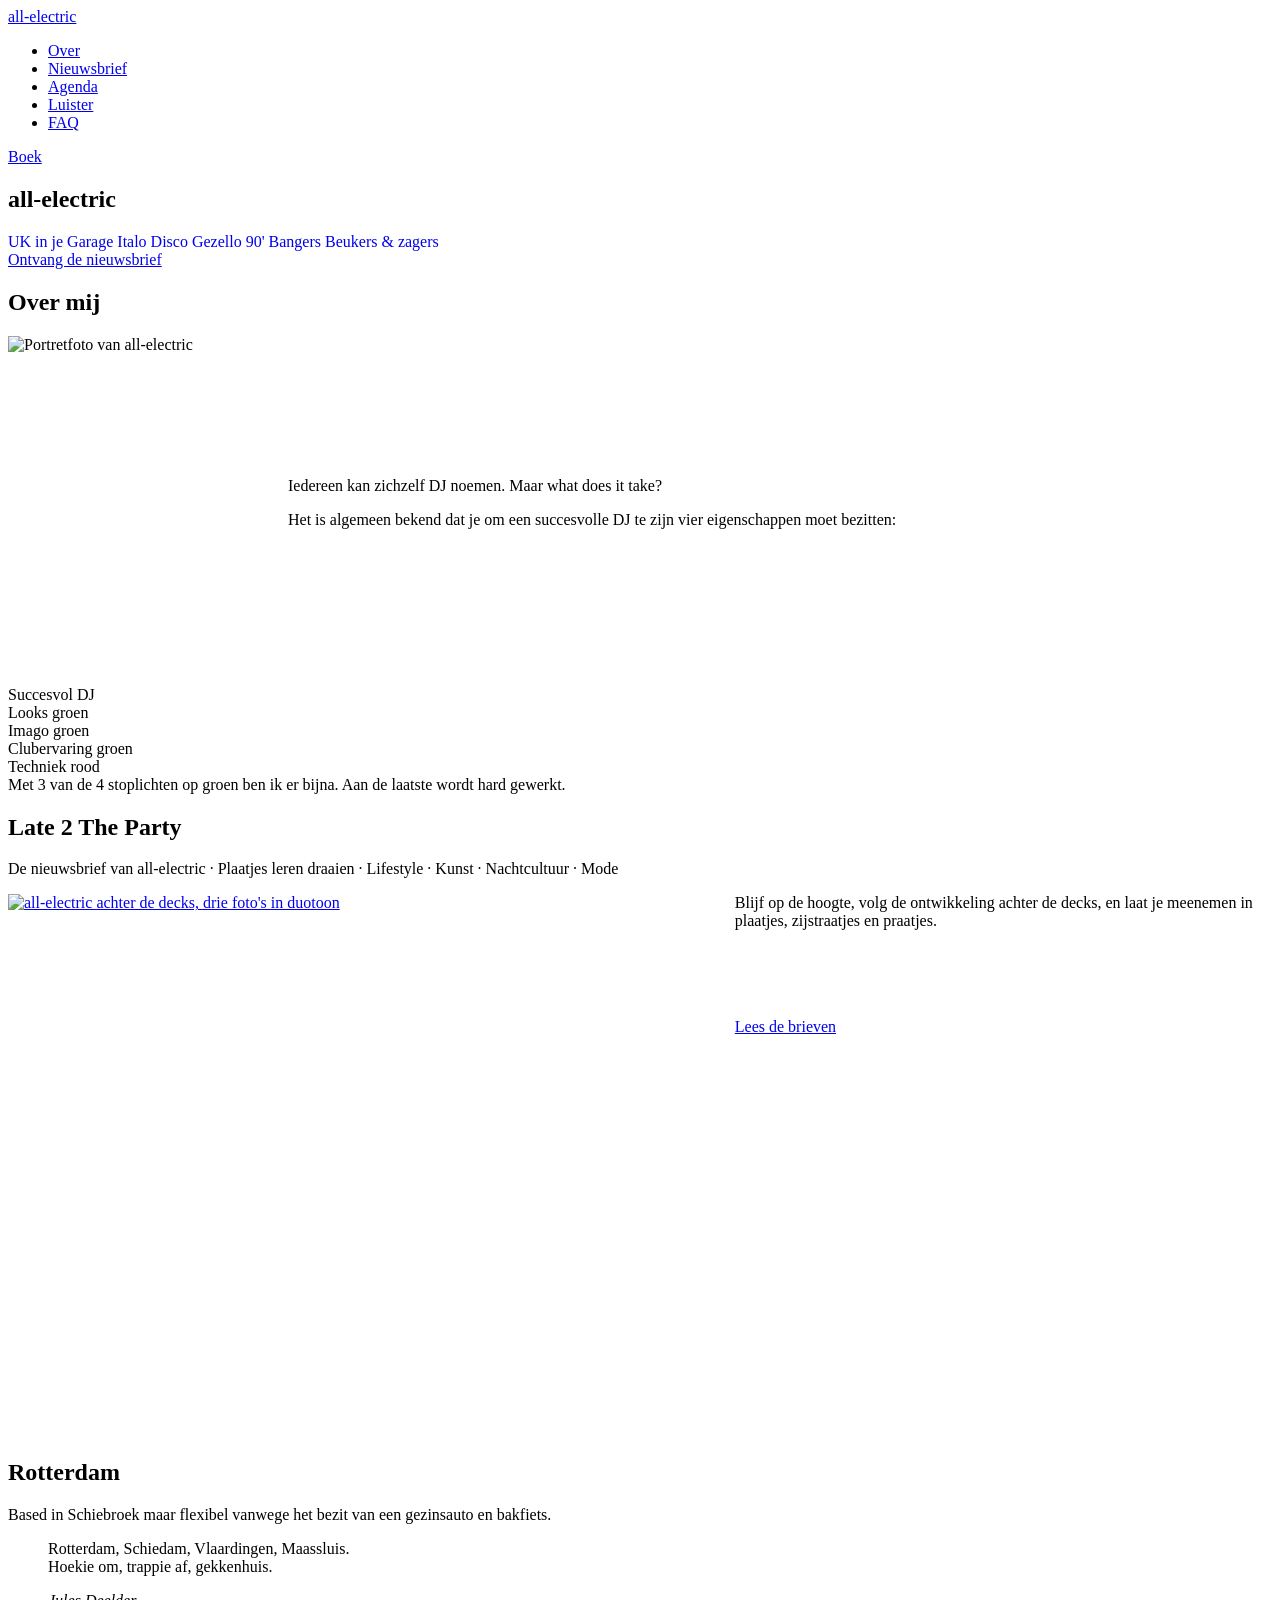
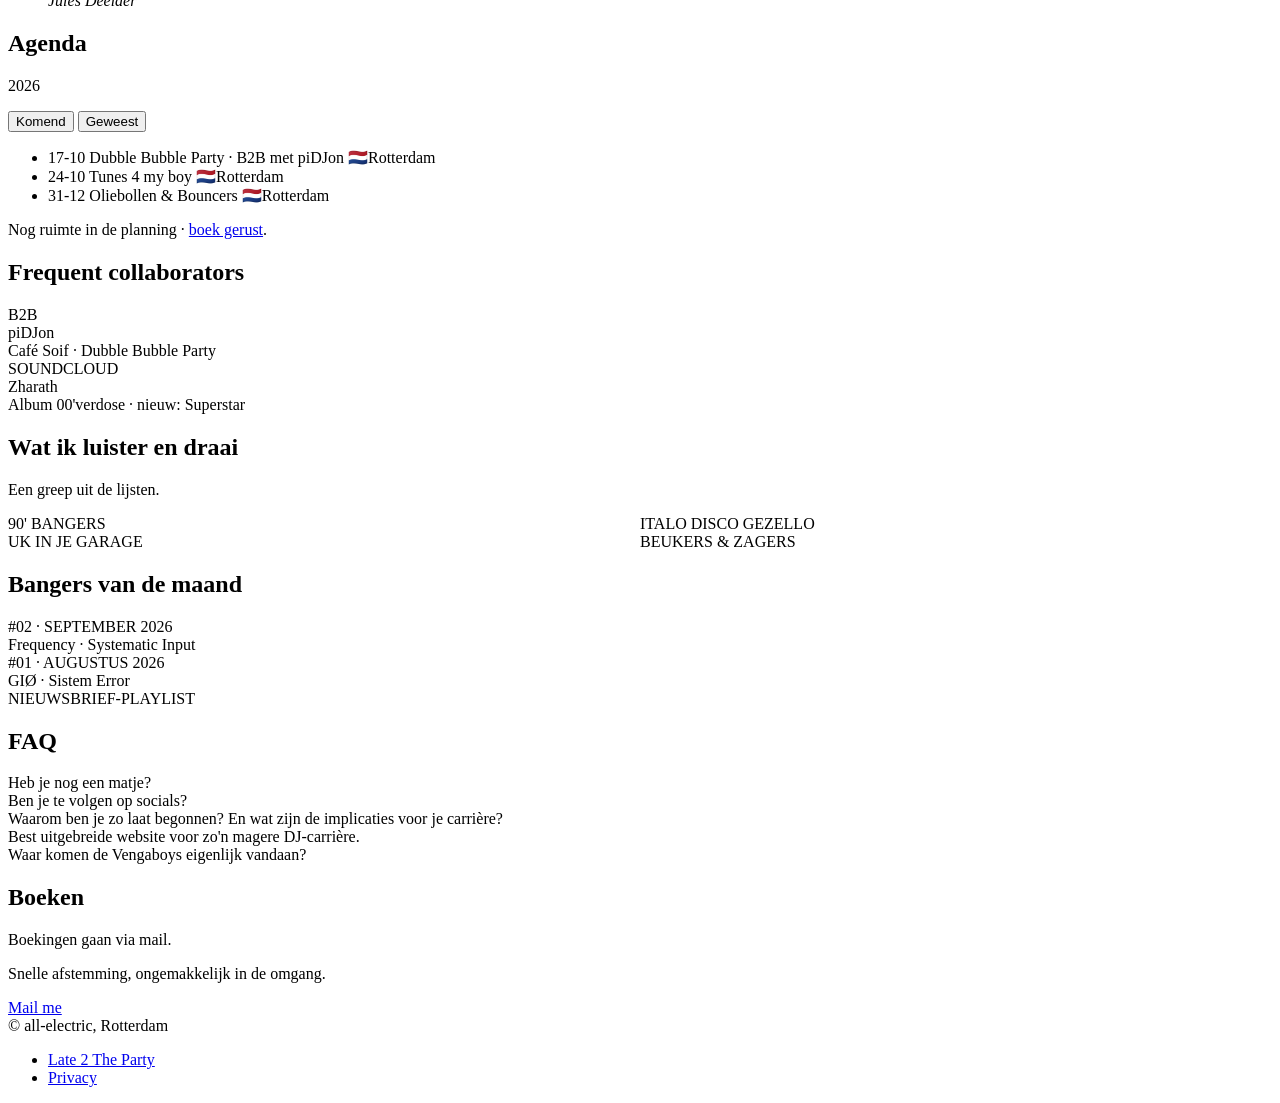
==== docs/index.html @ 83d226d8 "Homepage: Frequent collaborators en Bangers van de maand - Frequent collaborators na de agenda: piDJ" ====
<!DOCTYPE html>
<html lang="nl">
<head>
  <meta charset="UTF-8">
  <meta name="viewport" content="width=device-width, initial-scale=1.0">

  <!-- Favicon (emoji, geen extra bestand nodig) -->
  <link rel="icon" href="data:image/svg+xml,<svg xmlns=%22http://www.w3.org/2000/svg%22 viewBox=%220 0 100 100%22><text y=%22.9em%22 font-size=%2290%22>🎧</text></svg>">

  <!-- SEO -->
  <title>all-electric · DJ uit Rotterdam</title>
  <meta name="description" content="all-electric, DJ uit Rotterdam. UK Garage, Italo Disco, 90's bangers. Nieuwsbrief: Late 2 The Party.">

  <!-- Open Graph -->
  <meta property="og:title" content="all-electric · DJ uit Rotterdam">
  <meta property="og:description" content="DJ uit Rotterdam. Nieuwsbrief: Late 2 The Party.">
  <meta property="og:type" content="website">
  <link rel="canonical" href="https://www.late2theparty.nl/">
  <meta property="og:url" content="https://www.late2theparty.nl/">
  <meta property="og:image" content="https://www.late2theparty.nl/hero.jpg">

  <!-- Twitter card -->
  <meta name="twitter:card" content="summary_large_image">
  <meta name="twitter:title" content="all-electric · DJ uit Rotterdam">
  <meta name="twitter:description" content="DJ uit Rotterdam. Nieuwsbrief: Late 2 The Party.">
  <meta name="twitter:image" content="https://www.late2theparty.nl/hero.jpg">

  <meta name="theme-color" content="#08080a">

  <!-- Design system (letterlijk de export) en daarna de opmaak van deze site -->
  <link rel="stylesheet" href="all-electric.css">
  <link rel="stylesheet" href="style.css">

  <!-- Structured data -->
  <script type="application/ld+json">
  {
    "@context": "https://schema.org",
    "@type": "MusicGroup",
    "name": "all-electric",
    "description": "DJ uit Rotterdam. UK Garage, Italo Disco en 90's bangers.",
    "genre": ["UK Garage", "Italo Disco", "90s dance"],
    "url": "https://www.late2theparty.nl/",
    "image": "https://www.late2theparty.nl/hero.jpg",
    "email": "hallo@late2theparty.nl",
    "foundingLocation": "Rotterdam, Nederland"
  }
  </script>
</head>
<body>
  <a class="skip-link ae-btn ae-btn--outline ae-btn--sm" href="#hoofdinhoud">Naar inhoud</a>

  <nav class="ae-nav ae-nav--sticky" aria-label="Hoofdmenu">
    <a class="ae-nav__mark" href="#hero">all-electric</a>
    <ul class="ae-nav__links">
      <li><a class="ae-nav__link" href="#over">Over</a></li>
      <li><a class="ae-nav__link" href="#nieuwsbrief">Nieuwsbrief</a></li>
      <li><a class="ae-nav__link" href="#agenda">Agenda</a></li>
      <li><a class="ae-nav__link" href="#luister">Luister</a></li>
      <li><a class="ae-nav__link" href="#faq">FAQ</a></li>
    </ul>
    <a class="ae-btn ae-btn--primary ae-btn--sm ae-nav__cta" href="#contact">Boek</a>
  </nav>

  <main id="hoofdinhoud" tabindex="-1">

  <!-- HERO -->
  <section class="ae-hero" id="hero">
    <div class="ae-hero__inner">
      <h1 class="ae-hero__title">all-electric</h1>

      <div class="ae-pills">
        <a class="ae-pill" href="https://open.spotify.com/playlist/3SSnkNHaZYFEnFsS2uNzvc?si=Rkkg8hDzQoSK9qMRm84tKg" target="_blank" rel="noopener">UK in je Garage</a>
        <a class="ae-pill" href="https://open.spotify.com/playlist/0wihgNsvUCuYe4vIcIEJX1?si=40QB4XUaSfa1ktWyz97FcA&amp;pi=Adpx3Pd0QFGsA" target="_blank" rel="noopener">Italo Disco Gezello</a>
        <a class="ae-pill" href="https://open.spotify.com/playlist/6vOpbanOj8kMaIDSkkobG8?si=ckpwqJuDSN2oO83r56tTGg" target="_blank" rel="noopener">90' Bangers</a>
        <a class="ae-pill" href="https://open.spotify.com/playlist/5kQzJcHHc57Rl9Vzh4SRj6?si=ad35b520052c4538" target="_blank" rel="noopener">Beukers &amp; zagers</a>
      </div>

      <a class="ae-btn ae-btn--outline" href="#aanmelden">Ontvang de nieuwsbrief</a>

      <!-- Eerstvolgend optreden: main.js vult dit uit de eerste rij onder Komend in de agenda -->
      <a class="ae-hero__next" id="heroNext" href="#agenda" hidden></a>
    </div>
  </section>

  <!-- OVER MIJ -->
  <section class="page-section" id="over">
    <div class="ae-heading">
      <h2 class="ae-heading__title">Over mij</h2>
      <span class="ae-heading__rule" aria-hidden="true"></span>
    </div>

    <div class="split">
      <!-- FOTO: hero.jpg staat in docs/ (zelfde bestandsnaam houden) -->
      <div class="ae-photo ae-photo--rim ae-photo--maan split__photo">
        <img src="hero.jpg" alt="Portretfoto van all-electric" loading="lazy">
      </div>

      <div>
        <p class="lead">Iedereen kan zichzelf DJ noemen. Maar what does it take?</p>
        <p>Het is algemeen bekend dat je om een succesvolle DJ te zijn vier eigenschappen moet bezitten:</p>
      </div>
    </div>

    <!-- STOPLICHTSCHEMA: de lampjes gaan aan bij het scrollen, TECHNIEK als laatste -->
    <div class="ae-skill ae-skill--animate" aria-label="Stoplichtschema Succesvol DJ: Looks, Imago en Clubervaring op groen, Techniek op rood">
      <div class="ae-skill__root">Succesvol DJ</div>
      <span class="ae-skill__stem" aria-hidden="true"></span>
      <span class="ae-skill__bar" aria-hidden="true"></span>
      <ul class="ae-skill__row">
        <li class="ae-skill__col">
          <span class="ae-skill__stem ae-skill__stem--short" aria-hidden="true"></span>
          <span class="ae-skill__box ae-skill__box--go">Looks <span class="ae-skill__status">groen</span></span>
        </li>
        <li class="ae-skill__col">
          <span class="ae-skill__stem ae-skill__stem--short" aria-hidden="true"></span>
          <span class="ae-skill__box ae-skill__box--go">Imago <span class="ae-skill__status">groen</span></span>
        </li>
        <li class="ae-skill__col">
          <span class="ae-skill__stem ae-skill__stem--short" aria-hidden="true"></span>
          <span class="ae-skill__box ae-skill__box--go">Clubervaring <span class="ae-skill__status">groen</span></span>
        </li>
        <li class="ae-skill__col">
          <span class="ae-skill__stem ae-skill__stem--short" aria-hidden="true"></span>
          <span class="ae-skill__box ae-skill__box--stop">Techniek <span class="ae-skill__status">rood</span></span>
        </li>
      </ul>
      <p class="ae-skill__caption">Met 3 van de 4 stoplichten op groen ben ik er bijna. Aan de laatste wordt hard gewerkt.</p>
    </div>
  </section>

  <!-- NIEUWSBRIEF, LATE 2 THE PARTY -->
  <section class="page-section page-section--media-end" id="nieuwsbrief">
    <div class="ae-heading">
      <h2 class="ae-heading__title">Late 2 The Party</h2>
      <span class="ae-heading__rule" aria-hidden="true"></span>
    </div>
    <p class="muted">De nieuwsbrief van all-electric &middot; Plaatjes leren draaien &middot; Lifestyle &middot; Kunst &middot; Nachtcultuur &middot; Mode</p>

    <div class="nb-promo">
      <a class="ae-photo nb-promo__beeld" href="nieuwsbrief/" aria-label="Naar het nieuwsbriefarchief">
        <img src="collage.jpg" alt="all-electric achter de decks, drie foto's in duotoon" loading="lazy">
      </a>

      <div>
        <p>Blijf op de hoogte, volg de ontwikkeling achter de decks, en laat je meenemen in plaatjes, zijstraatjes en praatjes.</p>
        <div class="ae-formpanel" id="aanmelden">
          <div class="ml-embedded" data-form="aK1pC9"></div>
        </div>
        <p class="actions">
          <a class="ae-btn ae-btn--outline" href="nieuwsbrief/">Lees de brieven</a>
        </p>
      </div>
    </div>
  </section>

  <!-- ROTTERDAM -->
  <section class="page-section" id="rotterdam">
    <div class="ae-heading">
      <h2 class="ae-heading__title">Rotterdam</h2>
      <span class="ae-heading__rule" aria-hidden="true"></span>
    </div>
    <p class="muted">Based in Schiebroek maar flexibel vanwege het bezit van een gezinsauto en bakfiets.</p>
    <blockquote class="ae-quote">
      <p class="ae-quote__text">Rotterdam, Schiedam, Vlaardingen, Maassluis.<br>Hoekie om, trappie af, gekkenhuis.</p>
      <cite class="ae-quote__source">Jules Deelder</cite>
    </blockquote>
  </section>

  <!-- AGENDA -->
  <section class="page-section" id="agenda">
    <div class="ae-heading">
      <h2 class="ae-heading__title">Agenda</h2>
      <span class="ae-heading__rule" aria-hidden="true"></span>
    </div>

    <div class="ae-agenda">
      <p class="ae-agenda__year">2026</p>

      <div class="ae-tabs" role="tablist" aria-label="Komende en eerdere optredens">
        <button type="button" class="ae-tab" id="tab-komend" role="tab" aria-selected="true" aria-controls="paneel-komend" data-paneel="komend">Komend</button>
        <button type="button" class="ae-tab" id="tab-geweest" role="tab" aria-selected="false" aria-controls="paneel-geweest" data-paneel="geweest">Geweest</button>
      </div>

      <!--
        NIEUWE DATUM: kopieer een <li> naar het juiste paneel.
        datum (DD-MM) | naam van het optreden | vlag + plaats
        De bovenste rij onder Komend verschijnt ook in de hero.
      -->
      <div class="agenda-paneel" id="paneel-komend" role="tabpanel" aria-labelledby="tab-komend">
        <ul class="ae-agenda__list">
          <li class="ae-agenda__row">
            <span class="ae-agenda__date">17-10</span>
            <span class="ae-agenda__name">Dubble Bubble Party &middot; B2B met piDJon</span>
            <span class="ae-agenda__loc"><span aria-hidden="true">🇳🇱</span><span>Rotterdam</span></span>
          </li>
          <li class="ae-agenda__row">
            <span class="ae-agenda__date">24-10</span>
            <span class="ae-agenda__name">Tunes 4 my boy</span>
            <span class="ae-agenda__loc"><span aria-hidden="true">🇳🇱</span><span>Rotterdam</span></span>
          </li>
          <li class="ae-agenda__row">
            <span class="ae-agenda__date">31-12</span>
            <span class="ae-agenda__name">Oliebollen &amp; Bouncers</span>
            <span class="ae-agenda__loc"><span aria-hidden="true">🇳🇱</span><span>Rotterdam</span></span>
          </li>
        </ul>
        <p class="ae-agenda__note">Nog ruimte in de planning &middot; <a href="#contact">boek gerust</a>.</p>
      </div>

      <div class="agenda-paneel" id="paneel-geweest" role="tabpanel" aria-labelledby="tab-geweest" hidden>
        <ul class="ae-agenda__list">
          <li class="ae-agenda__row">
            <span class="ae-agenda__date">04-09</span>
            <span class="ae-agenda__name">Gastset</span>
            <span class="ae-agenda__loc"><span aria-hidden="true">🇫🇷</span><span>Franse Ardennen</span></span>
          </li>
          <li class="ae-agenda__row">
            <span class="ae-agenda__date">15-08</span>
            <span class="ae-agenda__name">TELLES B-DAY @ Caf&eacute; Soif</span>
            <span class="ae-agenda__loc"><span aria-hidden="true">🇳🇱</span><span>Rotterdam</span></span>
          </li>
          <li class="ae-agenda__row">
            <span class="ae-agenda__date">31-07</span>
            <span class="ae-agenda__name">Pride Company Party</span>
            <span class="ae-agenda__loc"><span aria-hidden="true">🏳️‍🌈</span><span>Amsterdam</span></span>
          </li>
        </ul>
      </div>
    </div>
  </section>

  <!-- FREQUENT COLLABORATORS -->
  <section class="page-section" id="crew">
    <div class="ae-heading">
      <h2 class="ae-heading__title">Frequent collaborators</h2>
      <span class="ae-heading__rule" aria-hidden="true"></span>
    </div>
    <!--
      NIEUWE NAAM TOEVOEGEN: kopieer een <li>.
      Met link: <a class="nb-item__link">, zonder link: <div class="nb-item__link">.
    -->
    <ul class="nb-list">
      <li class="nb-item">
        <div class="nb-item__link">
          <span class="nb-item__meta">B2B</span>
          <h3 class="nb-item__title">piDJon</h3>
          <p class="nb-item__teaser">Café Soif &middot; Dubble Bubble Party</p>
        </div>
      </li>
      <li class="nb-item">
        <a class="nb-item__link" href="https://on.soundcloud.com/RV7y13WpXcThRy1Xry" target="_blank" rel="noopener">
          <span class="nb-item__meta">SoundCloud</span>
          <h3 class="nb-item__title">Zharath</h3>
          <p class="nb-item__teaser">Album 00'verdose &middot; nieuw: Superstar</p>
        </a>
      </li>
    </ul>
  </section>

  <!-- LUISTER (Spotify) -->
  <section class="page-section" id="luister">
    <div class="ae-heading">
      <h2 class="ae-heading__title">Wat ik luister en draai</h2>
      <span class="ae-heading__rule" aria-hidden="true"></span>
    </div>
    <p class="muted">Een greep uit de lijsten.</p>
    <div class="listen-grid">
      <div class="listen-card" data-spotify="https://open.spotify.com/embed/playlist/6vOpbanOj8kMaIDSkkobG8?utm_source=generator&amp;theme=0" data-title="90' Bangers playlist">
        <p class="listen-card__label">90' Bangers</p>
        <button type="button" class="ae-btn ae-btn--outline ae-btn--sm listen-card__play">Luister op Spotify</button>
      </div>
      <div class="listen-card" data-spotify="https://open.spotify.com/embed/playlist/0wihgNsvUCuYe4vIcIEJX1?utm_source=generator&amp;theme=0" data-title="Italo Disco Gezello playlist">
        <p class="listen-card__label">Italo Disco Gezello</p>
        <button type="button" class="ae-btn ae-btn--outline ae-btn--sm listen-card__play">Luister op Spotify</button>
      </div>
      <div class="listen-card" data-spotify="https://open.spotify.com/embed/playlist/3SSnkNHaZYFEnFsS2uNzvc?utm_source=generator&amp;theme=0" data-title="UK in je Garage playlist">
        <p class="listen-card__label">UK in je Garage</p>
        <button type="button" class="ae-btn ae-btn--outline ae-btn--sm listen-card__play">Luister op Spotify</button>
      </div>
      <div class="listen-card" data-spotify="https://open.spotify.com/embed/playlist/5kQzJcHHc57Rl9Vzh4SRj6?utm_source=generator&amp;theme=0" data-title="Beukers en zagers playlist">
        <p class="listen-card__label">Beukers &amp; zagers</p>
        <button type="button" class="ae-btn ae-btn--outline ae-btn--sm listen-card__play">Luister op Spotify</button>
      </div>
    </div>
  </section>

  <!-- BANGERS VAN DE MAAND -->
  <section class="page-section" id="bangers">
    <div class="ae-heading">
      <h2 class="ae-heading__title">Bangers van de maand</h2>
      <span class="ae-heading__rule" aria-hidden="true"></span>
    </div>
    <!--
      NIEUWE BANGER: kopieer een <li> en zet hem bovenaan.
      Meta: editie en maand. Link: de track op Spotify.
    -->
    <ul class="nb-list">
      <li class="nb-item">
        <a class="nb-item__link" href="https://open.spotify.com/track/2mPYczOWyVFR4iQO73PtnK" target="_blank" rel="noopener">
          <span class="nb-item__meta">#02 &middot; september 2026</span>
          <h3 class="nb-item__title">Frequency &middot; Systematic Input</h3>
        </a>
      </li>
      <li class="nb-item">
        <a class="nb-item__link" href="https://open.spotify.com/track/5fKil1HCUAk45V4ExBdMEV" target="_blank" rel="noopener">
          <span class="nb-item__meta">#01 &middot; augustus 2026</span>
          <h3 class="nb-item__title">GIØ &middot; Sistem Error</h3>
        </a>
      </li>
    </ul>
    <div class="listen-card bangers-playlist" data-spotify="https://open.spotify.com/embed/playlist/38ZxwIsjA0LoZfAJpw7fxr?utm_source=generator&amp;theme=0" data-title="Nieuwsbrief-playlist">
      <p class="listen-card__label">Nieuwsbrief-playlist</p>
      <button type="button" class="ae-btn ae-btn--outline ae-btn--sm listen-card__play">Luister op Spotify</button>
    </div>
  </section>

  <!-- FAQ: <details> zodat het ook zonder JavaScript werkt -->
  <section class="page-section" id="faq">
    <div class="ae-heading">
      <h2 class="ae-heading__title">FAQ</h2>
      <span class="ae-heading__rule" aria-hidden="true"></span>
    </div>
    <div class="ae-faq">

      <details class="ae-faq__item">
        <summary class="ae-faq__q"><span>Heb je nog een matje?</span><span class="ae-faq__plus" aria-hidden="true"></span></summary>
        <div class="ae-faq__a"><p>Nee, maar als je tijdig boekt is er van alles mogelijk.</p></div>
      </details>

      <details class="ae-faq__item">
        <summary class="ae-faq__q"><span>Ben je te volgen op socials?</span><span class="ae-faq__plus" aria-hidden="true"></span></summary>
        <div class="ae-faq__a"><p>Jazeker, ik ben sinds 2013 actief op LinkedIn.</p></div>
      </details>

      <details class="ae-faq__item">
        <summary class="ae-faq__q"><span>Waarom ben je zo laat begonnen? En wat zijn de implicaties voor je carrière?</span><span class="ae-faq__plus" aria-hidden="true"></span></summary>
        <div class="ae-faq__a"><p>Was ik tien jaar eerder begonnen, dan waren er een hoop andere leuke dingen niet gebeurd. En had ik minder tijd gehad als consument een neus voor bangers te ontwikkelen. Als het gaat om implicaties voor carrière verwijs ik graag naar de schilder Henri Rousseau (1844-1910), bijgenaamd Le Douanier. Pas toen hij met pensioen was van zijn baan als douaneambtenaar begon hij serieus te schilderen. Zijn <a href="https://www.moma.org/collection/works/79277" target="_blank" rel="noopener">junglelandschappen</a> hangen nu in het MoMA.</p></div>
      </details>

      <details class="ae-faq__item">
        <summary class="ae-faq__q"><span>Best uitgebreide website voor zo'n magere DJ-carrière.</span><span class="ae-faq__plus" aria-hidden="true"></span></summary>
        <div class="ae-faq__a"><p>Naast DJ'en leer ik ook vibecoden.</p></div>
      </details>

      <details class="ae-faq__item">
        <summary class="ae-faq__q"><span>Waar komen de Vengaboys eigenlijk vandaan?</span><span class="ae-faq__plus" aria-hidden="true"></span></summary>
        <div class="ae-faq__a"><p>Rotterdam.</p></div>
      </details>

    </div>
  </section>

  <!-- BOEKEN -->
  <section class="page-section" id="contact">
    <div class="ae-heading">
      <h2 class="ae-heading__title">Boeken</h2>
      <span class="ae-heading__rule" aria-hidden="true"></span>
    </div>
    <p>Boekingen gaan via mail.</p>
    <p class="muted">Snelle afstemming, ongemakkelijk in de omgang.</p>

    <!-- MAILADRES AANPASSEN: verander alleen het adres achter "mailto:". -->
    <p class="actions">
      <a class="ae-btn ae-btn--primary" href="mailto:hallo@late2theparty.nl?subject=Boeking%20all-electric&amp;body=Hoi%20Rik%2C%0A%0AIk%20wil%20je%20graag%20boeken.%20Alvast%20wat%20details%3A%0A%0ADatum%3A%20%0ALocatie%3A%20%0AType%20feest%3A%20%0AVerwachte%20tijd%2Fduur%3A%20%0ABudget%3A%20%0A%0AGroet%2C%0A" aria-label="Stuur een boekingsmail">Mail me</a>
    </p>
  </section>

  </main>

  <footer class="ae-footer">
    <div class="ae-footer__inner">
      <span>&copy; all-electric, Rotterdam</span>
      <ul class="ae-footer__links">
        <li><a href="nieuwsbrief/">Late 2 The Party</a></li>
        <li><a href="privacy/">Privacy</a></li>
      </ul>
    </div>
  </footer>

  <script src="main.js"></script>
</body>
</html>
---- docs/style.css ----
/* ============================================
   all-electric · site-laag
   Bouwt op all-electric.css (design system, niet met de hand aanpassen).
   Hier alleen paginaopbouw en wat het systeem niet als component heeft.
   Alleen tokens uit het systeem, geen eigen kleuren of fonts.
   ============================================ */

/* ---------- Basis ---------- */
html {
  scroll-padding-top: 88px;
  scroll-behavior: smooth;
}

@media (prefers-reduced-motion: reduce) {
  html { scroll-behavior: auto; }
}

body { background: var(--surface-page); }

img {
  max-width: 100%;
  display: block;
}

.skip-link {
  position: absolute;
  left: var(--gutter);
  top: -100px;
  z-index: 30;
  background: var(--bg-dark);
}

.skip-link:focus { top: var(--space-3); }

#hoofdinhoud:focus { outline: none; }

/* ---------- Secties ---------- */
.page-section {
  max-width: var(--content-width);
  margin: 0 auto;
  padding: var(--section-gap) var(--gutter) 0;
}

main > .page-section:last-child { padding-bottom: var(--section-gap); }

/* Beeld onderaan een sectie: 96px tot de volgende kop */
.page-section--media-end + .page-section { padding-top: var(--media-to-heading); }

/* Direct onder een masthead hoeft de volle sectie-afstand niet */
.ae-masthead + .page-section { padding-top: var(--space-7); }

/* Nul specificiteit: marges van DS-componenten winnen altijd */
:where(.page-section) :where(p) { margin: 0 0 1em; }

.muted { color: var(--text-muted); }
.small { font-size: var(--fs-small); }

.lead {
  font-family: var(--font-body);
  font-weight: var(--fw-bold);
  font-size: var(--fs-quote);
  line-height: var(--lh-tight);
  color: var(--text-main);
}

.actions {
  display: flex;
  flex-wrap: wrap;
  gap: var(--space-3);
  margin: var(--space-5) 0;
}

.actions:last-child { margin-bottom: 0; }


/* ---------- Hero ---------- */
a.ae-pill { text-decoration: none; }
a.ae-pill:hover { background: var(--neon-yellow-a10); color: var(--neon-yellow); }

.ae-hero__next[hidden] { display: none; }

.ae-hero__next-l {
  display: inline-flex;
  align-items: center;
  gap: var(--space-2);
}

/* ---------- Over mij ---------- */
.split {
  display: grid;
  grid-template-columns: 280px minmax(0, 1fr);
  gap: var(--space-7);
  align-items: center;
}

.split__photo { aspect-ratio: 4 / 5; }

@media (max-width: 680px) {
  .split {
    grid-template-columns: minmax(0, 1fr);
    gap: var(--space-6);
  }
  .split__photo { max-width: 320px; }
}

/* Stoplichtschema */
.page-section .ae-skill { margin-top: var(--space-8); }
.ae-skill__row { list-style: none; margin: 0; padding: 0; }
.ae-skill__stem--short { height: var(--space-5); }

@media (max-width: 560px) {
  .ae-skill__stem--short { height: var(--space-3); }
  .ae-skill__row { row-gap: var(--space-3); }
}

/* Lampjes gaan aan bij scrollen; zonder JS staan ze gewoon aan.
   Alleen kleur en gloed bewegen, Techniek als laatste. */
.ae-skill--animate .ae-skill__box,
.ae-skill--animate .ae-skill__status {
  transition:
    border-color var(--dur-base) var(--ease-out),
    box-shadow var(--dur-base) var(--ease-out),
    color var(--dur-base) var(--ease-out);
}

.js .ae-skill--animate:not(.is-on) .ae-skill__box {
  border-color: var(--line-strong);
  box-shadow: none;
}

.js .ae-skill--animate:not(.is-on) .ae-skill__status { color: var(--text-dim); }

.ae-skill--animate .ae-skill__col:nth-child(1) .ae-skill__box,
.ae-skill--animate .ae-skill__col:nth-child(1) .ae-skill__status { transition-delay: 200ms; }
.ae-skill--animate .ae-skill__col:nth-child(2) .ae-skill__box,
.ae-skill--animate .ae-skill__col:nth-child(2) .ae-skill__status { transition-delay: 450ms; }
.ae-skill--animate .ae-skill__col:nth-child(3) .ae-skill__box,
.ae-skill--animate .ae-skill__col:nth-child(3) .ae-skill__status { transition-delay: 700ms; }
.ae-skill--animate .ae-skill__col:nth-child(4) .ae-skill__box,
.ae-skill--animate .ae-skill__col:nth-child(4) .ae-skill__status { transition-delay: 1300ms; }

@media (prefers-reduced-motion: reduce) {
  .ae-skill--animate .ae-skill__col .ae-skill__box,
  .ae-skill--animate .ae-skill__col .ae-skill__status { transition-delay: 0ms; }
}

/* ---------- Nieuwsbrief op de homepage ---------- */
.nb-promo {
  display: grid;
  grid-template-columns: minmax(0, 1.15fr) minmax(0, .85fr);
  gap: var(--space-7);
  align-items: start;
  margin-top: var(--space-6);
}

.nb-promo__beeld {
  display: block;
  aspect-ratio: 4 / 3;
}

.ml-embedded { min-height: 72px; }
.ae-formpanel iframe { display: block; width: 100%; border: 0; }
.nb-promo .ae-formpanel { margin: var(--space-5) 0 0; }

@media (max-width: 700px) {
  .nb-promo {
    grid-template-columns: minmax(0, 1fr);
    gap: var(--space-6);
  }
}

/* ---------- Agenda ---------- */
.agenda-paneel[hidden] { display: none; }

/* ---------- Luister ---------- */
.listen-grid {
  display: grid;
  grid-template-columns: repeat(2, minmax(0, 1fr));
  gap: var(--space-5);
  margin-top: var(--space-6);
}

@media (max-width: 640px) {
  .listen-grid { grid-template-columns: minmax(0, 1fr); }
}

.listen-card {
  display: flex;
  flex-direction: column;
  align-items: flex-start;
  gap: var(--space-4);
  padding: var(--space-5);
  background: var(--bg-alt);
  border: 1px solid var(--line);
  border-radius: var(--radius-lg);
}

.listen-card__label {
  margin: 0;
  font-family: var(--font-mono);
  font-weight: var(--fw-bold);
  font-size: var(--fs-label);
  letter-spacing: var(--ls-mono);
  text-transform: uppercase;
  color: var(--neon-cyan);
}

.listen-card iframe {
  display: block;
  width: 100%;
  border: 0;
  border-radius: var(--radius-md);
}

@media (min-width: 641px) {
  .listen-card__play { display: none; }
}

.listen-card.is-loaded .listen-card__play { display: none; }

/* ---------- FAQ met <details> ---------- */
summary.ae-faq__q { list-style: none; }
summary.ae-faq__q::-webkit-details-marker { display: none; }
.ae-faq__item[open] .ae-faq__plus { transform: rotate(45deg); }
.ae-faq__a p + p { margin-top: 1em; }

/* ---------- Nieuwsbriefarchief ---------- */
.nb-filters { margin: var(--space-5) 0 var(--space-6); }

.nb-list {
  margin: 0;
  padding: 0;
  list-style: none;
  border-top: 1px solid var(--line);
}

.nb-item { border-bottom: 1px solid var(--line); }
.nb-item[hidden] { display: none; }

.nb-item__link {
  display: flex;
  flex-direction: column;
  align-items: flex-start;
  gap: var(--space-3);
  padding: var(--space-6) var(--space-2);
  color: var(--text-main);
  text-decoration: none;
  border-radius: var(--radius-sm);
}

.nb-item__link:hover { color: var(--text-main); }

.nb-item__meta {
  font-family: var(--font-mono);
  font-weight: var(--fw-bold);
  font-size: var(--fs-micro);
  letter-spacing: var(--ls-mono);
  text-transform: uppercase;
  color: var(--neon-yellow);
}

.nb-item__title {
  margin: 0;
  font-family: var(--font-body);
  font-weight: var(--fw-bold);
  font-size: var(--fs-quote);
  line-height: var(--lh-tight);
  color: var(--text-main);
  text-wrap: pretty;
  transition: color var(--dur-base) var(--ease-out);
}

a.nb-item__link:hover .nb-item__title { color: var(--neon-cyan); }

.nb-item__teaser {
  margin: 0;
  color: var(--text-muted);
}

.nb-empty { margin-top: var(--space-5); }

/* Homepage: lijsten met bangers en collaborators */
.bangers-playlist { margin-top: var(--space-6); }

/* ---------- Editie ---------- */
.edition__back {
  margin-bottom: var(--space-6);
  font-size: var(--fs-small);
}

.edition .ae-tags { margin: 0 0 var(--space-6); }

.edition__intro { margin-bottom: var(--space-5); }

.edition__kicker {
  margin: var(--space-6) 0 var(--space-2);
  font-family: var(--font-mono);
  font-weight: var(--fw-bold);
  font-size: var(--fs-label);
  letter-spacing: var(--ls-mono);
  text-transform: uppercase;
  color: var(--text-dim);
}

.edition__stars { letter-spacing: .1em; }

.ae-rubric__body h3 {
  margin: var(--space-6) 0 var(--space-3);
  font-family: var(--font-body);
  font-weight: var(--fw-bold);
  font-size: var(--fs-quote);
  line-height: var(--lh-tight);
  color: var(--text-main);
}

.ae-rubric__body h3 a { color: var(--text-main); }
.ae-rubric__body h3 a:hover { color: var(--neon-cyan); }

.ae-rubric__body .ae-skill { margin: var(--space-6) auto; }

.figure { margin: var(--space-6) 0; }
.figure .ae-photo img { width: 100%; height: auto; }
.figure .ae-photo video { display: block; width: 100%; height: auto; }

/* ---------- Privacy ---------- */
.prose h2 {
  margin: var(--space-7) 0 var(--space-3);
  font-family: var(--font-body);
  font-weight: var(--fw-bold);
  font-size: var(--fs-quote);
  line-height: var(--lh-tight);
  color: var(--text-main);
}

.prose .lead { margin-bottom: var(--space-6); }
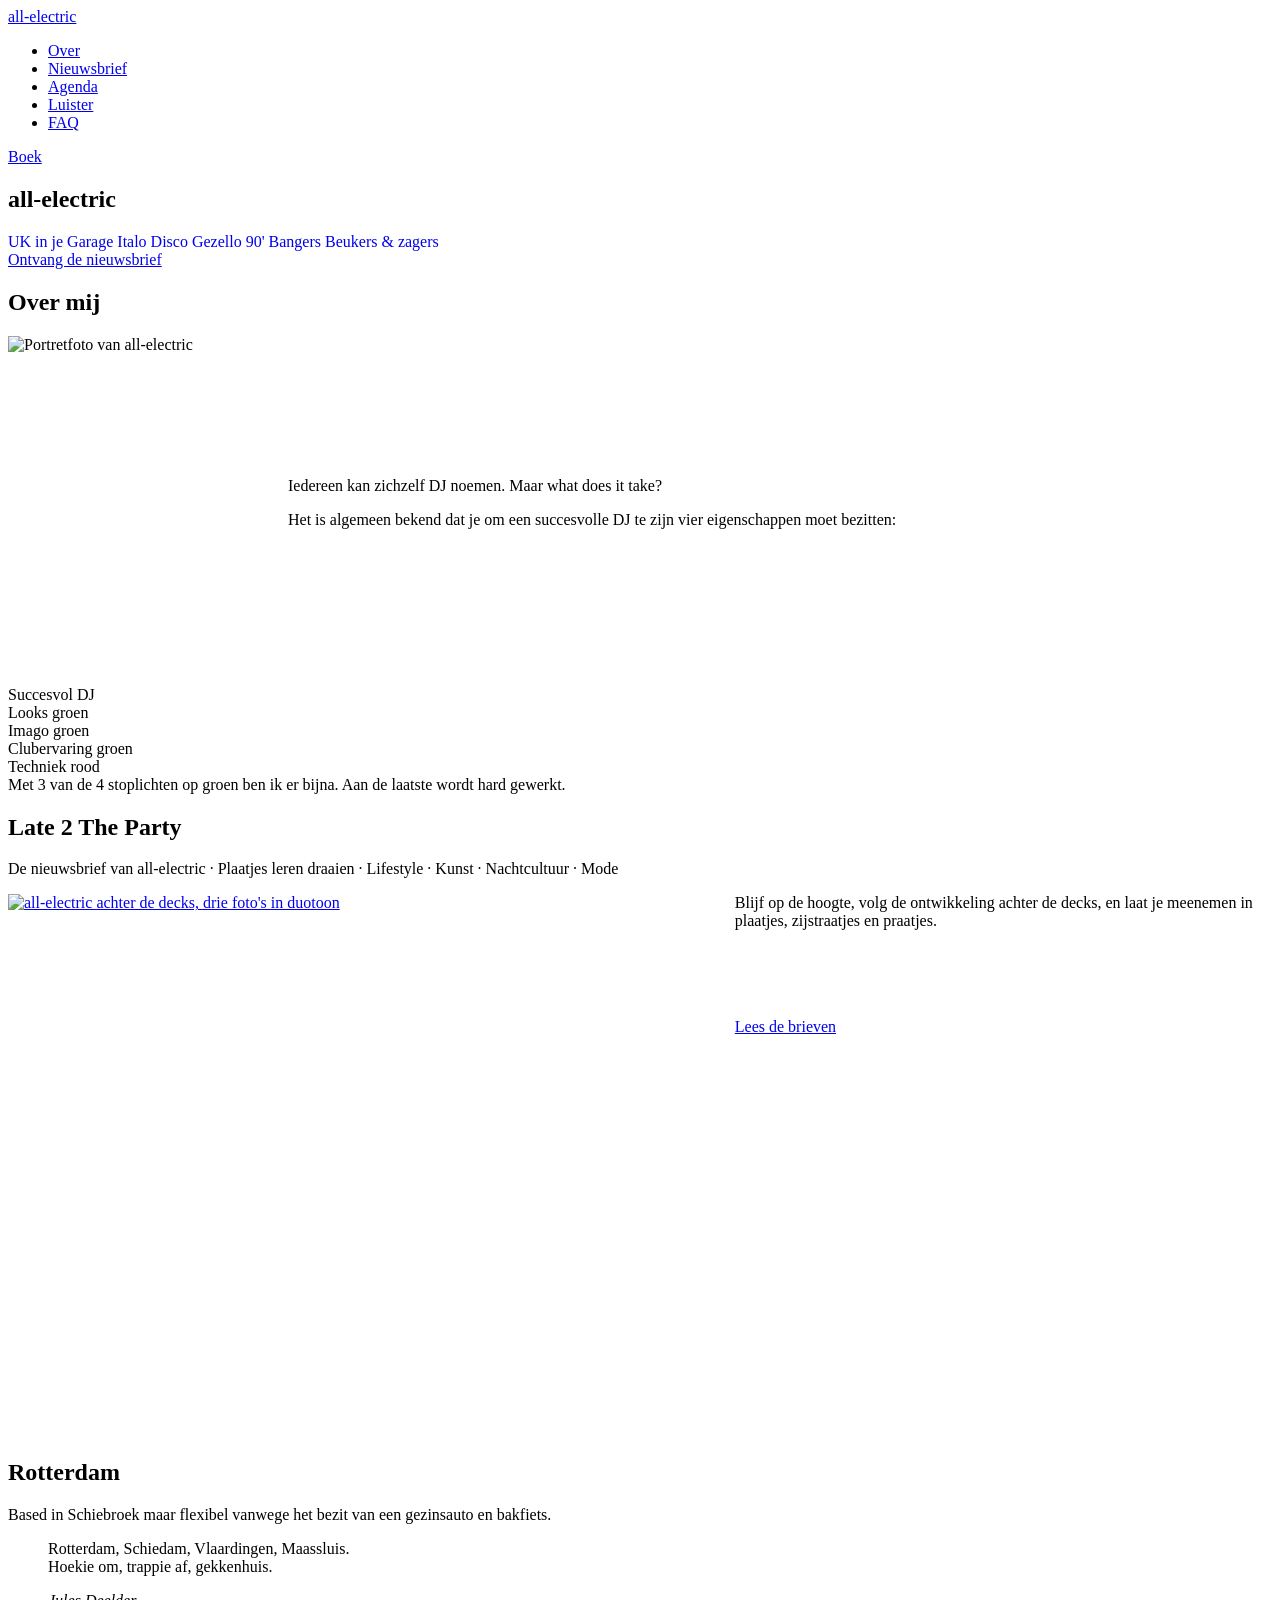
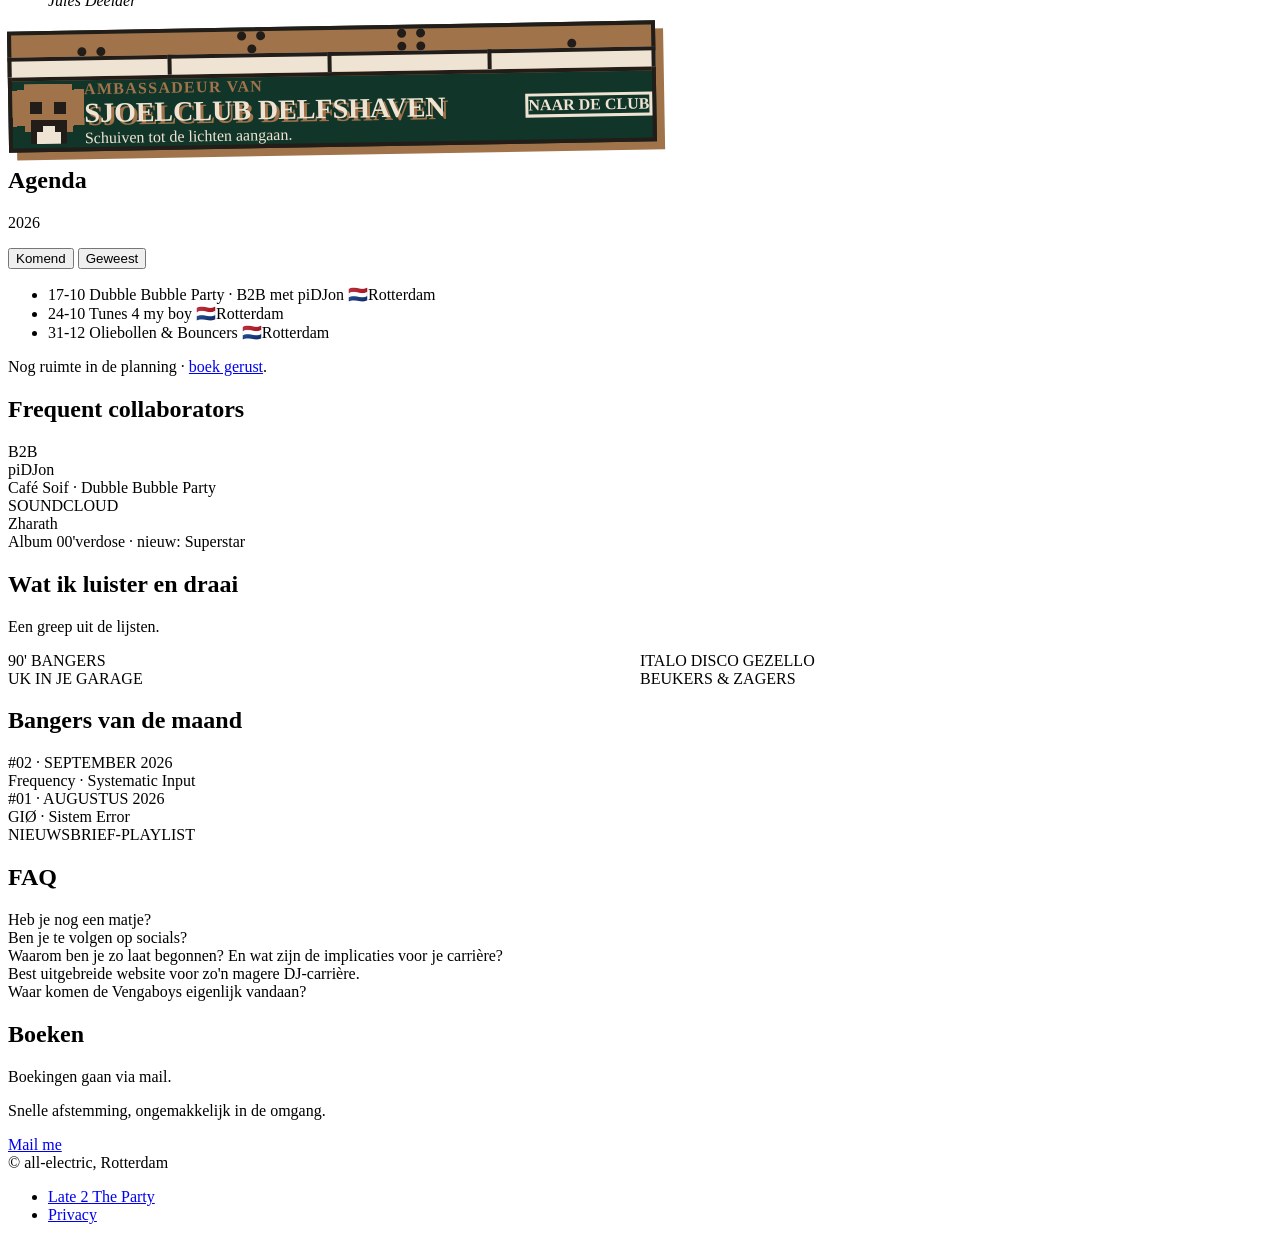
==== commit 720e7c38: "Homepage: flyer 'Ambassadeur van Sjoelclub Delfshaven' - Flyer onder de Deelder-quote in Rotterdam, " ====
--- a/docs/index.html
+++ b/docs/index.html
@@ -164,6 +164,20 @@
       <p class="ae-quote__text">Rotterdam, Schiedam, Vlaardingen, Maassluis.<br>Hoekie om, trappie af, gekkenhuis.</p>
       <cite class="ae-quote__source">Jules Deelder</cite>
     </blockquote>
+
+    <!-- AMBASSADEUR: flyer in de huisstijl van Sjoelclub Delfshaven (bewuste uitzondering op het eigen palet) -->
+    <a class="sjoel" href="https://sjoelclubdelfshaven.nl/" target="_blank" rel="noopener">
+      <span class="sjoel__bak" aria-hidden="true"><span class="sjoel__poort"><span class="sjoel__stippen"><span></span><span></span></span></span><span class="sjoel__poort"><span class="sjoel__stippen"><span></span><span></span><span></span></span></span><span class="sjoel__poort"><span class="sjoel__stippen"><span></span><span></span><span></span><span></span></span></span><span class="sjoel__poort"><span class="sjoel__stippen"><span></span></span></span></span>
+      <span class="sjoel__inhoud">
+        <svg class="sjoel__logo" viewBox="0 0 12 10" width="72" height="60" shape-rendering="crispEdges" aria-hidden="true"><rect x="2" y="0" width="8" height="1" fill="#a0734a"/><rect x="0" y="1" width="12" height="1" fill="#a0734a"/><rect x="0" y="2" width="12" height="1" fill="#a0734a"/><rect x="0" y="3" width="3" height="1" fill="#a0734a"/><rect x="3" y="3" width="2" height="1" fill="#221d18"/><rect x="5" y="3" width="2" height="1" fill="#a0734a"/><rect x="7" y="3" width="2" height="1" fill="#221d18"/><rect x="9" y="3" width="3" height="1" fill="#a0734a"/><rect x="0" y="4" width="3" height="1" fill="#a0734a"/><rect x="3" y="4" width="2" height="1" fill="#221d18"/><rect x="5" y="4" width="2" height="1" fill="#a0734a"/><rect x="7" y="4" width="2" height="1" fill="#221d18"/><rect x="9" y="4" width="3" height="1" fill="#a0734a"/><rect x="0" y="5" width="12" height="1" fill="#a0734a"/><rect x="0" y="6" width="3" height="1" fill="#a0734a"/><rect x="3" y="6" width="6" height="1" fill="#221d18"/><rect x="9" y="6" width="3" height="1" fill="#a0734a"/><rect x="2" y="7" width="1" height="1" fill="#a0734a"/><rect x="3" y="7" width="2" height="1" fill="#221d18"/><rect x="5" y="7" width="2" height="1" fill="#efe4d3"/><rect x="7" y="7" width="2" height="1" fill="#221d18"/><rect x="9" y="7" width="1" height="1" fill="#a0734a"/><rect x="3" y="8" width="1" height="1" fill="#221d18"/><rect x="4" y="8" width="4" height="1" fill="#efe4d3"/><rect x="8" y="8" width="1" height="1" fill="#221d18"/><rect x="3" y="9" width="1" height="1" fill="#221d18"/><rect x="4" y="9" width="4" height="1" fill="#efe4d3"/><rect x="8" y="9" width="1" height="1" fill="#221d18"/></svg>
+        <span class="sjoel__tekst">
+          <span class="sjoel__kicker">Ambassadeur van</span>
+          <span class="sjoel__naam">Sjoelclub Delfshaven</span>
+          <span class="sjoel__motto">Schuiven tot de lichten aangaan.</span>
+        </span>
+        <span class="sjoel__cta">Naar de club</span>
+      </span>
+    </a>
   </section>
 
   <!-- AGENDA -->
--- a/docs/style.css
+++ b/docs/style.css
@@ -283,6 +283,39 @@
 .bangers-playlist { margin-top: var(--space-6); }
 
 /* ---------- Editie ---------- */
+/* Zoals in de mail: cyaan lijnen rond de tagline en rond elke rubriekkop */
+.nb-masthead .ae-masthead__rule { display: none; }
+
+.nb-masthead .ae-masthead__line,
+.edition .ae-rubric__label {
+  position: relative;
+  padding: var(--space-4) 0;
+}
+
+.nb-masthead .ae-masthead__line { align-self: stretch; max-width: none; }
+
+.nb-masthead .ae-masthead__line::before,
+.nb-masthead .ae-masthead__line::after,
+.edition .ae-rubric__label::before,
+.edition .ae-rubric__label::after {
+  content: "";
+  position: absolute;
+  left: 0;
+  right: 0;
+  height: 2px;
+  background: var(--neon-cyan);
+  box-shadow: var(--glow-cyan);
+}
+
+.nb-masthead .ae-masthead__line::before,
+.edition .ae-rubric__label::before { top: 0; }
+
+.nb-masthead .ae-masthead__line::after,
+.edition .ae-rubric__label::after { bottom: 0; }
+
+/* De cyaan lijnen scheiden de rubrieken al */
+.edition .ae-rubric { border-bottom: 0; }
+
 .edition__back {
   margin-bottom: var(--space-6);
   font-size: var(--fs-small);
@@ -333,3 +366,140 @@
 }
 
 .prose .lead { margin-bottom: var(--space-6); }
+
+
+/* ---------- Gastblok: Sjoelclub Delfshaven ----------
+   Bewuste uitzondering op het eigen palet: dit kader volgt de huisstijl
+   van sjoelclubdelfshaven.nl. Kleuren en letter alleen binnen .sjoel. */
+@font-face {
+  font-family: "Silkscreen";
+  src: url("fonts/silkscreen-700.woff2") format("woff2");
+  font-weight: 700;
+  font-style: normal;
+  font-display: swap;
+}
+
+.sjoel {
+  --sj-groen: #194127;
+  --sj-paneel: #123529;
+  --sj-creme: #efe4d3;
+  --sj-hout: #a0734a;
+  --sj-donker: #221d18;
+  --sj-pixel: "Silkscreen", var(--font-mono);
+
+  display: block;
+  max-width: 640px;
+  margin: var(--space-7) auto 0;
+  background: var(--sj-paneel);
+  color: var(--sj-creme);
+  text-decoration: none;
+  border: 4px solid var(--sj-donker);
+  box-shadow: 8px 8px 0 var(--sj-hout);
+  transform: rotate(-1deg);
+}
+
+.sjoel:hover { color: var(--sj-creme); }
+
+/* Sjoelbak met vier poortjes, zoals in hun header */
+.sjoel__bak {
+  display: grid;
+  grid-template-columns: repeat(4, 1fr);
+  gap: var(--space-4);
+  padding: var(--space-3) var(--space-4) 0;
+  background: var(--sj-hout);
+  border-bottom: 4px solid var(--sj-donker);
+}
+
+.sjoel__poort {
+  display: flex;
+  flex-direction: column;
+  align-items: center;
+  gap: var(--space-1);
+}
+
+.sjoel__stippen {
+  display: flex;
+  flex-wrap: wrap;
+  justify-content: center;
+  gap: 4px 10px;
+  width: 44px;
+  min-height: 22px;
+  align-content: flex-end;
+}
+
+.sjoel__stippen span {
+  width: 9px;
+  height: 9px;
+  border-radius: 50%;
+  background: var(--sj-donker);
+}
+
+.sjoel__poort::after {
+  content: "";
+  display: block;
+  width: 100%;
+  height: 16px;
+  background: var(--sj-creme);
+  border: 4px solid var(--sj-donker);
+  border-bottom: 0;
+}
+
+.sjoel__inhoud {
+  display: grid;
+  grid-template-columns: 72px minmax(0, 1fr) auto;
+  gap: var(--space-5);
+  align-items: center;
+  padding: var(--space-5) var(--space-5) var(--space-6);
+}
+
+.sjoel__logo { display: block; width: 72px; height: 60px; }
+
+.sjoel__tekst { display: flex; flex-direction: column; gap: var(--space-2); }
+
+.sjoel__kicker {
+  font-family: var(--sj-pixel);
+  font-weight: 700;
+  font-size: var(--fs-micro);
+  letter-spacing: .08em;
+  text-transform: uppercase;
+  color: var(--sj-hout);
+}
+
+.sjoel__naam {
+  font-family: var(--sj-pixel);
+  font-weight: 700;
+  font-size: clamp(20px, calc(16px + 1.2vw), 28px);
+  line-height: 1.1;
+  text-transform: uppercase;
+  color: var(--sj-creme);
+  text-shadow: 3px 3px 0 var(--sj-hout);
+}
+
+.sjoel__motto {
+  font-family: var(--font-mono);
+  font-size: var(--fs-small);
+  color: var(--sj-creme);
+}
+
+.sjoel__cta {
+  font-family: var(--sj-pixel);
+  font-weight: 700;
+  font-size: var(--fs-micro);
+  text-transform: uppercase;
+  white-space: nowrap;
+  padding: var(--space-3) var(--space-4);
+  color: var(--sj-creme);
+  border: 3px solid var(--sj-creme);
+  transition: background-color var(--dur-base) var(--ease-out), color var(--dur-base) var(--ease-out);
+}
+
+.sjoel:hover .sjoel__cta { background: var(--sj-creme); color: var(--sj-paneel); }
+
+@media (max-width: 560px) {
+  .sjoel__inhoud { grid-template-columns: 56px minmax(0, 1fr); gap: var(--space-4); }
+  .sjoel__logo { width: 56px; height: 47px; }
+  .sjoel__cta { grid-column: 1 / -1; justify-self: start; }
+  .sjoel__bak { gap: var(--space-2); }
+  .sjoel__stippen { width: 26px; gap: 3px 6px; }
+  .sjoel__stippen span { width: 7px; height: 7px; }
+}
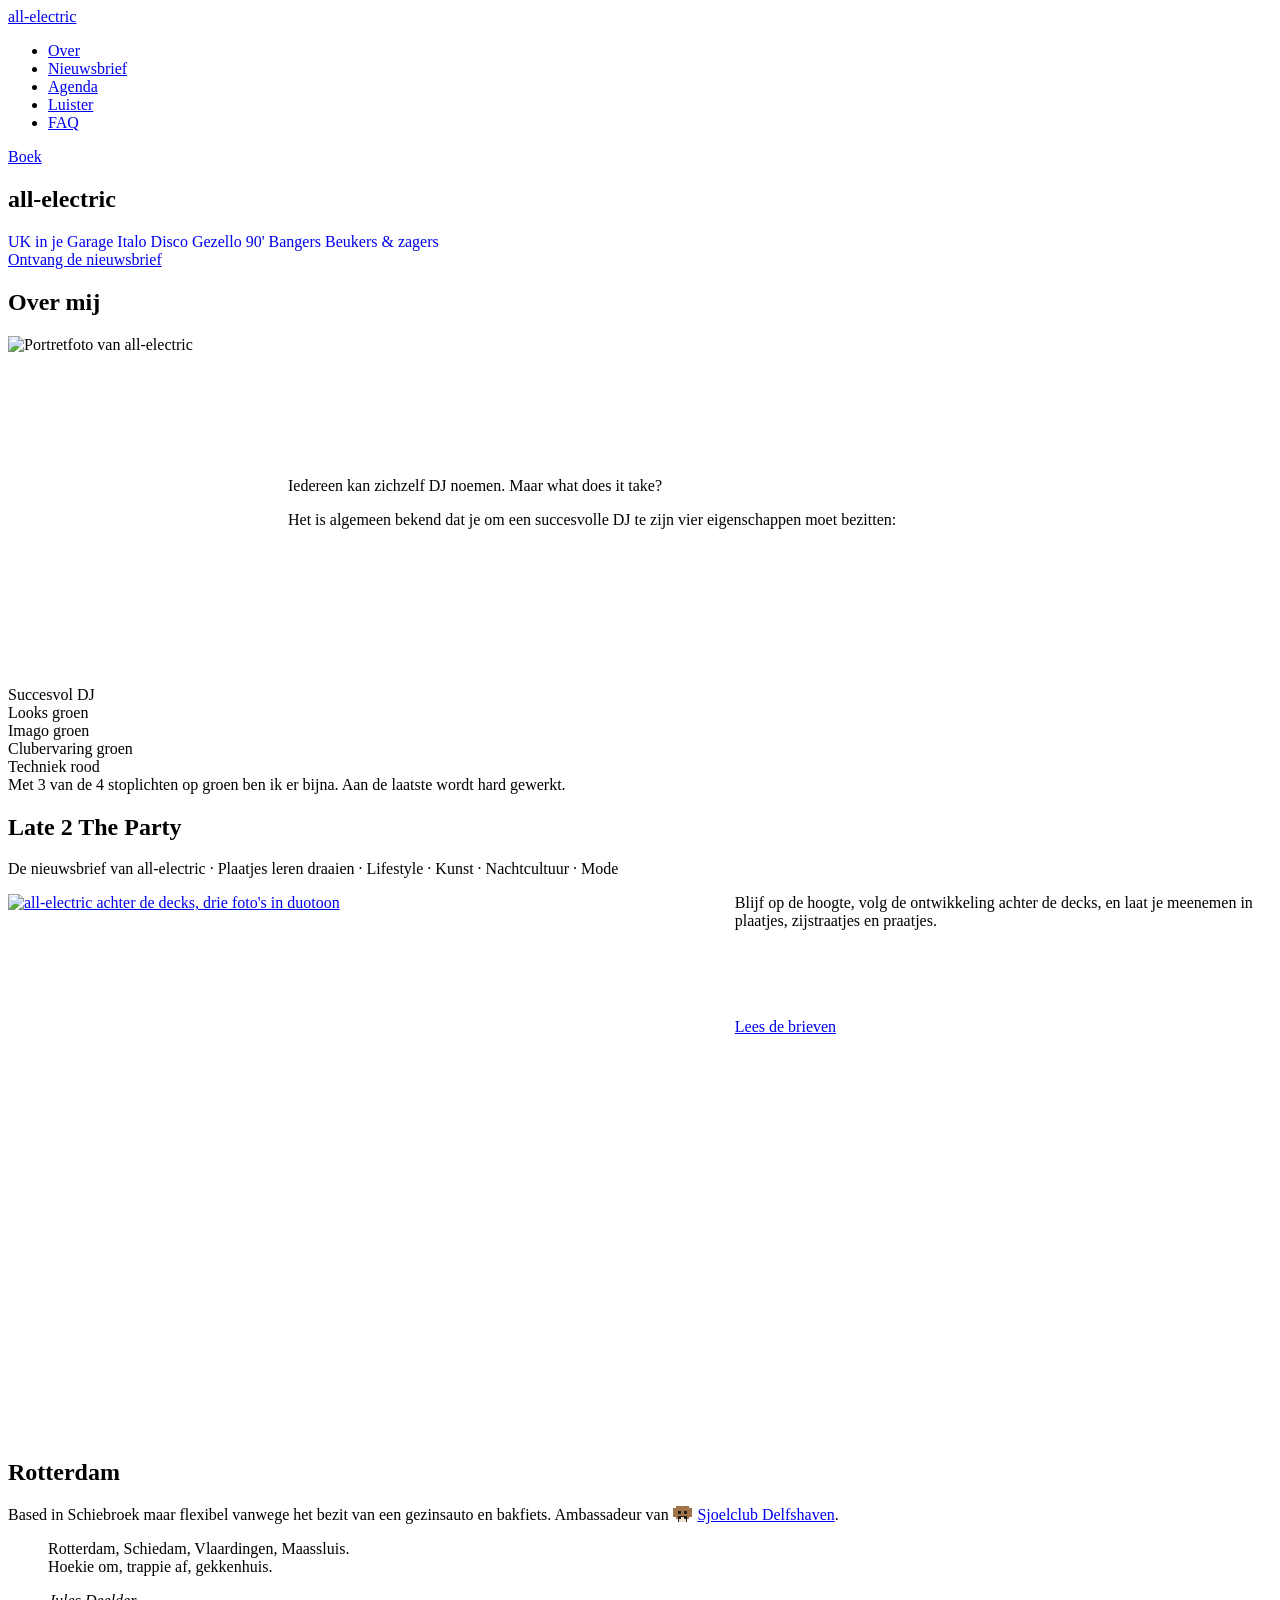
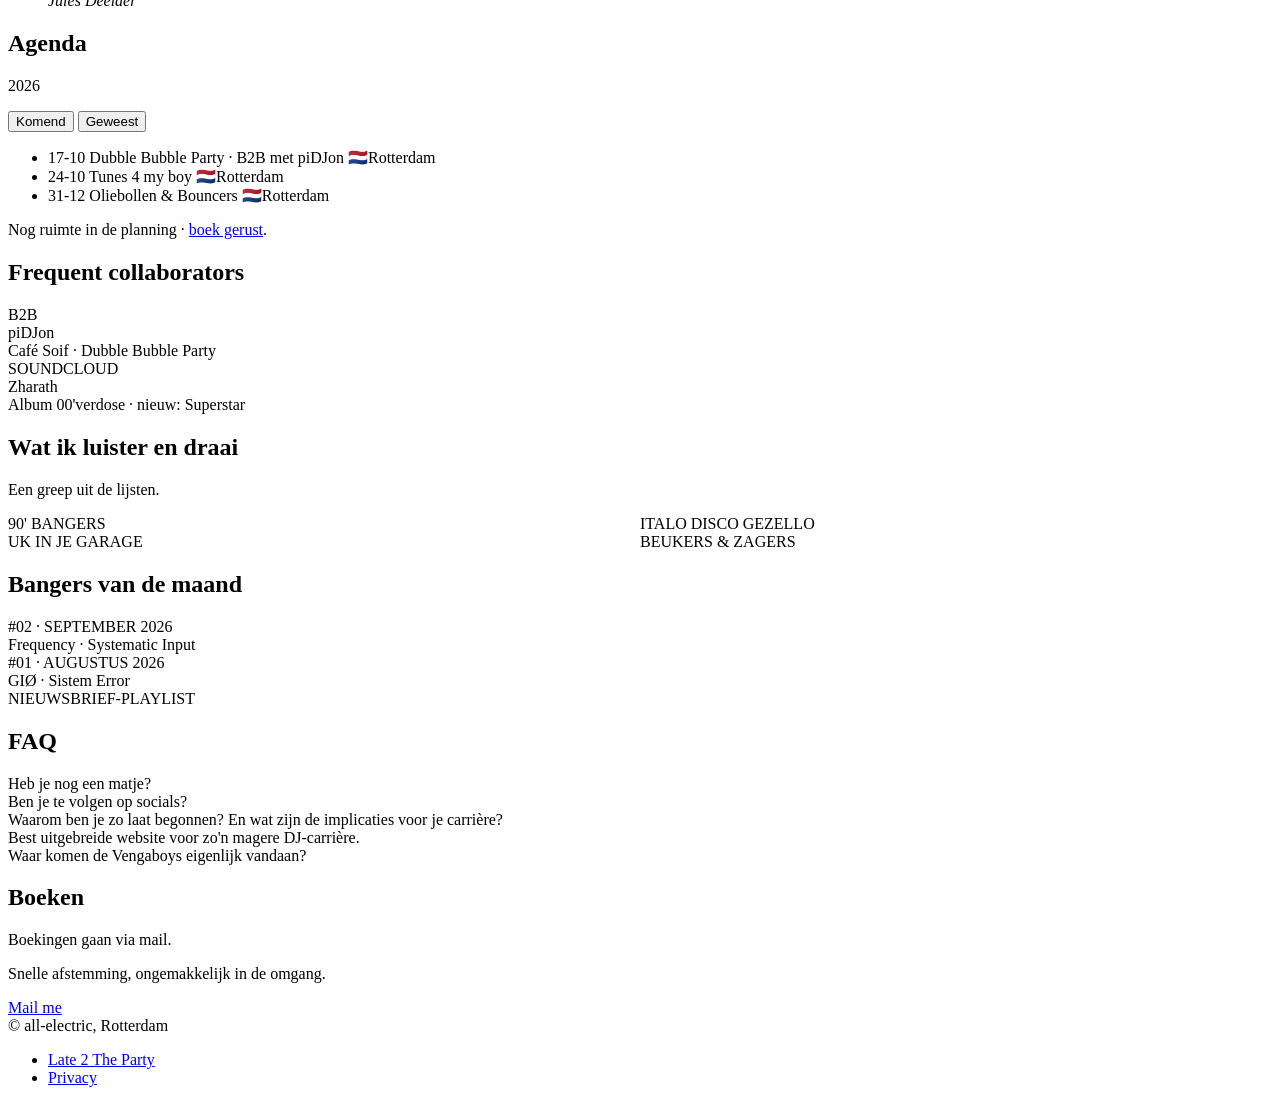
==== commit cb4b6aad: "Sjoelclub: grote flyer vervangen door een subtiele zin met pixel-icoon - Rotterdam: 'Ambassadeur van" ====
--- a/docs/index.html
+++ b/docs/index.html
@@ -159,25 +159,11 @@
       <h2 class="ae-heading__title">Rotterdam</h2>
       <span class="ae-heading__rule" aria-hidden="true"></span>
     </div>
-    <p class="muted">Based in Schiebroek maar flexibel vanwege het bezit van een gezinsauto en bakfiets.</p>
+    <p class="muted">Based in Schiebroek maar flexibel vanwege het bezit van een gezinsauto en bakfiets. Ambassadeur van <a href="https://sjoelclubdelfshaven.nl/" target="_blank" rel="noopener"><svg class="sjoel-icoon" viewBox="0 0 12 10" shape-rendering="crispEdges" aria-hidden="true"><rect x="2" y="0" width="8" height="1" fill="#a0734a"/><rect x="0" y="1" width="12" height="1" fill="#a0734a"/><rect x="0" y="2" width="12" height="1" fill="#a0734a"/><rect x="0" y="3" width="3" height="1" fill="#a0734a"/><rect x="3" y="3" width="2" height="1" fill="#221d18"/><rect x="5" y="3" width="2" height="1" fill="#a0734a"/><rect x="7" y="3" width="2" height="1" fill="#221d18"/><rect x="9" y="3" width="3" height="1" fill="#a0734a"/><rect x="0" y="4" width="3" height="1" fill="#a0734a"/><rect x="3" y="4" width="2" height="1" fill="#221d18"/><rect x="5" y="4" width="2" height="1" fill="#a0734a"/><rect x="7" y="4" width="2" height="1" fill="#221d18"/><rect x="9" y="4" width="3" height="1" fill="#a0734a"/><rect x="0" y="5" width="12" height="1" fill="#a0734a"/><rect x="0" y="6" width="3" height="1" fill="#a0734a"/><rect x="3" y="6" width="6" height="1" fill="#221d18"/><rect x="9" y="6" width="3" height="1" fill="#a0734a"/><rect x="2" y="7" width="1" height="1" fill="#a0734a"/><rect x="3" y="7" width="2" height="1" fill="#221d18"/><rect x="5" y="7" width="2" height="1" fill="#efe4d3"/><rect x="7" y="7" width="2" height="1" fill="#221d18"/><rect x="9" y="7" width="1" height="1" fill="#a0734a"/><rect x="3" y="8" width="1" height="1" fill="#221d18"/><rect x="4" y="8" width="4" height="1" fill="#efe4d3"/><rect x="8" y="8" width="1" height="1" fill="#221d18"/><rect x="3" y="9" width="1" height="1" fill="#221d18"/><rect x="4" y="9" width="4" height="1" fill="#efe4d3"/><rect x="8" y="9" width="1" height="1" fill="#221d18"/></svg>Sjoelclub Delfshaven</a>.</p>
     <blockquote class="ae-quote">
       <p class="ae-quote__text">Rotterdam, Schiedam, Vlaardingen, Maassluis.<br>Hoekie om, trappie af, gekkenhuis.</p>
       <cite class="ae-quote__source">Jules Deelder</cite>
     </blockquote>
-
-    <!-- AMBASSADEUR: flyer in de huisstijl van Sjoelclub Delfshaven (bewuste uitzondering op het eigen palet) -->
-    <a class="sjoel" href="https://sjoelclubdelfshaven.nl/" target="_blank" rel="noopener">
-      <span class="sjoel__bak" aria-hidden="true"><span class="sjoel__poort"><span class="sjoel__stippen"><span></span><span></span></span></span><span class="sjoel__poort"><span class="sjoel__stippen"><span></span><span></span><span></span></span></span><span class="sjoel__poort"><span class="sjoel__stippen"><span></span><span></span><span></span><span></span></span></span><span class="sjoel__poort"><span class="sjoel__stippen"><span></span></span></span></span>
-      <span class="sjoel__inhoud">
-        <svg class="sjoel__logo" viewBox="0 0 12 10" width="72" height="60" shape-rendering="crispEdges" aria-hidden="true"><rect x="2" y="0" width="8" height="1" fill="#a0734a"/><rect x="0" y="1" width="12" height="1" fill="#a0734a"/><rect x="0" y="2" width="12" height="1" fill="#a0734a"/><rect x="0" y="3" width="3" height="1" fill="#a0734a"/><rect x="3" y="3" width="2" height="1" fill="#221d18"/><rect x="5" y="3" width="2" height="1" fill="#a0734a"/><rect x="7" y="3" width="2" height="1" fill="#221d18"/><rect x="9" y="3" width="3" height="1" fill="#a0734a"/><rect x="0" y="4" width="3" height="1" fill="#a0734a"/><rect x="3" y="4" width="2" height="1" fill="#221d18"/><rect x="5" y="4" width="2" height="1" fill="#a0734a"/><rect x="7" y="4" width="2" height="1" fill="#221d18"/><rect x="9" y="4" width="3" height="1" fill="#a0734a"/><rect x="0" y="5" width="12" height="1" fill="#a0734a"/><rect x="0" y="6" width="3" height="1" fill="#a0734a"/><rect x="3" y="6" width="6" height="1" fill="#221d18"/><rect x="9" y="6" width="3" height="1" fill="#a0734a"/><rect x="2" y="7" width="1" height="1" fill="#a0734a"/><rect x="3" y="7" width="2" height="1" fill="#221d18"/><rect x="5" y="7" width="2" height="1" fill="#efe4d3"/><rect x="7" y="7" width="2" height="1" fill="#221d18"/><rect x="9" y="7" width="1" height="1" fill="#a0734a"/><rect x="3" y="8" width="1" height="1" fill="#221d18"/><rect x="4" y="8" width="4" height="1" fill="#efe4d3"/><rect x="8" y="8" width="1" height="1" fill="#221d18"/><rect x="3" y="9" width="1" height="1" fill="#221d18"/><rect x="4" y="9" width="4" height="1" fill="#efe4d3"/><rect x="8" y="9" width="1" height="1" fill="#221d18"/></svg>
-        <span class="sjoel__tekst">
-          <span class="sjoel__kicker">Ambassadeur van</span>
-          <span class="sjoel__naam">Sjoelclub Delfshaven</span>
-          <span class="sjoel__motto">Schuiven tot de lichten aangaan.</span>
-        </span>
-        <span class="sjoel__cta">Naar de club</span>
-      </span>
-    </a>
   </section>
 
   <!-- AGENDA -->
--- a/docs/style.css
+++ b/docs/style.css
@@ -367,139 +367,12 @@
 
 .prose .lead { margin-bottom: var(--space-6); }
 
-
-/* ---------- Gastblok: Sjoelclub Delfshaven ----------
-   Bewuste uitzondering op het eigen palet: dit kader volgt de huisstijl
-   van sjoelclubdelfshaven.nl. Kleuren en letter alleen binnen .sjoel. */
-@font-face {
-  font-family: "Silkscreen";
-  src: url("fonts/silkscreen-700.woff2") format("woff2");
-  font-weight: 700;
-  font-style: normal;
-  font-display: swap;
-}
-
-.sjoel {
-  --sj-groen: #194127;
-  --sj-paneel: #123529;
-  --sj-creme: #efe4d3;
-  --sj-hout: #a0734a;
-  --sj-donker: #221d18;
-  --sj-pixel: "Silkscreen", var(--font-mono);
-
-  display: block;
-  max-width: 640px;
-  margin: var(--space-7) auto 0;
-  background: var(--sj-paneel);
-  color: var(--sj-creme);
-  text-decoration: none;
-  border: 4px solid var(--sj-donker);
-  box-shadow: 8px 8px 0 var(--sj-hout);
-  transform: rotate(-1deg);
-}
-
-.sjoel:hover { color: var(--sj-creme); }
-
-/* Sjoelbak met vier poortjes, zoals in hun header */
-.sjoel__bak {
-  display: grid;
-  grid-template-columns: repeat(4, 1fr);
-  gap: var(--space-4);
-  padding: var(--space-3) var(--space-4) 0;
-  background: var(--sj-hout);
-  border-bottom: 4px solid var(--sj-donker);
-}
-
-.sjoel__poort {
-  display: flex;
-  flex-direction: column;
-  align-items: center;
-  gap: var(--space-1);
-}
-
-.sjoel__stippen {
-  display: flex;
-  flex-wrap: wrap;
-  justify-content: center;
-  gap: 4px 10px;
-  width: 44px;
-  min-height: 22px;
-  align-content: flex-end;
-}
-
-.sjoel__stippen span {
-  width: 9px;
-  height: 9px;
-  border-radius: 50%;
-  background: var(--sj-donker);
-}
-
-.sjoel__poort::after {
-  content: "";
-  display: block;
-  width: 100%;
-  height: 16px;
-  background: var(--sj-creme);
-  border: 4px solid var(--sj-donker);
-  border-bottom: 0;
-}
-
-.sjoel__inhoud {
-  display: grid;
-  grid-template-columns: 72px minmax(0, 1fr) auto;
-  gap: var(--space-5);
-  align-items: center;
-  padding: var(--space-5) var(--space-5) var(--space-6);
-}
-
-.sjoel__logo { display: block; width: 72px; height: 60px; }
-
-.sjoel__tekst { display: flex; flex-direction: column; gap: var(--space-2); }
-
-.sjoel__kicker {
-  font-family: var(--sj-pixel);
-  font-weight: 700;
-  font-size: var(--fs-micro);
-  letter-spacing: .08em;
-  text-transform: uppercase;
-  color: var(--sj-hout);
-}
-
-.sjoel__naam {
-  font-family: var(--sj-pixel);
-  font-weight: 700;
-  font-size: clamp(20px, calc(16px + 1.2vw), 28px);
-  line-height: 1.1;
-  text-transform: uppercase;
-  color: var(--sj-creme);
-  text-shadow: 3px 3px 0 var(--sj-hout);
-}
-
-.sjoel__motto {
-  font-family: var(--font-mono);
-  font-size: var(--fs-small);
-  color: var(--sj-creme);
-}
-
-.sjoel__cta {
-  font-family: var(--sj-pixel);
-  font-weight: 700;
-  font-size: var(--fs-micro);
-  text-transform: uppercase;
-  white-space: nowrap;
-  padding: var(--space-3) var(--space-4);
-  color: var(--sj-creme);
-  border: 3px solid var(--sj-creme);
-  transition: background-color var(--dur-base) var(--ease-out), color var(--dur-base) var(--ease-out);
-}
-
-.sjoel:hover .sjoel__cta { background: var(--sj-creme); color: var(--sj-paneel); }
-
-@media (max-width: 560px) {
-  .sjoel__inhoud { grid-template-columns: 56px minmax(0, 1fr); gap: var(--space-4); }
-  .sjoel__logo { width: 56px; height: 47px; }
-  .sjoel__cta { grid-column: 1 / -1; justify-self: start; }
-  .sjoel__bak { gap: var(--space-2); }
-  .sjoel__stippen { width: 26px; gap: 3px 6px; }
-  .sjoel__stippen span { width: 7px; height: 7px; }
-}
+/* Ambassadeur van Sjoelclub Delfshaven: hun pixel-sjoelschijf als mini-icoon in de tekst.
+   Kleuren van het icoon komen uit hun logo, de link volgt de eigen stijl. */
+.sjoel-icoon {
+  display: inline-block;
+  width: 1.2em;
+  height: 1em;
+  margin-right: .35em;
+  vertical-align: -.12em;
+}
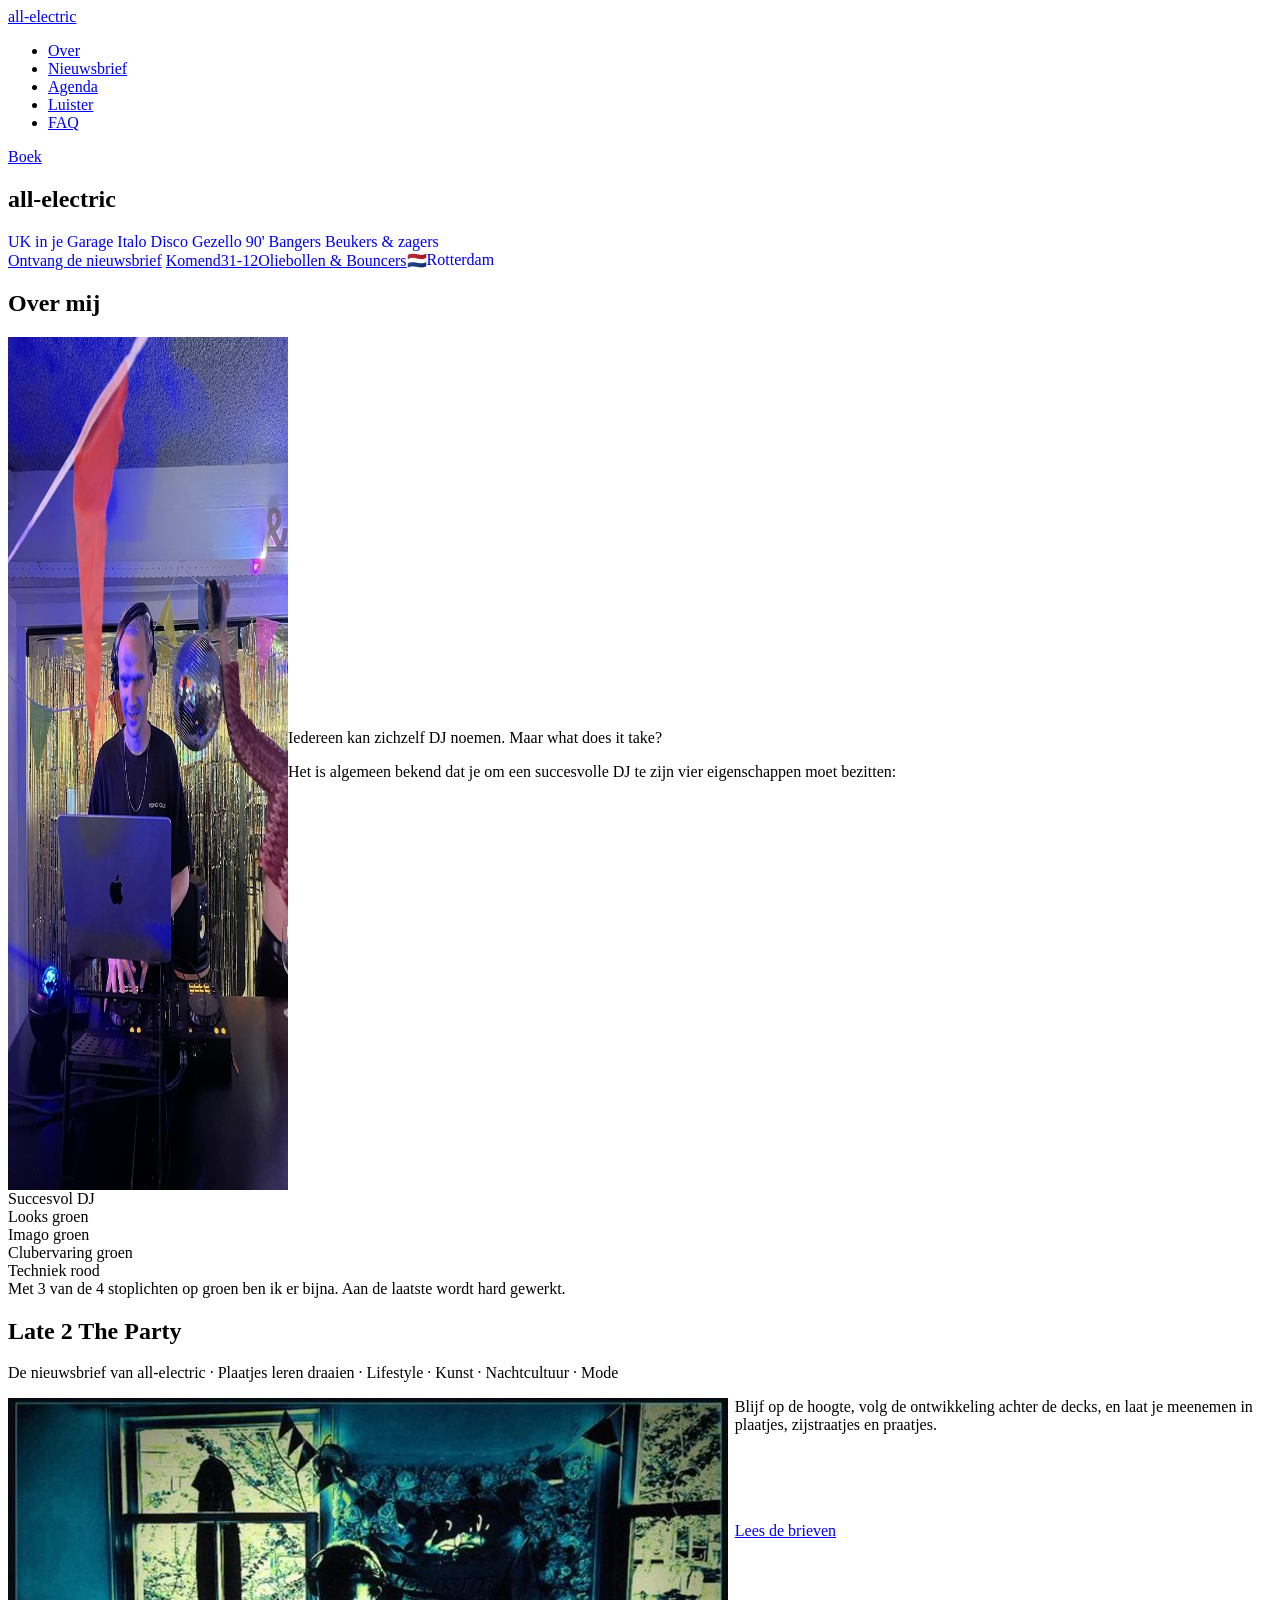
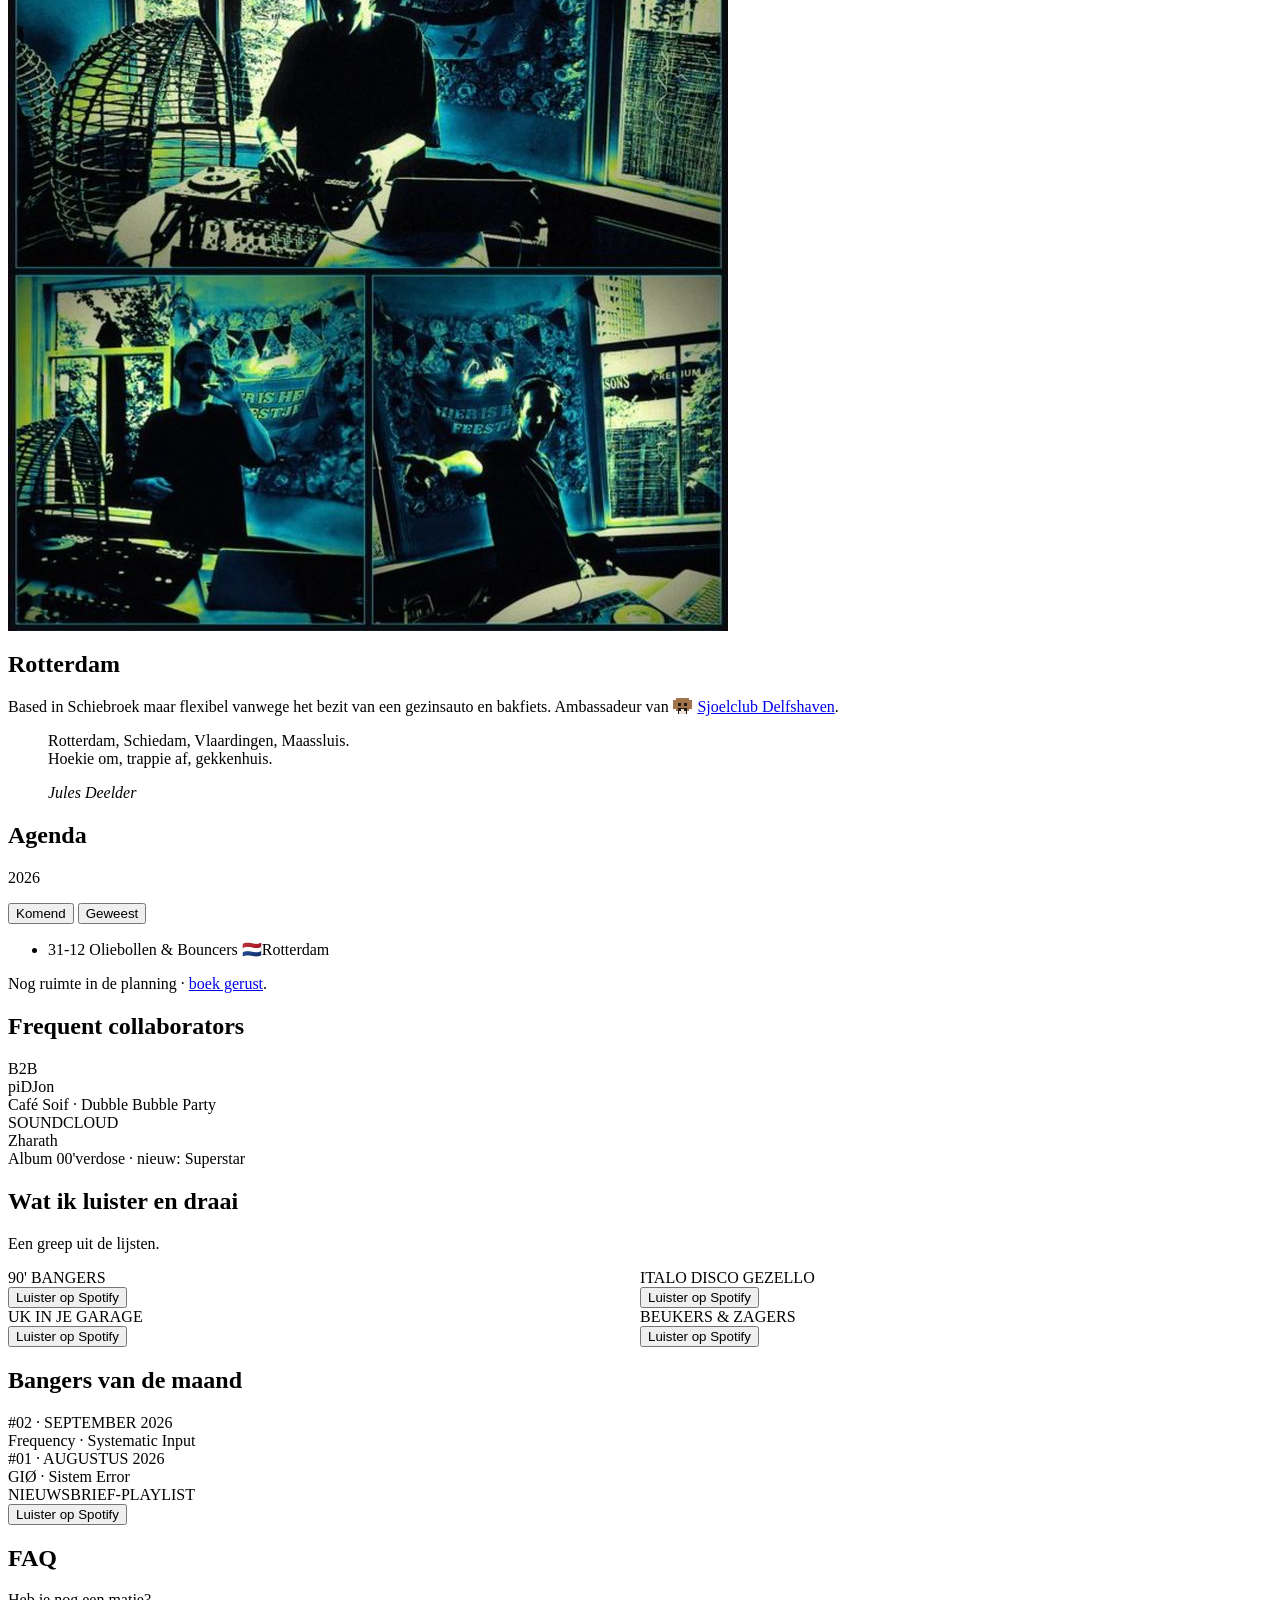
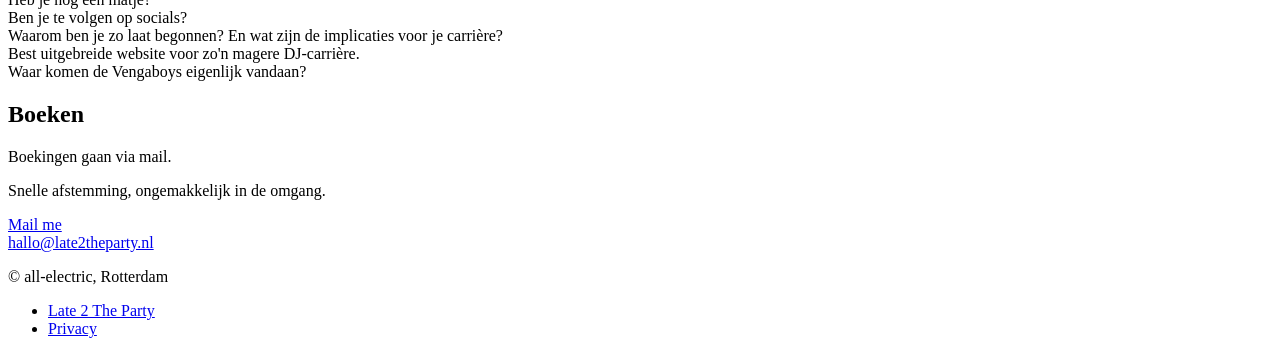
==== commit e4a54123: "Review-fixes: agenda bij, Spotify pas na klik, lichtere foto's, 404 - Agenda: 17-10 en 24-10 van Kom" ====
--- a/docs/index.html
+++ b/docs/index.html
@@ -17,13 +17,15 @@
   <meta property="og:type" content="website">
   <link rel="canonical" href="https://www.late2theparty.nl/">
   <meta property="og:url" content="https://www.late2theparty.nl/">
-  <meta property="og:image" content="https://www.late2theparty.nl/hero.jpg">
+  <meta property="og:image" content="https://www.late2theparty.nl/og.jpg">
+  <meta property="og:image:width" content="1200">
+  <meta property="og:image:height" content="630">
 
   <!-- Twitter card -->
   <meta name="twitter:card" content="summary_large_image">
   <meta name="twitter:title" content="all-electric · DJ uit Rotterdam">
   <meta name="twitter:description" content="DJ uit Rotterdam. Nieuwsbrief: Late 2 The Party.">
-  <meta name="twitter:image" content="https://www.late2theparty.nl/hero.jpg">
+  <meta name="twitter:image" content="https://www.late2theparty.nl/og.jpg">
 
   <meta name="theme-color" content="#08080a">
 
@@ -40,7 +42,7 @@
     "description": "DJ uit Rotterdam. UK Garage, Italo Disco en 90's bangers.",
     "genre": ["UK Garage", "Italo Disco", "90s dance"],
     "url": "https://www.late2theparty.nl/",
-    "image": "https://www.late2theparty.nl/hero.jpg",
+    "image": "https://www.late2theparty.nl/og.jpg",
     "email": "hallo@late2theparty.nl",
     "foundingLocation": "Rotterdam, Nederland"
   }
@@ -69,10 +71,10 @@
       <h1 class="ae-hero__title">all-electric</h1>
 
       <div class="ae-pills">
-        <a class="ae-pill" href="https://open.spotify.com/playlist/3SSnkNHaZYFEnFsS2uNzvc?si=Rkkg8hDzQoSK9qMRm84tKg" target="_blank" rel="noopener">UK in je Garage</a>
-        <a class="ae-pill" href="https://open.spotify.com/playlist/0wihgNsvUCuYe4vIcIEJX1?si=40QB4XUaSfa1ktWyz97FcA&amp;pi=Adpx3Pd0QFGsA" target="_blank" rel="noopener">Italo Disco Gezello</a>
-        <a class="ae-pill" href="https://open.spotify.com/playlist/6vOpbanOj8kMaIDSkkobG8?si=ckpwqJuDSN2oO83r56tTGg" target="_blank" rel="noopener">90' Bangers</a>
-        <a class="ae-pill" href="https://open.spotify.com/playlist/5kQzJcHHc57Rl9Vzh4SRj6?si=ad35b520052c4538" target="_blank" rel="noopener">Beukers &amp; zagers</a>
+        <a class="ae-pill" href="https://open.spotify.com/playlist/3SSnkNHaZYFEnFsS2uNzvc" target="_blank" rel="noopener">UK in je Garage</a>
+        <a class="ae-pill" href="https://open.spotify.com/playlist/0wihgNsvUCuYe4vIcIEJX1" target="_blank" rel="noopener">Italo Disco Gezello</a>
+        <a class="ae-pill" href="https://open.spotify.com/playlist/6vOpbanOj8kMaIDSkkobG8" target="_blank" rel="noopener">90' Bangers</a>
+        <a class="ae-pill" href="https://open.spotify.com/playlist/5kQzJcHHc57Rl9Vzh4SRj6" target="_blank" rel="noopener">Beukers &amp; zagers</a>
       </div>
 
       <a class="ae-btn ae-btn--outline" href="#aanmelden">Ontvang de nieuwsbrief</a>
@@ -92,7 +94,7 @@
     <div class="split">
       <!-- FOTO: hero.jpg staat in docs/ (zelfde bestandsnaam houden) -->
       <div class="ae-photo ae-photo--rim ae-photo--maan split__photo">
-        <img src="hero.jpg" alt="Portretfoto van all-electric" loading="lazy">
+        <img src="hero.jpg" width="640" height="853" alt="Portretfoto van all-electric" loading="lazy">
       </div>
 
       <div>
@@ -138,7 +140,7 @@
 
     <div class="nb-promo">
       <a class="ae-photo nb-promo__beeld" href="nieuwsbrief/" aria-label="Naar het nieuwsbriefarchief">
-        <img src="collage.jpg" alt="all-electric achter de decks, drie foto's in duotoon" loading="lazy">
+        <img src="collage-720.jpg" srcset="collage-720.jpg 720w, collage.jpg 1246w" sizes="(max-width: 700px) 100vw, 460px" width="720" height="833" alt="all-electric achter de decks, drie foto's in duotoon" loading="lazy">
       </a>
 
       <div>
@@ -189,26 +191,26 @@
       <div class="agenda-paneel" id="paneel-komend" role="tabpanel" aria-labelledby="tab-komend">
         <ul class="ae-agenda__list">
           <li class="ae-agenda__row">
+            <span class="ae-agenda__date">31-12</span>
+            <span class="ae-agenda__name">Oliebollen &amp; Bouncers</span>
+            <span class="ae-agenda__loc"><span aria-hidden="true">🇳🇱</span><span>Rotterdam</span></span>
+          </li>
+        </ul>
+        <p class="ae-agenda__note">Nog ruimte in de planning &middot; <a href="#contact">boek gerust</a>.</p>
+      </div>
+
+      <div class="agenda-paneel" id="paneel-geweest" role="tabpanel" aria-labelledby="tab-geweest" hidden>
+        <ul class="ae-agenda__list">
+          <li class="ae-agenda__row">
+            <span class="ae-agenda__date">24-10</span>
+            <span class="ae-agenda__name">Tunes 4 my boy</span>
+            <span class="ae-agenda__loc"><span aria-hidden="true">🇳🇱</span><span>Rotterdam</span></span>
+          </li>
+          <li class="ae-agenda__row">
             <span class="ae-agenda__date">17-10</span>
             <span class="ae-agenda__name">Dubble Bubble Party &middot; B2B met piDJon</span>
             <span class="ae-agenda__loc"><span aria-hidden="true">🇳🇱</span><span>Rotterdam</span></span>
           </li>
-          <li class="ae-agenda__row">
-            <span class="ae-agenda__date">24-10</span>
-            <span class="ae-agenda__name">Tunes 4 my boy</span>
-            <span class="ae-agenda__loc"><span aria-hidden="true">🇳🇱</span><span>Rotterdam</span></span>
-          </li>
-          <li class="ae-agenda__row">
-            <span class="ae-agenda__date">31-12</span>
-            <span class="ae-agenda__name">Oliebollen &amp; Bouncers</span>
-            <span class="ae-agenda__loc"><span aria-hidden="true">🇳🇱</span><span>Rotterdam</span></span>
-          </li>
-        </ul>
-        <p class="ae-agenda__note">Nog ruimte in de planning &middot; <a href="#contact">boek gerust</a>.</p>
-      </div>
-
-      <div class="agenda-paneel" id="paneel-geweest" role="tabpanel" aria-labelledby="tab-geweest" hidden>
-        <ul class="ae-agenda__list">
           <li class="ae-agenda__row">
             <span class="ae-agenda__date">04-09</span>
             <span class="ae-agenda__name">Gastset</span>
@@ -363,6 +365,7 @@
     <p class="actions">
       <a class="ae-btn ae-btn--primary" href="mailto:hallo@late2theparty.nl?subject=Boeking%20all-electric&amp;body=Hoi%20Rik%2C%0A%0AIk%20wil%20je%20graag%20boeken.%20Alvast%20wat%20details%3A%0A%0ADatum%3A%20%0ALocatie%3A%20%0AType%20feest%3A%20%0AVerwachte%20tijd%2Fduur%3A%20%0ABudget%3A%20%0A%0AGroet%2C%0A" aria-label="Stuur een boekingsmail">Mail me</a>
     </p>
+    <p class="muted small"><a href="mailto:hallo@late2theparty.nl">hallo@late2theparty.nl</a></p>
   </section>
 
   </main>
--- a/docs/style.css
+++ b/docs/style.css
@@ -13,6 +13,11 @@
 
 @media (prefers-reduced-motion: reduce) {
   html { scroll-behavior: auto; }
+}
+
+/* Mobiel: de navigatie heeft twee rijen en is dus hoger */
+@media (max-width: 640px) {
+  html { scroll-padding-top: 128px; }
 }
 
 body { background: var(--surface-page); }
@@ -212,10 +217,6 @@
   border-radius: var(--radius-md);
 }
 
-@media (min-width: 641px) {
-  .listen-card__play { display: none; }
-}
-
 .listen-card.is-loaded .listen-card__play { display: none; }
 
 /* ---------- FAQ met <details> ---------- */
@@ -226,6 +227,7 @@
 
 /* ---------- Nieuwsbriefarchief ---------- */
 .nb-filters { margin: var(--space-5) 0 var(--space-6); }
+.nb-filters .ae-pill[hidden] { display: none; }
 
 .nb-list {
   margin: 0;
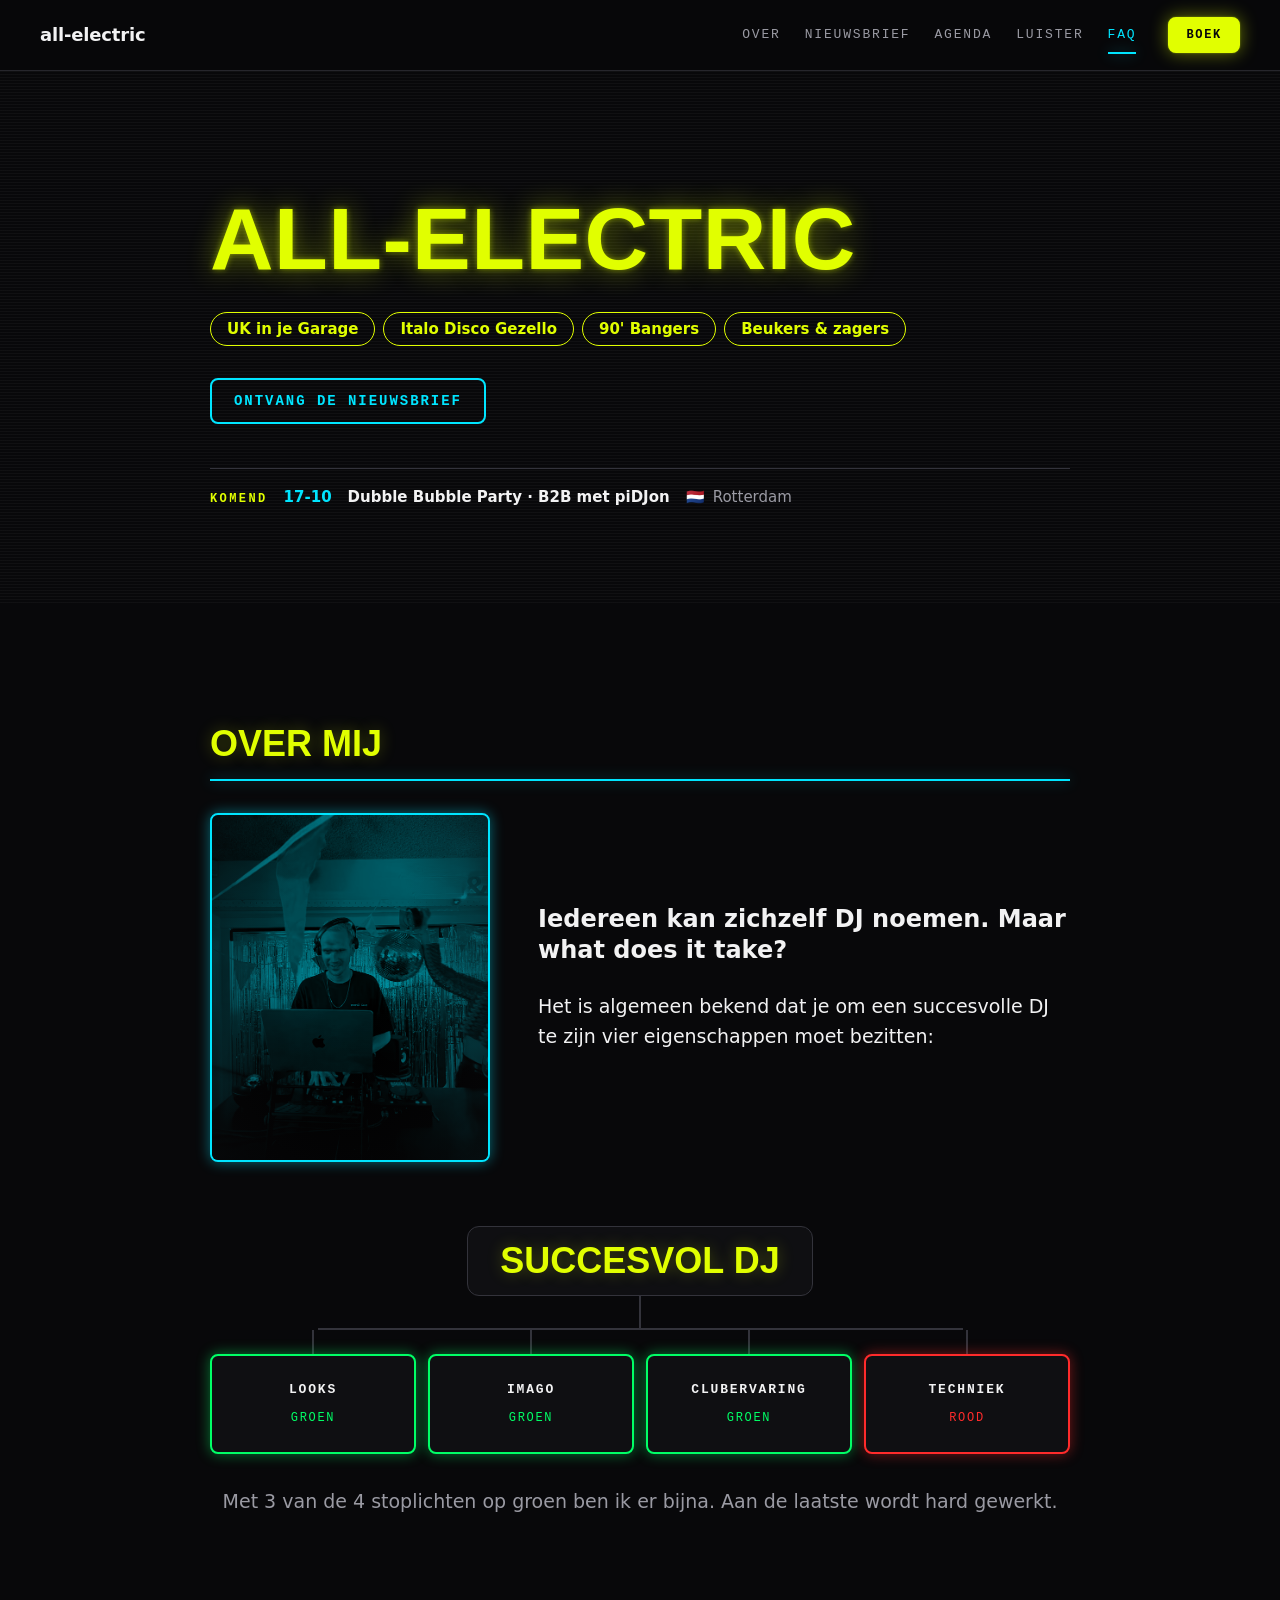
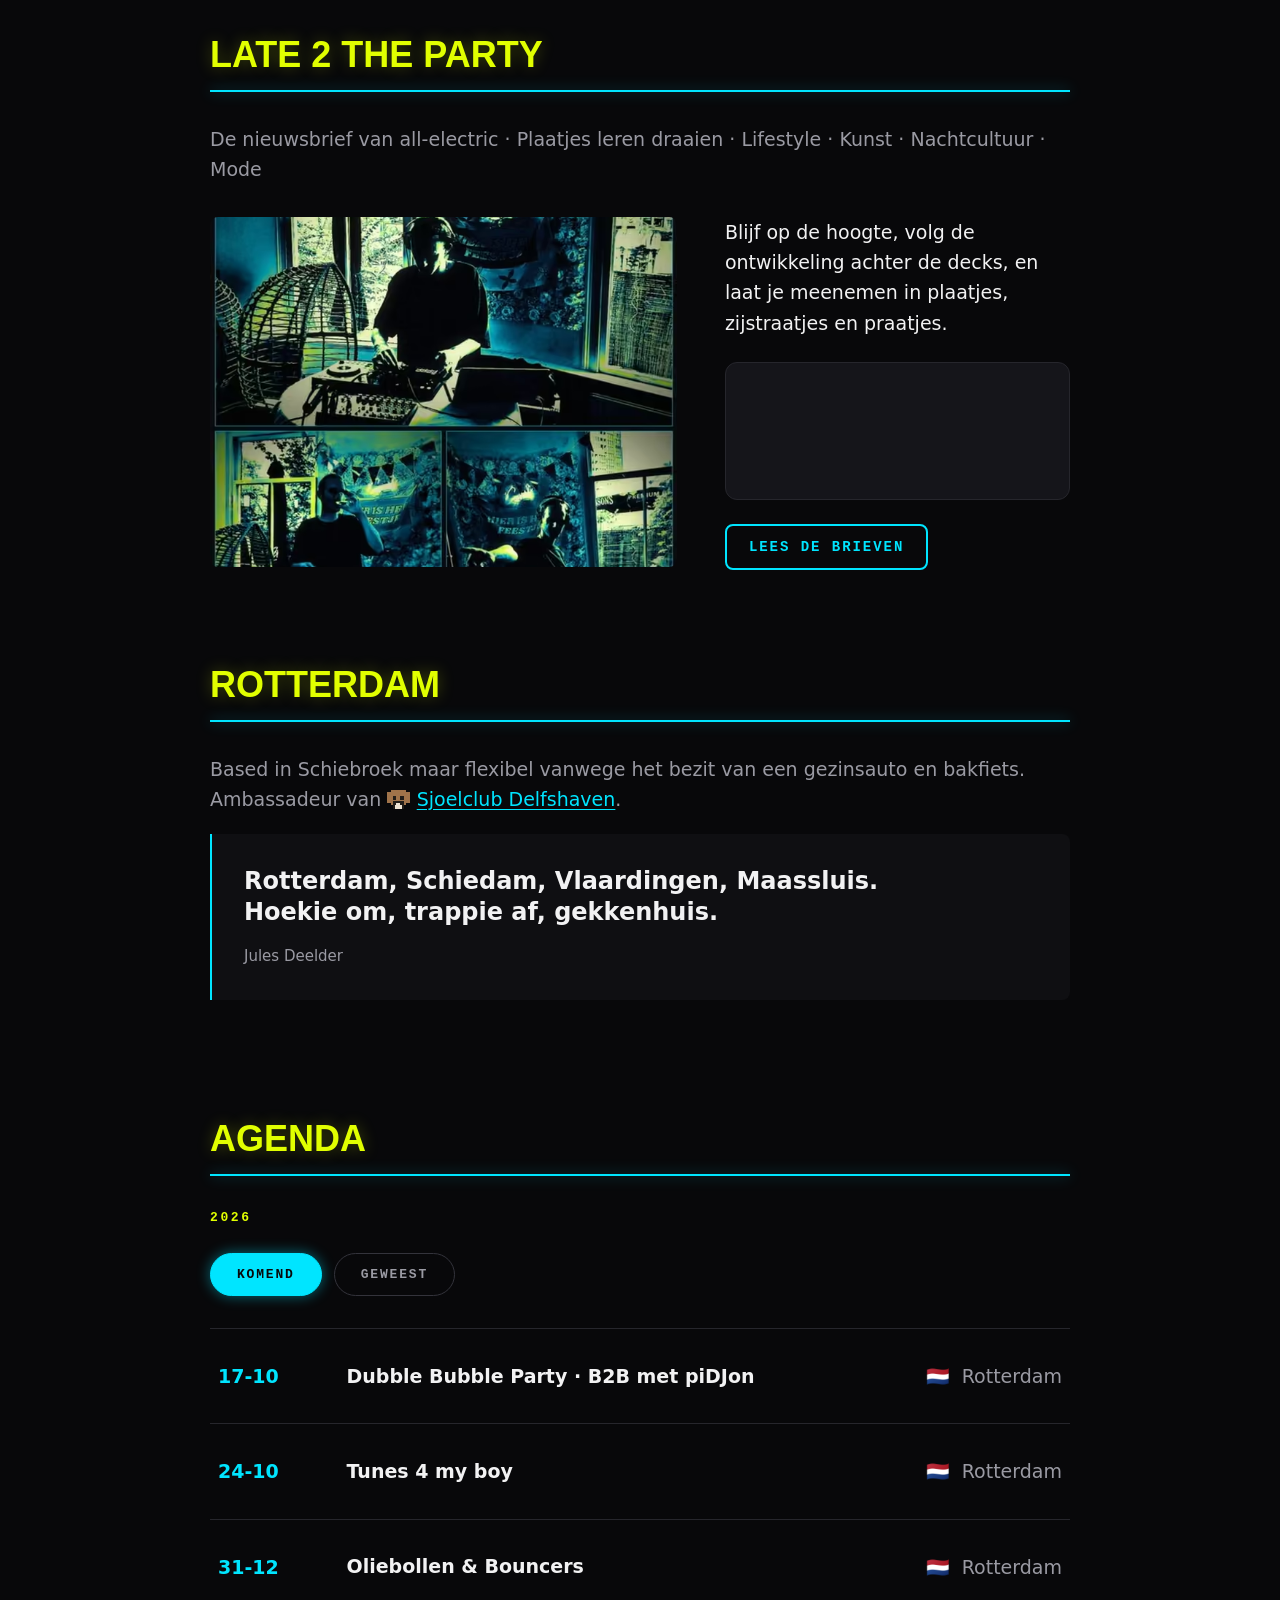
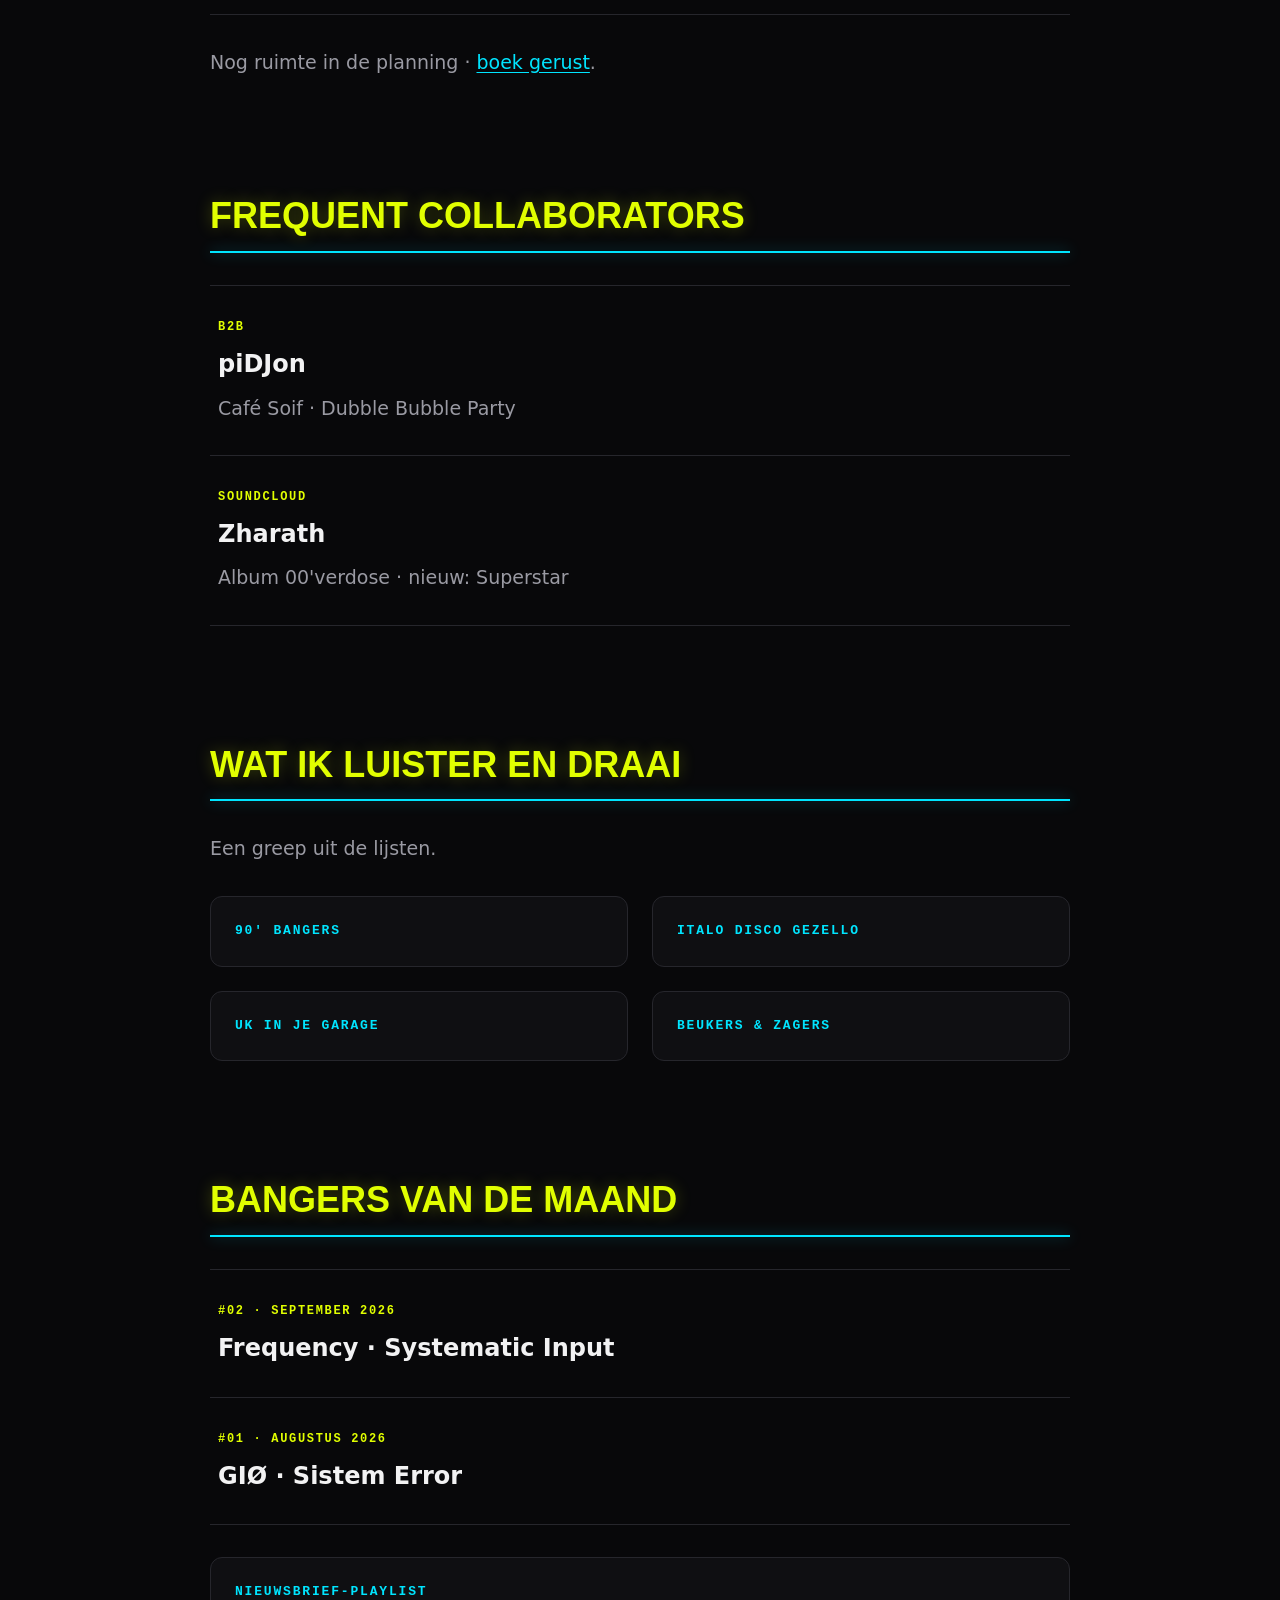
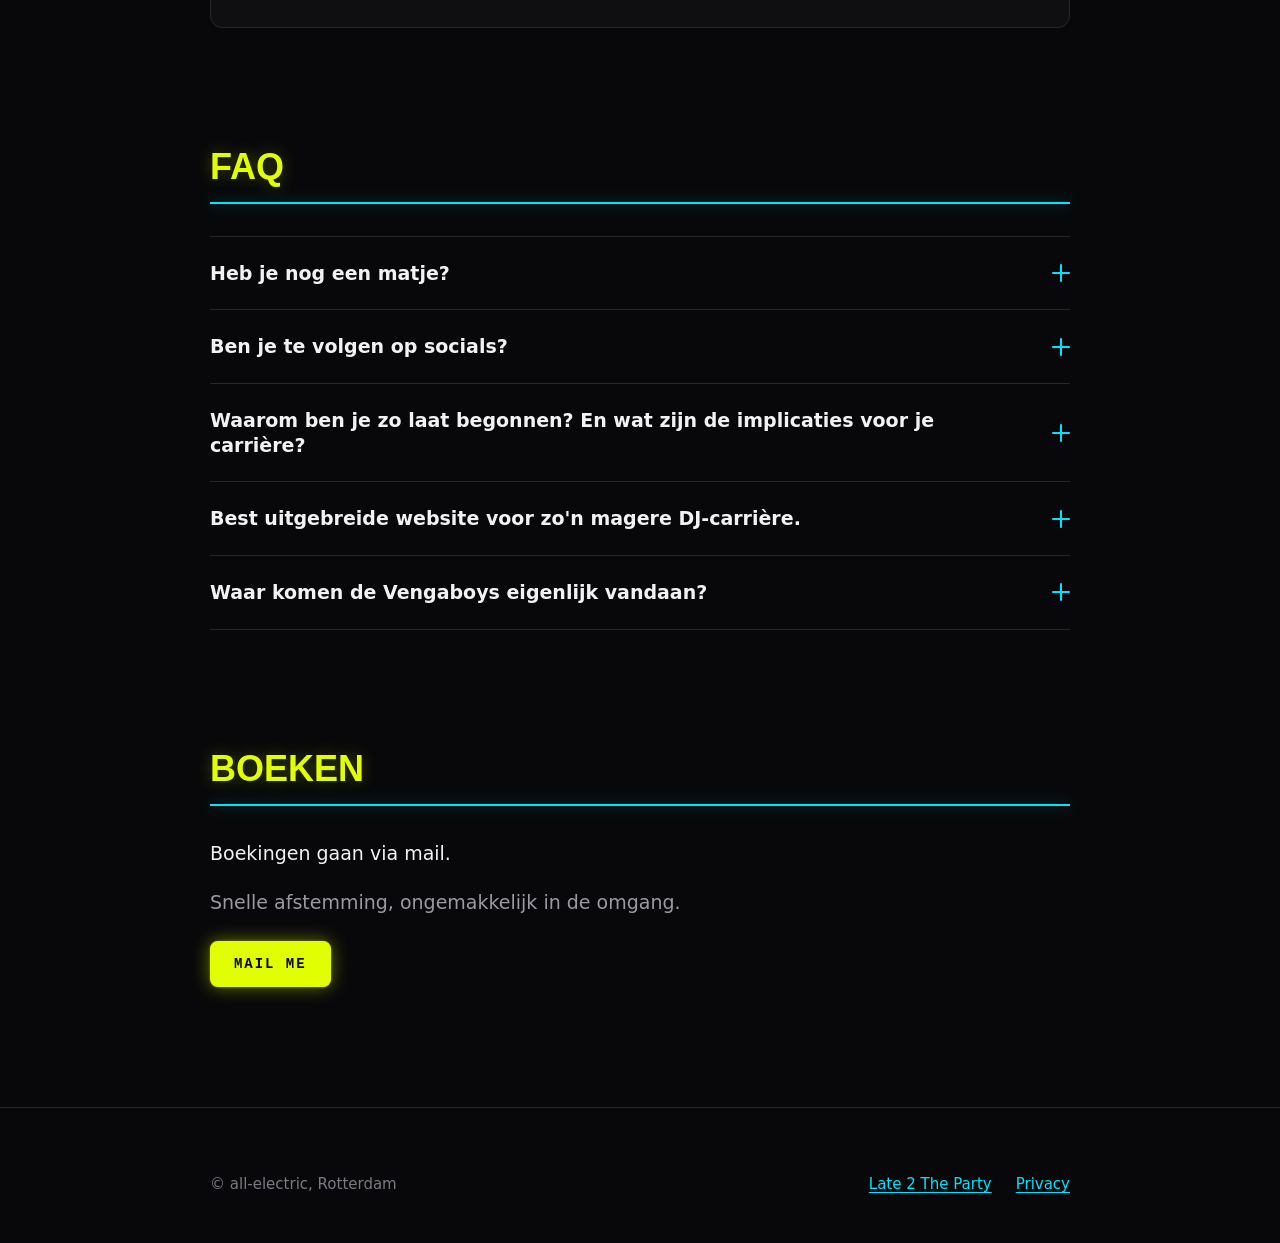
==== commit e107dfe6: "Homepage: foto's als AVIF en WebP met srcset, vaste maten - hero.jpg en collage.jpg krijgen AVIF- en" ====
--- a/docs/index.html
+++ b/docs/index.html
@@ -17,15 +17,13 @@
   <meta property="og:type" content="website">
   <link rel="canonical" href="https://www.late2theparty.nl/">
   <meta property="og:url" content="https://www.late2theparty.nl/">
-  <meta property="og:image" content="https://www.late2theparty.nl/og.jpg">
-  <meta property="og:image:width" content="1200">
-  <meta property="og:image:height" content="630">
+  <meta property="og:image" content="https://www.late2theparty.nl/hero.jpg">
 
   <!-- Twitter card -->
   <meta name="twitter:card" content="summary_large_image">
   <meta name="twitter:title" content="all-electric · DJ uit Rotterdam">
   <meta name="twitter:description" content="DJ uit Rotterdam. Nieuwsbrief: Late 2 The Party.">
-  <meta name="twitter:image" content="https://www.late2theparty.nl/og.jpg">
+  <meta name="twitter:image" content="https://www.late2theparty.nl/hero.jpg">
 
   <meta name="theme-color" content="#08080a">
 
@@ -42,7 +40,7 @@
     "description": "DJ uit Rotterdam. UK Garage, Italo Disco en 90's bangers.",
     "genre": ["UK Garage", "Italo Disco", "90s dance"],
     "url": "https://www.late2theparty.nl/",
-    "image": "https://www.late2theparty.nl/og.jpg",
+    "image": "https://www.late2theparty.nl/hero.jpg",
     "email": "hallo@late2theparty.nl",
     "foundingLocation": "Rotterdam, Nederland"
   }
@@ -71,10 +69,10 @@
       <h1 class="ae-hero__title">all-electric</h1>
 
       <div class="ae-pills">
-        <a class="ae-pill" href="https://open.spotify.com/playlist/3SSnkNHaZYFEnFsS2uNzvc" target="_blank" rel="noopener">UK in je Garage</a>
-        <a class="ae-pill" href="https://open.spotify.com/playlist/0wihgNsvUCuYe4vIcIEJX1" target="_blank" rel="noopener">Italo Disco Gezello</a>
-        <a class="ae-pill" href="https://open.spotify.com/playlist/6vOpbanOj8kMaIDSkkobG8" target="_blank" rel="noopener">90' Bangers</a>
-        <a class="ae-pill" href="https://open.spotify.com/playlist/5kQzJcHHc57Rl9Vzh4SRj6" target="_blank" rel="noopener">Beukers &amp; zagers</a>
+        <a class="ae-pill" href="https://open.spotify.com/playlist/3SSnkNHaZYFEnFsS2uNzvc?si=Rkkg8hDzQoSK9qMRm84tKg" target="_blank" rel="noopener">UK in je Garage</a>
+        <a class="ae-pill" href="https://open.spotify.com/playlist/0wihgNsvUCuYe4vIcIEJX1?si=40QB4XUaSfa1ktWyz97FcA&amp;pi=Adpx3Pd0QFGsA" target="_blank" rel="noopener">Italo Disco Gezello</a>
+        <a class="ae-pill" href="https://open.spotify.com/playlist/6vOpbanOj8kMaIDSkkobG8?si=ckpwqJuDSN2oO83r56tTGg" target="_blank" rel="noopener">90' Bangers</a>
+        <a class="ae-pill" href="https://open.spotify.com/playlist/5kQzJcHHc57Rl9Vzh4SRj6?si=ad35b520052c4538" target="_blank" rel="noopener">Beukers &amp; zagers</a>
       </div>
 
       <a class="ae-btn ae-btn--outline" href="#aanmelden">Ontvang de nieuwsbrief</a>
@@ -94,7 +92,11 @@
     <div class="split">
       <!-- FOTO: hero.jpg staat in docs/ (zelfde bestandsnaam houden) -->
       <div class="ae-photo ae-photo--rim ae-photo--maan split__photo">
-        <img src="hero.jpg" width="640" height="853" alt="Portretfoto van all-electric" loading="lazy">
+        <picture>
+          <source type="image/avif" srcset="hero-640.avif 640w, hero-1200.avif 1200w" sizes="(max-width: 680px) 320px, 280px">
+          <source type="image/webp" srcset="hero-640.webp 640w, hero-1200.webp 1200w" sizes="(max-width: 680px) 320px, 280px">
+          <img src="hero-640.jpg" srcset="hero-640.jpg 640w, hero.jpg 1200w" sizes="(max-width: 680px) 320px, 280px" alt="Portretfoto van all-electric" width="1200" height="1600" loading="eager" fetchpriority="high">
+        </picture>
       </div>
 
       <div>
@@ -140,7 +142,11 @@
 
     <div class="nb-promo">
       <a class="ae-photo nb-promo__beeld" href="nieuwsbrief/" aria-label="Naar het nieuwsbriefarchief">
-        <img src="collage-720.jpg" srcset="collage-720.jpg 720w, collage.jpg 1246w" sizes="(max-width: 700px) 100vw, 460px" width="720" height="833" alt="all-electric achter de decks, drie foto's in duotoon" loading="lazy">
+        <picture>
+          <source type="image/avif" srcset="collage-640.avif 640w, collage-1246.avif 1246w" sizes="(max-width: 700px) 100vw, 470px">
+          <source type="image/webp" srcset="collage-640.webp 640w, collage-1246.webp 1246w" sizes="(max-width: 700px) 100vw, 470px">
+          <img src="collage-640.jpg" srcset="collage-640.jpg 640w, collage.jpg 1246w" sizes="(max-width: 700px) 100vw, 470px" alt="all-electric achter de decks, drie foto's in duotoon" width="1246" height="1442" loading="lazy">
+        </picture>
       </a>
 
       <div>
@@ -191,6 +197,16 @@
       <div class="agenda-paneel" id="paneel-komend" role="tabpanel" aria-labelledby="tab-komend">
         <ul class="ae-agenda__list">
           <li class="ae-agenda__row">
+            <span class="ae-agenda__date">17-10</span>
+            <span class="ae-agenda__name">Dubble Bubble Party &middot; B2B met piDJon</span>
+            <span class="ae-agenda__loc"><span aria-hidden="true">🇳🇱</span><span>Rotterdam</span></span>
+          </li>
+          <li class="ae-agenda__row">
+            <span class="ae-agenda__date">24-10</span>
+            <span class="ae-agenda__name">Tunes 4 my boy</span>
+            <span class="ae-agenda__loc"><span aria-hidden="true">🇳🇱</span><span>Rotterdam</span></span>
+          </li>
+          <li class="ae-agenda__row">
             <span class="ae-agenda__date">31-12</span>
             <span class="ae-agenda__name">Oliebollen &amp; Bouncers</span>
             <span class="ae-agenda__loc"><span aria-hidden="true">🇳🇱</span><span>Rotterdam</span></span>
@@ -201,16 +217,6 @@
 
       <div class="agenda-paneel" id="paneel-geweest" role="tabpanel" aria-labelledby="tab-geweest" hidden>
         <ul class="ae-agenda__list">
-          <li class="ae-agenda__row">
-            <span class="ae-agenda__date">24-10</span>
-            <span class="ae-agenda__name">Tunes 4 my boy</span>
-            <span class="ae-agenda__loc"><span aria-hidden="true">🇳🇱</span><span>Rotterdam</span></span>
-          </li>
-          <li class="ae-agenda__row">
-            <span class="ae-agenda__date">17-10</span>
-            <span class="ae-agenda__name">Dubble Bubble Party &middot; B2B met piDJon</span>
-            <span class="ae-agenda__loc"><span aria-hidden="true">🇳🇱</span><span>Rotterdam</span></span>
-          </li>
           <li class="ae-agenda__row">
             <span class="ae-agenda__date">04-09</span>
             <span class="ae-agenda__name">Gastset</span>
@@ -365,7 +371,6 @@
     <p class="actions">
       <a class="ae-btn ae-btn--primary" href="mailto:hallo@late2theparty.nl?subject=Boeking%20all-electric&amp;body=Hoi%20Rik%2C%0A%0AIk%20wil%20je%20graag%20boeken.%20Alvast%20wat%20details%3A%0A%0ADatum%3A%20%0ALocatie%3A%20%0AType%20feest%3A%20%0AVerwachte%20tijd%2Fduur%3A%20%0ABudget%3A%20%0A%0AGroet%2C%0A" aria-label="Stuur een boekingsmail">Mail me</a>
     </p>
-    <p class="muted small"><a href="mailto:hallo@late2theparty.nl">hallo@late2theparty.nl</a></p>
   </section>
 
   </main>
--- a/docs/all-electric.css
+++ b/docs/all-electric.css
@@ -0,0 +1,381 @@
+/* all-electric design system · één bestand · gegenereerd uit styles.css op 2026-10-03.
+   Bron: export/css/all-electric.css van het design system. Niet met de hand aanpassen:
+   bij een nieuwe export dit bestand vervangen en alleen de @font-face-regels terugzetten. */
+/* tokens/fonts.css */
+/* Afwijking van de export: lokale woff2 in docs/fonts/ (OFL) in plaats van Google Fonts. Verder letterlijk de export. */
+@font-face{font-family:"Archivo";font-style:normal;font-weight:800;font-display:swap;src:url("fonts/archivo-800.woff2") format("woff2")}
+@font-face{font-family:"Space Grotesk";font-style:normal;font-weight:400;font-display:swap;src:url("fonts/space-grotesk-400.woff2") format("woff2")}
+@font-face{font-family:"Space Grotesk";font-style:normal;font-weight:700;font-display:swap;src:url("fonts/space-grotesk-700.woff2") format("woff2")}
+@font-face{font-family:"Space Mono";font-style:normal;font-weight:400;font-display:swap;src:url("fonts/space-mono-400.woff2") format("woff2")}
+@font-face{font-family:"Space Mono";font-style:normal;font-weight:700;font-display:swap;src:url("fonts/space-mono-700.woff2") format("woff2")}
+
+
+/* tokens/colors.css */
+:root{
+/* Basis, exact uit de brief */
+--neon-yellow:#e1ff00;
+--neon-yellow-hover:#eeff4d;
+--neon-cyan:#00e5ff;
+--neon-red:#ff2b2b;
+--neon-green:#00ff66;
+--bg-dark:#08080a;
+--bg-alt:#0f0f12;
+--bg-panel-2:#15151a;
+--line:#26262c;
+--line-strong:#33333b;
+--text-main:#f2f2f3;
+--text-muted:#9a9aa3;
+--text-dim:#7a7a83;
+/* Transparante afleidingen van de accenten, geen nieuwe kleuren */
+--neon-yellow-a10:rgba(225,255,0,.10);
+--neon-yellow-a45:rgba(225,255,0,.45);
+--neon-cyan-a10:rgba(0,229,255,.10);
+--neon-cyan-a20:rgba(0,229,255,.20);
+--neon-cyan-a45:rgba(0,229,255,.45);
+--neon-green-a45:rgba(0,255,102,.45);
+--neon-red-a45:rgba(255,43,43,.45);
+/* Open punt: eigen mailpalet op #1A1A1A, alleen voor variant B van de nieuwsbrief in de mail */
+--mail-bg:#1A1A1A;
+/* Semantische aliassen */
+--surface-page:var(--bg-dark);
+--surface-alt:var(--bg-alt);
+--surface-panel:var(--bg-panel-2);
+--border-subtle:var(--line);
+--border-strong:var(--line-strong);
+--text-body:var(--text-main);
+--text-secondary:var(--text-muted);
+--text-tertiary:var(--text-dim);
+--accent-primary:var(--neon-yellow);
+--accent-primary-hover:var(--neon-yellow-hover);
+--accent-secondary:var(--neon-cyan);
+--text-on-accent:var(--bg-dark);
+--link:var(--neon-cyan);
+--focus-color:var(--neon-cyan);
+--status-go:var(--neon-green);
+--status-stop:var(--neon-red);
+}
+
+
+/* tokens/typography.css */
+:root{
+--font-display:"Archivo","Arial Narrow",sans-serif;
+--font-body:"Space Grotesk",system-ui,sans-serif;
+--font-mono:"Space Mono",ui-monospace,monospace;
+--fw-regular:400; /* @kind font */
+--fw-bold:700; /* @kind font */
+--fw-display:800; /* @kind font */
+/* Vloeiende schaal uit de brief: 320px scherm = min, 1200px = max */
+--fs-body:clamp(17px,calc(16.27px + .227vw),19px); /* @kind font */
+--fs-heading:clamp(28px,calc(25.09px + .909vw),36px); /* @kind font */
+--fs-display:clamp(44px,calc(28px + 5vw),88px); /* @kind font */
+/* Aanname: niet in de brief, afgeleid voor kleine tekst */
+--fs-quote:clamp(20px,calc(18.55px + .455vw),24px); /* @kind font */
+--fs-small:15px; /* @kind font */
+--fs-label:13px; /* @kind font */
+--fs-micro:12px; /* @kind font */
+--lh-display:.92; /* @kind font */
+--lh-heading:1.05; /* @kind font */
+--lh-body:1.6; /* @kind font */
+--lh-tight:1.3; /* @kind font */
+--ls-display:.005em; /* @kind font */
+--ls-mono:.14em; /* @kind font */
+--ls-mono-wide:.2em; /* @kind font */
+--type-display:var(--fw-display) var(--fs-display)/var(--lh-display) var(--font-display); /* @kind font */
+--type-heading:var(--fw-display) var(--fs-heading)/var(--lh-heading) var(--font-display); /* @kind font */
+--type-body:var(--fw-regular) var(--fs-body)/var(--lh-body) var(--font-body); /* @kind font */
+--type-label:var(--fw-bold) var(--fs-label)/1 var(--font-mono); /* @kind font */
+}
+
+
+/* tokens/spacing.css */
+:root{
+--space-1:4px;
+--space-2:8px;
+--space-3:12px;
+--space-4:16px;
+--space-5:24px;
+--space-6:32px;
+--space-7:48px;
+--space-8:64px;
+--space-9:96px;
+--space-10:128px;
+--content-width:860px;
+--gutter:clamp(20px,5vw,40px); /* @kind spacing */
+--section-gap:clamp(64px,10vw,120px);
+/* Vaste witruimte tussen een beeld en de volgende sectiekop */
+--media-to-heading:var(--space-9);
+--radius-sm:4px;
+--radius-md:8px;
+--radius-lg:12px;
+--radius-pill:999px;
+--border-thin:1px;
+--border-accent:2px;
+}
+
+
+/* tokens/effects.css */
+:root{
+/* Gloed: zachte schaduw in de accentkleur */
+--glow-yellow:0 0 18px var(--neon-yellow-a45),0 0 2px var(--neon-yellow-a45); /* @kind shadow */
+--glow-yellow-strong:0 0 28px var(--neon-yellow-a45),0 0 6px var(--neon-yellow-a45); /* @kind shadow */
+--glow-cyan:0 0 14px var(--neon-cyan-a45); /* @kind shadow */
+--glow-green:0 0 14px var(--neon-green-a45); /* @kind shadow */
+--glow-red:0 0 14px var(--neon-red-a45); /* @kind shadow */
+--text-glow-yellow:0 0 28px var(--neon-yellow-a45),0 0 6px var(--neon-yellow-a45); /* @kind shadow */
+--text-glow-yellow-soft:0 0 16px rgba(225,255,0,.28); /* @kind shadow */
+/* CRT-scanlines als overlay */
+--scanlines:repeating-linear-gradient(to bottom,rgba(242,242,243,.035) 0,rgba(242,242,243,.035) 1px,transparent 1px,transparent 3px); /* @kind other */
+--focus-ring-width:2px; /* @kind spacing */
+--focus-ring-offset:3px; /* @kind spacing */
+--dur-fast:120ms; /* @kind other */
+--dur-base:200ms; /* @kind other */
+--ease-out:cubic-bezier(.2,.7,.2,1); /* @kind other */
+}
+@media (prefers-reduced-motion:reduce){
+:root{
+--glow-yellow:none; /* @kind shadow */
+--glow-yellow-strong:none; /* @kind shadow */
+--glow-cyan:none; /* @kind shadow */
+--glow-green:none; /* @kind shadow */
+--glow-red:none; /* @kind shadow */
+--text-glow-yellow:none; /* @kind shadow */
+--text-glow-yellow-soft:none; /* @kind shadow */
+--dur-fast:0ms; /* @kind other */
+--dur-base:0ms; /* @kind other */
+}
+}
+
+
+/* tokens/base.css */
+html{background:var(--surface-page);color:var(--text-body);font:var(--type-body);-webkit-font-smoothing:antialiased}
+body{margin:0}
+a{color:var(--link);text-underline-offset:3px}
+a:hover{color:var(--text-main)}
+:focus-visible{outline:var(--focus-ring-width) solid var(--focus-color);outline-offset:var(--focus-ring-offset)}
+::selection{background:var(--neon-yellow);color:var(--bg-dark)}
+
+
+/* components/components.css */
+/* components/navigation/nav.css */
+.ae-nav{display:flex;align-items:center;gap:var(--space-6);padding:var(--space-4) var(--gutter);background:rgba(8,8,10,.92);border-bottom:1px solid var(--line);backdrop-filter:blur(8px);-webkit-backdrop-filter:blur(8px)}
+.ae-nav--sticky{position:sticky;top:0;z-index:20}
+.ae-nav__mark{font-family:var(--font-body);font-weight:700;font-size:18px;letter-spacing:-.01em;color:var(--text-main);text-decoration:none;white-space:nowrap}
+.ae-nav__mark:hover{color:var(--text-main)}
+.ae-nav__links{display:flex;gap:var(--space-5);margin:0 0 0 auto;padding:0;list-style:none;flex-wrap:wrap}
+.ae-nav__link{position:relative;display:inline-block;padding:var(--space-2) 0;font-family:var(--font-mono);font-weight:400;font-size:var(--fs-label);letter-spacing:var(--ls-mono);text-transform:uppercase;color:var(--text-muted);text-decoration:none;border-radius:var(--radius-sm);transition:color var(--dur-base) var(--ease-out)}
+.ae-nav__link:hover,.ae-nav__link.is-hover{color:var(--text-main)}
+.ae-nav__link:focus-visible,.ae-nav__link.is-focus{outline:2px solid var(--neon-cyan);outline-offset:4px}
+.ae-nav__link[aria-current="page"],.ae-nav__link.is-active{color:var(--neon-cyan)}
+.ae-nav__link[aria-current="page"]::after,.ae-nav__link.is-active::after{content:"";position:absolute;left:0;right:0;bottom:0;height:2px;background:var(--neon-cyan);box-shadow:var(--glow-cyan)}
+.ae-nav__cta{flex:none}
+@media (max-width:640px){.ae-nav{flex-wrap:wrap;gap:var(--space-3) var(--space-4);padding-bottom:0}.ae-nav__cta{margin-left:auto}.ae-nav__links{order:3;flex:1 0 100%;flex-wrap:nowrap;overflow-x:auto;margin:0;padding:var(--space-1) 0 var(--space-2);gap:var(--space-5);scrollbar-width:none}}
+
+
+/* components/buttons/button.css */
+.ae-btn{display:inline-flex;align-items:center;justify-content:center;gap:var(--space-2);padding:14px 22px;font-family:var(--font-mono);font-weight:700;font-size:14px;line-height:1;letter-spacing:var(--ls-mono);text-transform:uppercase;text-decoration:none;border:2px solid transparent;border-radius:var(--radius-md);cursor:pointer;transition:background-color var(--dur-base) var(--ease-out),box-shadow var(--dur-base) var(--ease-out),color var(--dur-base) var(--ease-out),transform var(--dur-fast) var(--ease-out)}
+.ae-btn--sm{padding:10px 16px;font-size:12px}
+.ae-btn--primary{background:var(--neon-yellow);border-color:var(--neon-yellow);color:var(--bg-dark);box-shadow:var(--glow-yellow)}
+.ae-btn--primary:hover,.ae-btn--primary.is-hover{background:var(--neon-yellow-hover);border-color:var(--neon-yellow-hover);color:var(--bg-dark);box-shadow:var(--glow-yellow-strong)}
+.ae-btn--outline{background:transparent;border-color:var(--neon-cyan);color:var(--neon-cyan)}
+.ae-btn--outline:hover,.ae-btn--outline.is-hover{background:var(--neon-cyan-a10);color:var(--neon-cyan)}
+.ae-btn:active,.ae-btn.is-active{transform:translateY(1px)}
+.ae-btn--primary:active,.ae-btn--primary.is-active{box-shadow:var(--glow-yellow)}
+.ae-btn--outline:active,.ae-btn--outline.is-active{background:var(--neon-cyan-a20)}
+.ae-btn:focus-visible,.ae-btn.is-focus{outline:2px solid var(--neon-cyan);outline-offset:3px}
+.ae-btn[disabled],.ae-btn[aria-disabled="true"]{opacity:.4;cursor:not-allowed;box-shadow:none;transform:none}
+@media (prefers-reduced-motion:reduce){.ae-btn:active,.ae-btn.is-active{transform:none}}
+
+
+/* components/hero/hero.css */
+.ae-hero{position:relative;padding:var(--space-10) var(--gutter) var(--space-9);background:var(--bg-dark);overflow:hidden}
+.ae-hero::after{content:"";position:absolute;inset:0;background:var(--scanlines);pointer-events:none}
+.ae-hero__inner{position:relative;z-index:1;max-width:var(--content-width);margin:0 auto;display:flex;flex-direction:column;align-items:flex-start;gap:var(--space-6)}
+.ae-hero__title{margin:0;font:var(--type-display);font-size:var(--fs-display);letter-spacing:var(--ls-display);text-transform:uppercase;color:var(--neon-yellow);text-shadow:var(--text-glow-yellow)}
+.ae-hero__intro{margin:0;max-width:34em;color:var(--text-main);font-size:var(--fs-body);text-wrap:pretty}
+.ae-pills{display:flex;flex-wrap:wrap;gap:var(--space-2)}
+.ae-pill{display:inline-flex;align-items:center;padding:7px 16px;font-family:var(--font-body);font-weight:700;font-size:var(--fs-small);line-height:1.2;color:var(--neon-yellow);background:transparent;border:1px solid var(--neon-yellow);border-radius:var(--radius-pill);white-space:nowrap;transition:background-color var(--dur-base) var(--ease-out)}
+button.ae-pill{cursor:pointer}
+button.ae-pill:hover,.ae-pill.is-hover{background:var(--neon-yellow-a10)}
+.ae-pill:focus-visible,.ae-pill.is-focus{outline:2px solid var(--neon-cyan);outline-offset:3px}
+.ae-pill[aria-pressed="true"],.ae-pill.is-active{background:var(--neon-yellow);color:var(--bg-dark)}
+.ae-hero__next{display:flex;flex-wrap:wrap;align-items:baseline;gap:var(--space-2) var(--space-4);margin-top:var(--space-3);padding:var(--space-4) 0 0;border-top:1px solid var(--line-strong);color:var(--text-muted);text-decoration:none;font-size:var(--fs-small);align-self:stretch;transition:color var(--dur-base) var(--ease-out)}
+.ae-hero__next:hover .ae-hero__next-n,.ae-hero__next.is-hover .ae-hero__next-n{color:var(--neon-cyan)}
+.ae-hero__next:focus-visible{outline:2px solid var(--neon-cyan);outline-offset:4px;border-radius:var(--radius-sm)}
+.ae-hero__next-k{font-family:var(--font-mono);font-weight:700;font-size:var(--fs-micro);letter-spacing:var(--ls-mono-wide);text-transform:uppercase;color:var(--neon-yellow)}
+.ae-hero__next-d{font-weight:700;color:var(--neon-cyan);font-variant-numeric:tabular-nums}
+.ae-hero__next-n{font-weight:700;color:var(--text-main);transition:color var(--dur-base) var(--ease-out)}
+
+
+/* components/headings/heading.css */
+.ae-heading{display:flex;flex-direction:column;align-items:stretch;gap:var(--space-4);margin:0 0 var(--space-6)}
+.ae-heading__title{margin:0;font:var(--type-heading);font-size:var(--fs-heading);text-transform:uppercase;color:var(--neon-yellow);text-shadow:var(--text-glow-yellow-soft);text-wrap:balance}
+.ae-heading__rule{display:block;width:100%;height:2px;background:var(--neon-cyan);box-shadow:var(--glow-cyan);border:0}
+.ae-heading--short .ae-heading__rule{width:64px}
+.ae-heading--center{align-items:center;text-align:center}
+.ae-heading--center .ae-heading__rule{width:64px}
+.ae-heading--sm .ae-heading__title{font-size:clamp(22px,calc(20.55px + .455vw),26px)}
+
+
+/* components/media/media.css */
+.ae-photo{position:relative;margin:0;overflow:hidden;border-radius:var(--radius-md);background:var(--bg-panel-2)}
+.ae-photo--rim{border:2px solid var(--neon-cyan);box-shadow:var(--glow-cyan)}
+.ae-photo img,.ae-photo__ph{display:block;width:100%;height:100%;object-fit:cover}
+.ae-photo__ph{background:radial-gradient(circle at 32% 38%,var(--text-muted) 0,var(--line-strong) 38%,var(--bg-dark) 78%);display:flex;align-items:flex-end;justify-content:flex-start}
+.ae-photo__label{position:relative;z-index:3;margin:var(--space-3);padding:4px 8px;font-family:var(--font-mono);font-size:var(--fs-micro);letter-spacing:var(--ls-mono);text-transform:uppercase;color:var(--text-main);background:rgba(8,8,10,.7);border-radius:var(--radius-sm)}
+.ae-photo__caption{margin-top:var(--space-2);font-size:var(--fs-small);color:var(--text-muted)}
+/* Duotoon blauwgroen: zwart in de schaduwen, cyaan in de lichten */
+.ae-photo--duotone{background:var(--neon-cyan)}
+.ae-photo--duotone img,.ae-photo--duotone .ae-photo__ph{filter:grayscale(1) contrast(1.15) brightness(.95);mix-blend-mode:multiply}
+/* Open punt fotostijl A: neon nacht */
+.ae-photo--neon img,.ae-photo--neon .ae-photo__ph{filter:contrast(1.3) saturate(1.4) brightness(.8)}
+.ae-photo--neon::after{content:"";position:absolute;inset:0;z-index:2;background:var(--scanlines),radial-gradient(circle at 70% 20%,var(--neon-cyan-a20),transparent 55%);pointer-events:none}
+/* Open punt fotostijl B: jungle bij maanlicht */
+.ae-photo--maan{background:var(--neon-cyan)}
+.ae-photo--maan img,.ae-photo--maan .ae-photo__ph{filter:grayscale(1) contrast(1.05) brightness(.7);mix-blend-mode:multiply}
+.ae-photo--maan::after{content:"";position:absolute;inset:0;z-index:2;background:radial-gradient(ellipse at 50% 30%,transparent 30%,rgba(8,8,10,.75) 100%);pointer-events:none}
+/* Open punt fotostijl C: halftone zine */
+.ae-photo--zine{background:var(--text-main)}
+.ae-photo--zine img,.ae-photo--zine .ae-photo__ph{filter:grayscale(1) contrast(1.8) brightness(1.05)}
+.ae-photo--zine::after{content:"";position:absolute;inset:0;z-index:2;background:radial-gradient(circle,rgba(8,8,10,.9) 1.1px,transparent 1.4px) 0 0/5px 5px;mix-blend-mode:multiply;pointer-events:none}
+.ae-collage{display:grid;grid-template-columns:minmax(0,1.4fr) minmax(0,1fr);grid-template-rows:repeat(2,minmax(0,1fr));gap:var(--space-3);aspect-ratio:4/3}
+.ae-collage>.ae-photo:first-child{grid-row:1/3}
+.ae-collage--after{margin-bottom:var(--media-to-heading)}
+
+
+/* components/skilltree/skilltree.css */
+.ae-skill{display:flex;flex-direction:column;align-items:center;gap:0;max-width:var(--content-width);margin:0 auto}
+.ae-skill__root{padding:var(--space-4) var(--space-6);font-family:var(--font-display);font-weight:800;font-size:var(--fs-heading);line-height:1;text-transform:uppercase;color:var(--neon-yellow);text-shadow:var(--text-glow-yellow-soft);border:1px solid var(--line-strong);border-radius:var(--radius-lg);background:var(--bg-alt)}
+.ae-skill__stem{width:2px;height:var(--space-6);background:var(--line-strong)}
+.ae-skill__bar{align-self:stretch;margin:0 12.5%;height:2px;background:var(--line-strong)}
+.ae-skill__row{align-self:stretch;display:grid;grid-template-columns:repeat(4,minmax(0,1fr));gap:var(--space-3)}
+.ae-skill__col{display:flex;flex-direction:column;align-items:center}
+.ae-skill__box{align-self:stretch;display:flex;flex-direction:column;align-items:center;gap:var(--space-2);padding:var(--space-5) var(--space-2);font-family:var(--font-mono);font-weight:700;font-size:var(--fs-label);letter-spacing:var(--ls-mono);text-transform:uppercase;color:var(--text-main);text-align:center;background:var(--bg-alt);border:2px solid;border-radius:var(--radius-md);overflow-wrap:anywhere}
+.ae-skill__box--go{border-color:var(--neon-green);box-shadow:var(--glow-green)}
+.ae-skill__box--stop{border-color:var(--neon-red);box-shadow:var(--glow-red)}
+.ae-skill__status{font-weight:400;font-size:var(--fs-micro);letter-spacing:var(--ls-mono)}
+.ae-skill__box--go .ae-skill__status{color:var(--neon-green)}
+.ae-skill__box--stop .ae-skill__status{color:var(--neon-red)}
+.ae-skill__caption{margin:var(--space-6) 0 0;color:var(--text-muted);text-align:center;font-size:var(--fs-body)}
+@media (max-width:560px){.ae-skill__row{grid-template-columns:repeat(2,minmax(0,1fr))}.ae-skill__bar{display:none}}
+
+
+/* components/quote/quote.css */
+.ae-quote{margin:0;padding:var(--space-6) var(--space-6) var(--space-6) var(--space-6);background:var(--bg-alt);border-left:2px solid var(--neon-cyan);border-radius:0 var(--radius-md) var(--radius-md) 0}
+.ae-quote__text{margin:0;font-family:var(--font-body);font-weight:700;font-size:var(--fs-quote);line-height:var(--lh-tight);color:var(--text-main);text-wrap:pretty}
+.ae-quote__source{display:block;margin-top:var(--space-4);font-family:var(--font-body);font-size:var(--fs-small);font-style:normal;color:var(--text-muted)}
+
+
+/* components/faq/faq.css */
+.ae-faq{border-top:1px solid var(--line)}
+.ae-faq__item{border-bottom:1px solid var(--line)}
+.ae-faq__q{display:flex;align-items:center;justify-content:space-between;gap:var(--space-5);width:100%;padding:var(--space-5) 0;font-family:var(--font-body);font-weight:700;font-size:var(--fs-body);line-height:var(--lh-tight);color:var(--text-main);text-align:left;background:none;border:0;cursor:pointer;border-radius:var(--radius-sm)}
+.ae-faq__q:focus-visible,.ae-faq__q.is-focus{outline:2px solid var(--neon-cyan);outline-offset:4px}
+.ae-faq__plus{position:relative;flex:none;width:18px;height:18px;transition:transform var(--dur-base) var(--ease-out)}
+.ae-faq__plus::before,.ae-faq__plus::after{content:"";position:absolute;left:50%;top:50%;width:18px;height:2px;margin:-1px 0 0 -9px;background:var(--neon-cyan);border-radius:1px}
+.ae-faq__plus::after{transform:rotate(90deg)}
+.ae-faq__q:hover .ae-faq__plus,.ae-faq__q.is-hover .ae-faq__plus{filter:drop-shadow(0 0 6px var(--neon-cyan-a45))}
+.ae-faq__q:hover,.ae-faq__q.is-hover{color:var(--text-main)}
+.ae-faq__item.is-open .ae-faq__plus{transform:rotate(45deg)}
+.ae-faq__a{padding:0 var(--space-8) var(--space-5) 0;color:var(--text-muted);font-size:var(--fs-body);line-height:var(--lh-body)}
+.ae-faq__a p{margin:0}
+@media (prefers-reduced-motion:reduce){.ae-faq__q:hover .ae-faq__plus{filter:none}}
+
+
+/* components/agenda/agenda.css */
+.ae-tabs{display:flex;flex-wrap:wrap;gap:var(--space-3);margin:0 0 var(--space-6);padding:0}
+.ae-tab{padding:14px 26px;font-family:var(--font-mono);font-weight:700;font-size:var(--fs-label);line-height:1;letter-spacing:var(--ls-mono);text-transform:uppercase;color:var(--text-muted);background:transparent;border:1px solid var(--line-strong);border-radius:var(--radius-pill);cursor:pointer;transition:color var(--dur-base) var(--ease-out),border-color var(--dur-base) var(--ease-out),background-color var(--dur-base) var(--ease-out),box-shadow var(--dur-base) var(--ease-out)}
+.ae-tab:hover,.ae-tab.is-hover{color:var(--text-main);border-color:var(--text-dim)}
+.ae-tab:focus-visible,.ae-tab.is-focus{outline:2px solid var(--neon-cyan);outline-offset:3px}
+.ae-tab[aria-selected="true"],.ae-tab.is-active{color:var(--bg-dark);border-color:var(--neon-cyan);background:var(--neon-cyan);box-shadow:var(--glow-cyan)}
+.ae-tabs--sm .ae-tab{padding:8px 14px;font-size:var(--fs-micro)}
+.ae-agenda__year{margin:0 0 var(--space-5);font-family:var(--font-mono);font-weight:700;font-size:var(--fs-label);letter-spacing:var(--ls-mono-wide);color:var(--neon-yellow)}
+.ae-agenda__list{margin:0;padding:0;list-style:none;border-top:1px solid var(--line)}
+.ae-agenda__row{display:grid;grid-template-columns:5.5em minmax(0,1fr) auto;align-items:center;gap:var(--space-2) var(--space-5);padding:var(--space-6) var(--space-2);border-bottom:1px solid var(--line)}
+.ae-agenda__date{font-family:var(--font-body);font-weight:700;font-size:var(--fs-body);font-variant-numeric:tabular-nums;color:var(--neon-cyan);white-space:nowrap}
+.ae-agenda__name{font-family:var(--font-body);font-weight:700;font-size:var(--fs-body);line-height:var(--lh-tight);color:var(--text-main)}
+.ae-agenda__loc{display:flex;align-items:center;gap:var(--space-3);font-size:var(--fs-body);color:var(--text-muted);white-space:nowrap}
+.ae-agenda__empty{padding:var(--space-6) var(--space-2);color:var(--text-dim);font-size:var(--fs-small);border-bottom:1px solid var(--line)}
+.ae-agenda__note{margin:var(--space-6) 0 0;font-size:var(--fs-body);color:var(--text-muted)}
+.ae-agenda__note a{color:var(--neon-cyan)}
+.ae-agenda__note a:hover{color:var(--text-main)}
+@media (max-width:560px){.ae-agenda__row{grid-template-columns:4.5em minmax(0,1fr);padding:var(--space-5) 0}.ae-agenda__loc{grid-column:2;font-size:var(--fs-small)}}
+
+
+/* components/forms/forms.css */
+.ae-formpanel{padding:var(--space-6);background:var(--bg-panel-2);border:1px solid var(--line);border-radius:var(--radius-lg)}
+.ae-formpanel__title{margin:0 0 var(--space-2);font-family:var(--font-body);font-weight:700;font-size:var(--fs-body);color:var(--text-main)}
+.ae-formpanel__intro{margin:0 0 var(--space-5);font-size:var(--fs-small);color:var(--text-muted)}
+.ae-form{display:flex;flex-wrap:wrap;align-items:flex-end;gap:var(--space-3)}
+.ae-field{display:flex;flex-direction:column;gap:var(--space-2);flex:1 1 240px;min-width:0}
+.ae-field__label{font-family:var(--font-mono);font-weight:700;font-size:var(--fs-micro);letter-spacing:var(--ls-mono);text-transform:uppercase;color:var(--text-muted)}
+.ae-field__input{box-sizing:border-box;width:100%;height:48px;padding:0 var(--space-4);font-family:var(--font-body);font-size:var(--fs-body);color:var(--text-main);background:var(--bg-dark);border:1px solid var(--line-strong);border-radius:var(--radius-md);transition:border-color var(--dur-base) var(--ease-out)}
+.ae-field__input::placeholder{color:var(--text-dim)}
+.ae-field__input:hover,.ae-field__input.is-hover{border-color:var(--text-dim)}
+.ae-field__input:focus,.ae-field__input.is-focus{outline:none;border-color:var(--neon-cyan);box-shadow:0 0 0 1px var(--neon-cyan)}
+.ae-field__hint{font-size:var(--fs-micro);color:var(--text-dim)}
+.ae-form .ae-btn{height:48px}
+
+
+/* components/tags/tag.css */
+.ae-tags{display:flex;flex-wrap:wrap;gap:var(--space-2)}
+.ae-tag{display:inline-flex;align-items:center;padding:4px 8px;font-family:var(--font-mono);font-weight:400;font-size:var(--fs-micro);line-height:1.2;letter-spacing:var(--ls-mono);text-transform:uppercase;color:var(--text-muted);background:var(--bg-alt);border:1px solid var(--line-strong);border-radius:var(--radius-sm);text-decoration:none}
+a.ae-tag:hover,.ae-tag.is-hover{color:var(--text-main);border-color:var(--text-dim)}
+a.ae-tag:focus-visible,.ae-tag.is-focus{outline:2px solid var(--neon-cyan);outline-offset:2px}
+.ae-tag.is-active{color:var(--neon-cyan);border-color:var(--neon-cyan)}
+
+
+/* components/footer/footer.css */
+.ae-footer{padding:var(--space-8) var(--gutter) var(--space-7);border-top:1px solid var(--line);background:var(--bg-dark);color:var(--text-dim);font-size:var(--fs-small)}
+.ae-footer__inner{max-width:var(--content-width);margin:0 auto;display:flex;flex-wrap:wrap;justify-content:space-between;gap:var(--space-5)}
+.ae-footer__links{display:flex;flex-wrap:wrap;gap:var(--space-5);margin:0;padding:0;list-style:none}
+.ae-footer a{color:var(--neon-cyan);text-decoration:underline;text-underline-offset:3px}
+.ae-footer a:hover,.ae-footer a.is-hover{color:var(--text-main)}
+.ae-footer a:focus-visible,.ae-footer a.is-focus{outline:2px solid var(--neon-cyan);outline-offset:3px;border-radius:2px}
+
+
+/* components/newsletter/newsletter.css */
+.ae-masthead{position:relative;padding:var(--space-8) var(--gutter) var(--space-7);text-align:center;border-bottom:1px solid var(--line);overflow:hidden}
+.ae-masthead::after{content:"";position:absolute;inset:0;background:var(--scanlines);pointer-events:none}
+.ae-masthead__inner{position:relative;z-index:1;max-width:var(--content-width);margin:0 auto;display:flex;flex-direction:column;align-items:center;gap:var(--space-4)}
+.ae-masthead__meta{font-family:var(--font-mono);font-size:var(--fs-micro);letter-spacing:var(--ls-mono-wide);text-transform:uppercase;color:var(--text-dim)}
+.ae-masthead__title{margin:0;font-family:var(--font-display);font-weight:800;font-size:clamp(40px,calc(26px + 4.4vw),76px);line-height:var(--lh-display);text-transform:uppercase;color:var(--neon-yellow);text-shadow:var(--text-glow-yellow)}
+.ae-masthead__rule{width:64px;height:2px;background:var(--neon-cyan);box-shadow:var(--glow-cyan)}
+.ae-masthead__line{margin:0;max-width:40em;font-family:var(--font-mono);font-size:var(--fs-label);line-height:1.6;letter-spacing:.06em;text-transform:uppercase;color:var(--text-muted);text-wrap:balance}
+.ae-rubric{padding:var(--space-7) 0;border-bottom:1px solid var(--line)}
+.ae-rubric:last-child{border-bottom:0}
+.ae-rubric__label{display:flex;align-items:center;gap:var(--space-3);margin:0 0 var(--space-5);font-family:var(--font-display);font-weight:800;font-size:var(--fs-heading);line-height:1;text-transform:uppercase;color:var(--neon-yellow);text-shadow:var(--text-glow-yellow-soft)}
+.ae-rubric__no{font-family:var(--font-mono);font-weight:400;font-size:var(--fs-label);letter-spacing:var(--ls-mono);color:var(--neon-cyan);text-shadow:none}
+.ae-rubric__body{color:var(--text-main);font-size:var(--fs-body);line-height:var(--lh-body)}
+.ae-rubric__body>*:first-child{margin-top:0}
+.ae-rubric__body>*:last-child{margin-bottom:0}
+/* Variant B mail: eigen palet op #1A1A1A */
+.ae-mail-b{
+--bg-dark:var(--mail-bg);
+--bg-alt:var(--mail-bg);
+--surface-page:var(--mail-bg);
+--glow-yellow:none; /* @kind shadow */
+--glow-cyan:none; /* @kind shadow */
+--text-glow-yellow:none; /* @kind shadow */
+--text-glow-yellow-soft:none; /* @kind shadow */
+--scanlines:none; /* @kind other */
+}
+
+
+/* components/share/gigcard.css */
+.ae-gig{position:relative;box-sizing:border-box;width:1080px;height:1350px;padding:72px;display:flex;flex-direction:column;gap:40px;background:var(--bg-dark);color:var(--text-main);overflow:hidden}
+.ae-gig::after{content:"";position:absolute;inset:0;background:var(--scanlines);background-size:100% 4px;pointer-events:none;z-index:4}
+.ae-gig__top{display:flex;justify-content:space-between;align-items:center;font-family:var(--font-mono);font-weight:700;font-size:24px;letter-spacing:var(--ls-mono-wide);text-transform:uppercase;color:var(--text-muted)}
+.ae-gig__photo{flex:1 1 auto;min-height:0}
+.ae-gig__photo.ae-photo--rim{border-width:3px}
+.ae-gig__name{margin:0;font-family:var(--font-display);font-weight:800;font-size:168px;line-height:.86;letter-spacing:-.01em;text-transform:uppercase;color:var(--neon-yellow);text-shadow:0 0 48px var(--neon-yellow-a45),0 0 10px var(--neon-yellow-a45)}
+.ae-gig__event{font-family:var(--font-body);font-weight:700;font-size:56px;line-height:1.05;color:var(--text-main)}
+.ae-gig__where{display:flex;gap:16px;align-items:center;margin-top:12px;font-family:var(--font-body);font-size:32px;color:var(--text-muted)}
+.ae-gig__date{font-family:var(--font-mono);font-weight:700;font-size:34px;letter-spacing:var(--ls-mono);text-transform:uppercase;color:var(--neon-cyan)}
+.ae-gig .ae-pill{font-size:26px;padding:12px 26px;border-width:2px}
+.ae-gig__foot{display:flex;justify-content:space-between;align-items:center;padding-top:28px;border-top:2px solid var(--line-strong);font-family:var(--font-mono);font-size:24px;letter-spacing:var(--ls-mono);text-transform:uppercase;color:var(--text-dim)}
+@media (prefers-reduced-motion:reduce){.ae-gig__name{text-shadow:none}}
+
+
+
+
+
--- a/docs/style.css
+++ b/docs/style.css
@@ -15,11 +15,6 @@
   html { scroll-behavior: auto; }
 }
 
-/* Mobiel: de navigatie heeft twee rijen en is dus hoger */
-@media (max-width: 640px) {
-  html { scroll-padding-top: 128px; }
-}
-
 body { background: var(--surface-page); }
 
 img {
@@ -99,6 +94,9 @@
 }
 
 .split__photo { aspect-ratio: 4 / 5; }
+
+/* Een picture rond een foto telt niet mee in de opmaak: de img vult het kader. */
+.ae-photo picture { display: contents; }
 
 @media (max-width: 680px) {
   .split {
@@ -217,6 +215,10 @@
   border-radius: var(--radius-md);
 }
 
+@media (min-width: 641px) {
+  .listen-card__play { display: none; }
+}
+
 .listen-card.is-loaded .listen-card__play { display: none; }
 
 /* ---------- FAQ met <details> ---------- */
@@ -227,7 +229,6 @@
 
 /* ---------- Nieuwsbriefarchief ---------- */
 .nb-filters { margin: var(--space-5) 0 var(--space-6); }
-.nb-filters .ae-pill[hidden] { display: none; }
 
 .nb-list {
   margin: 0;
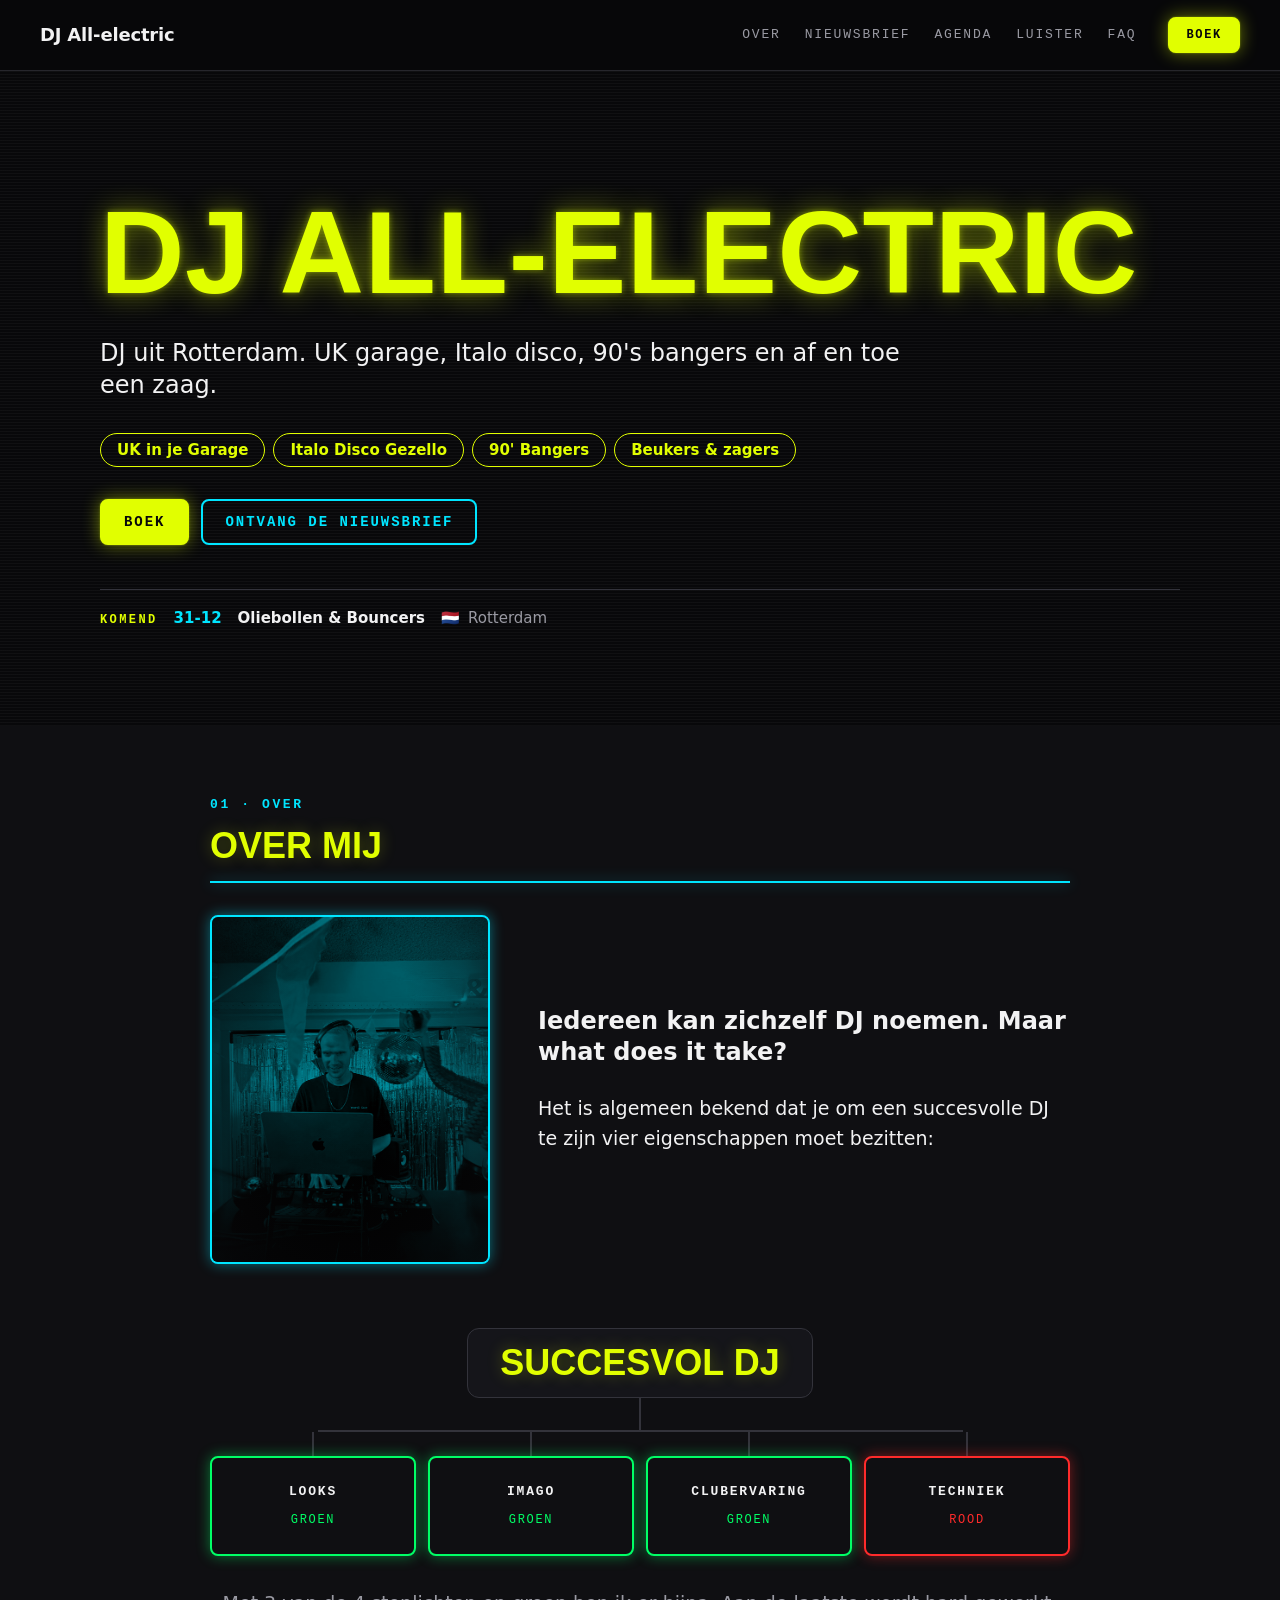
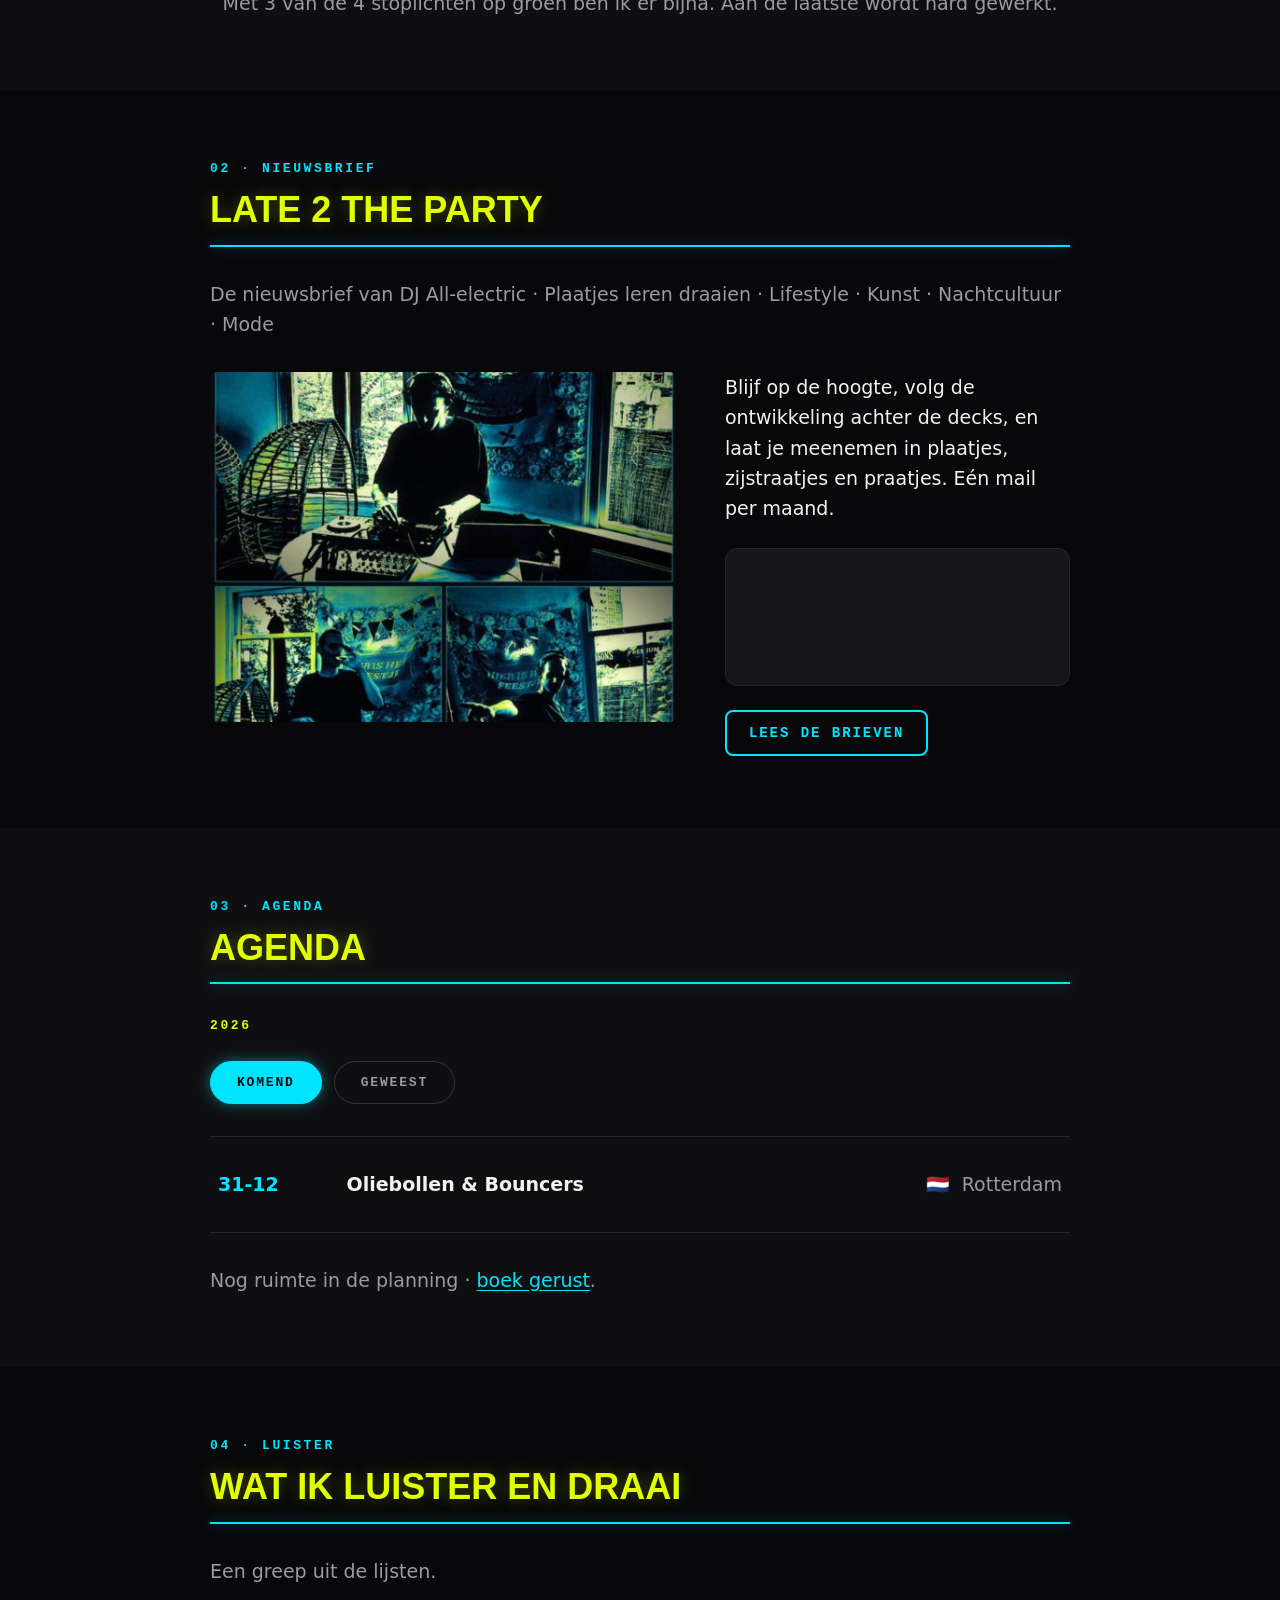
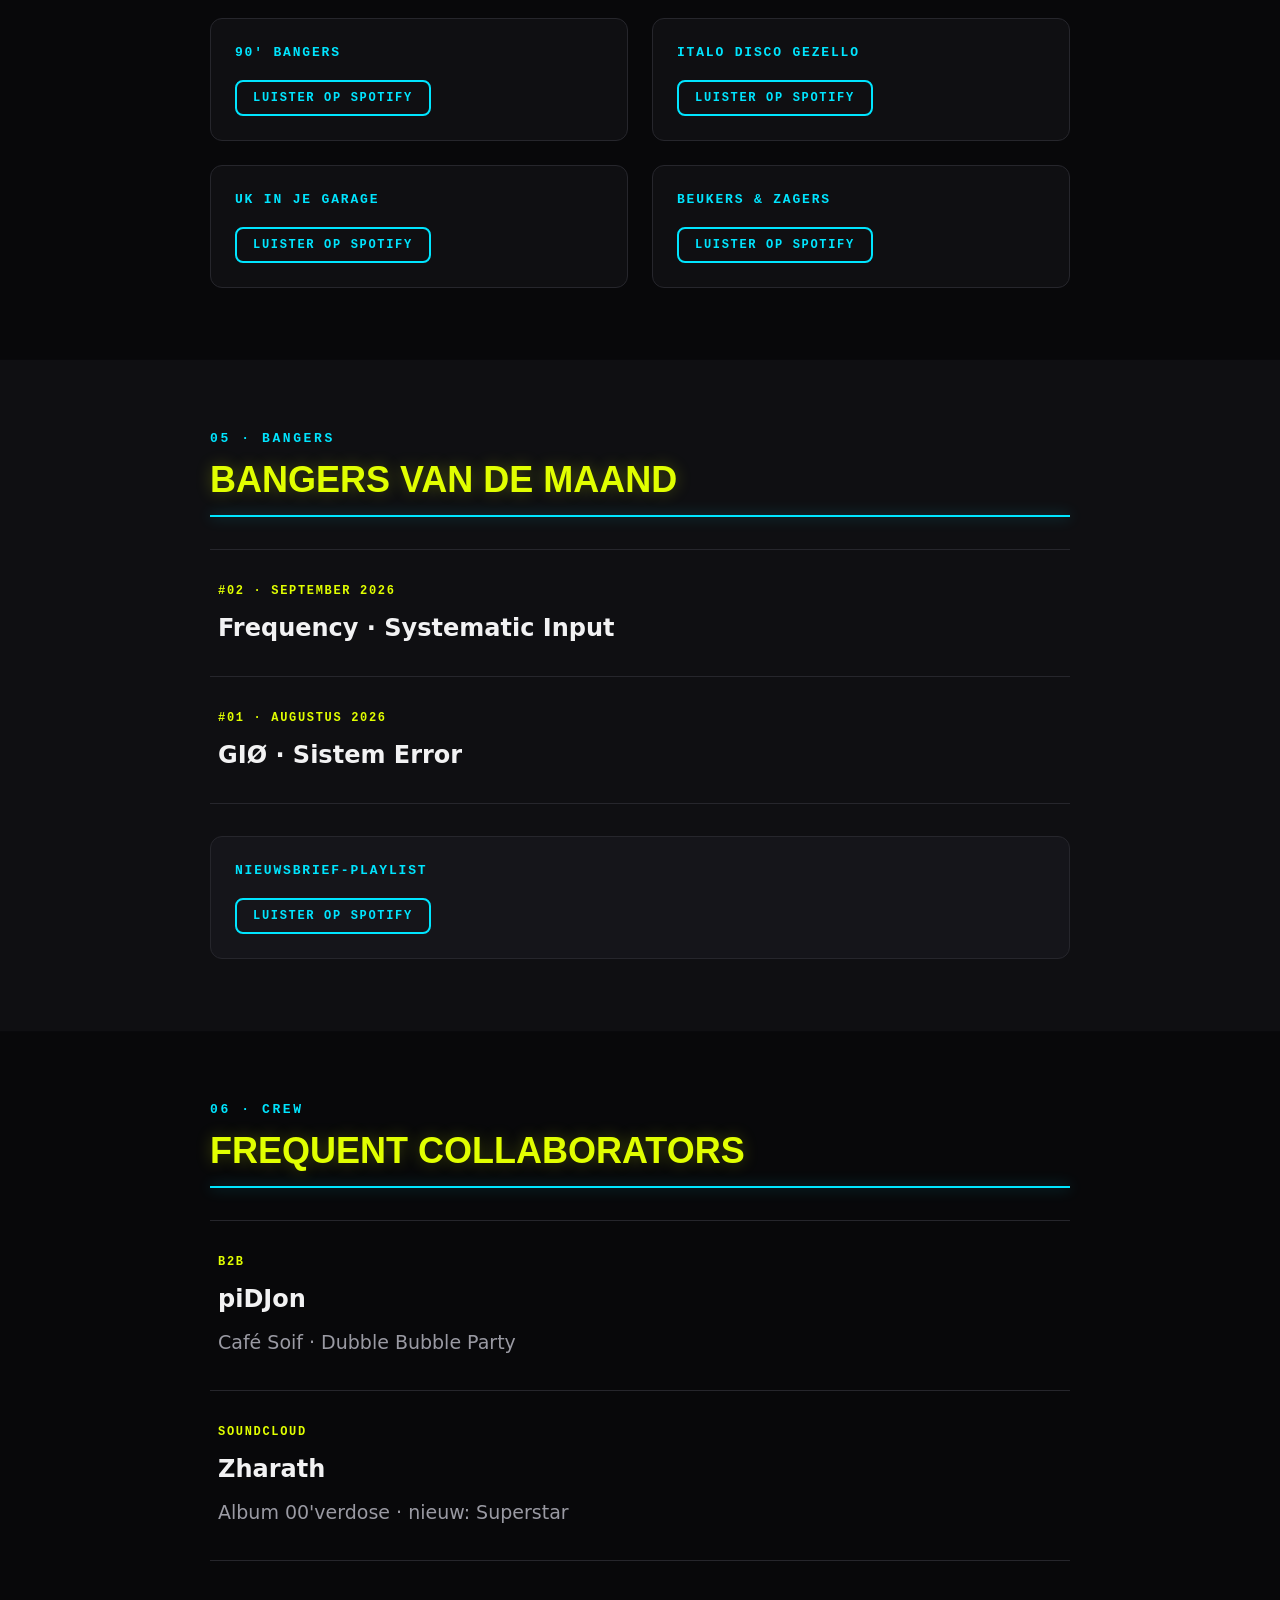
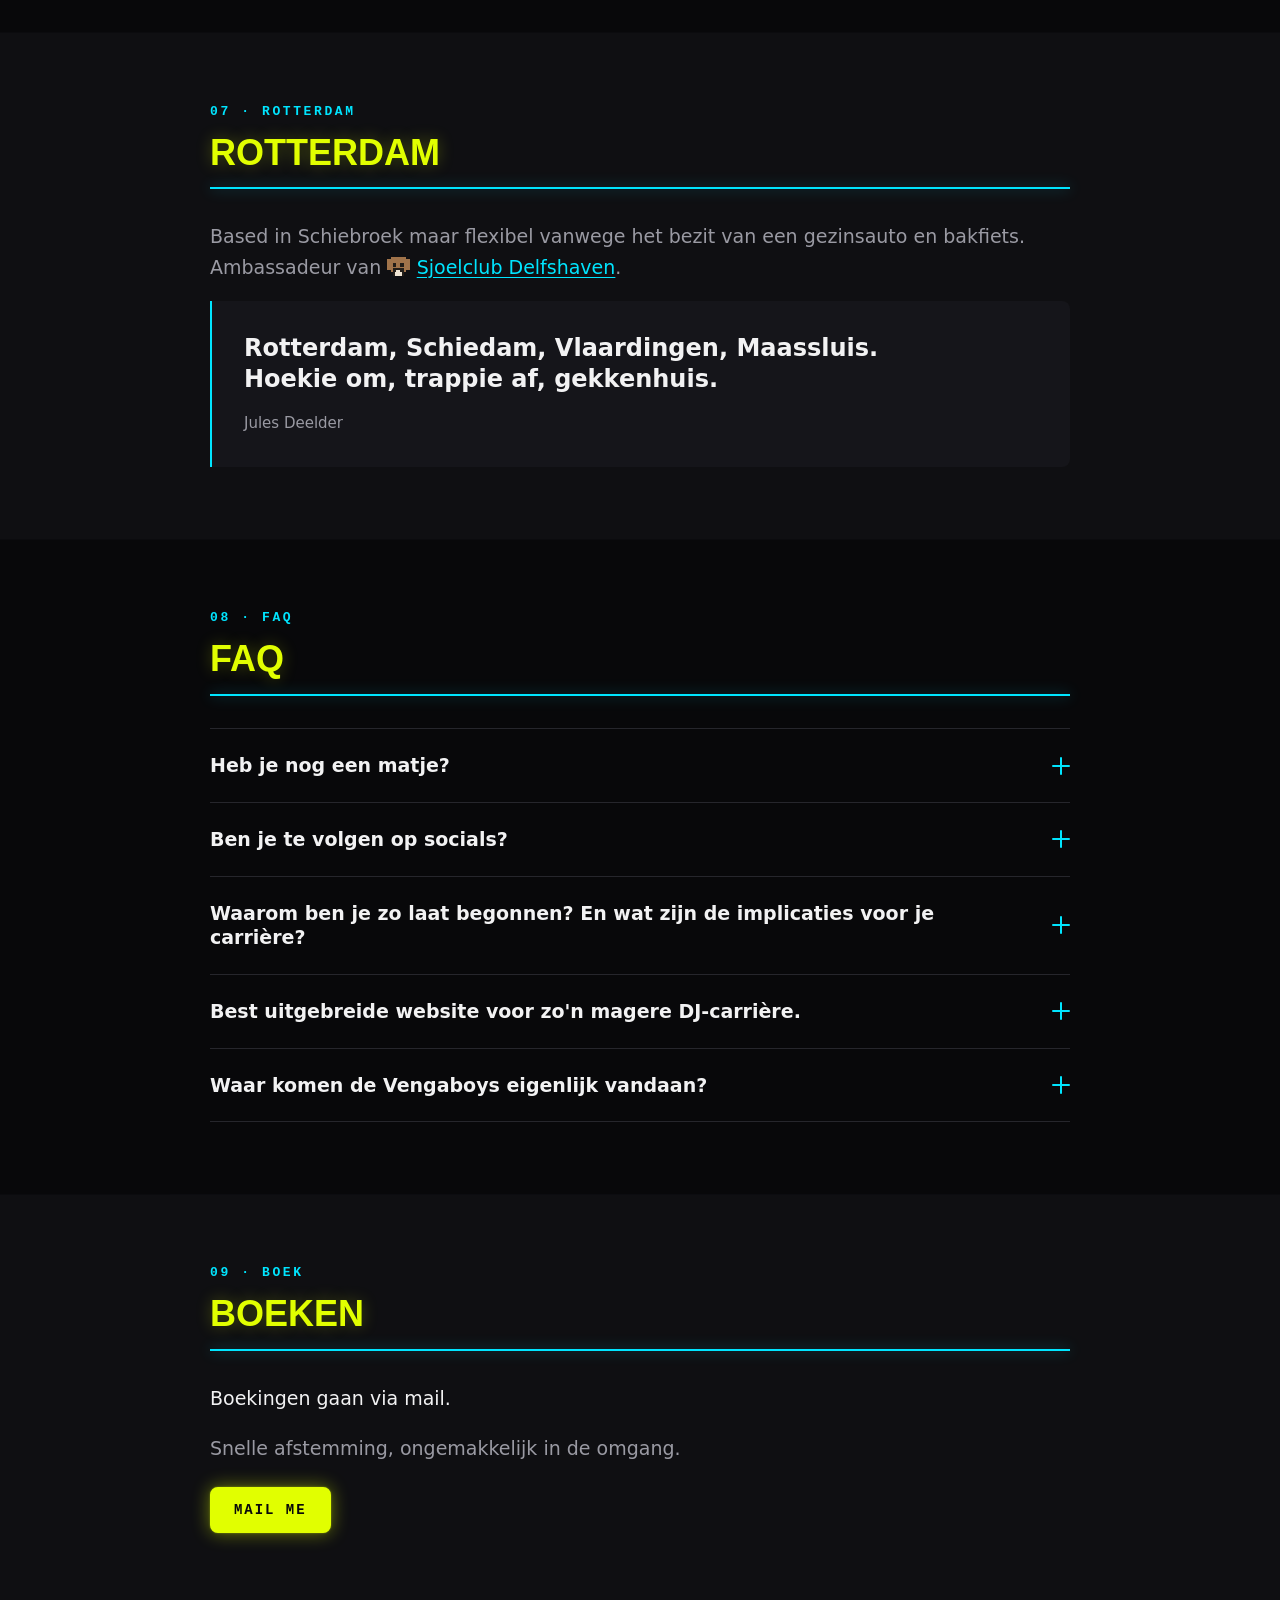
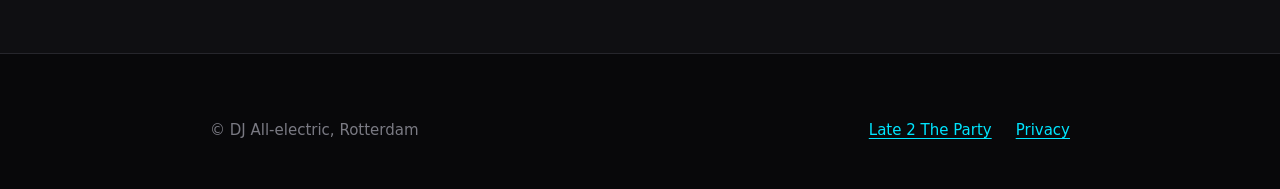
==== commit c21f8f0b: "DJ All-electric: review verwerkt in home, nieuwsbrief, privacy en 404 Naam DJ All-electric in kaders" ====
--- a/docs/index.html
+++ b/docs/index.html
@@ -2,55 +2,180 @@
 <html lang="nl">
 <head>
   <meta charset="UTF-8">
+  <meta http-equiv="Content-Security-Policy" content="default-src 'self'; script-src 'self' 'unsafe-inline' https://*.mailerlite.com https://assets.mlcdn.com; style-src 'self' 'unsafe-inline' https://*.mailerlite.com https://assets.mlcdn.com; img-src 'self' data: https://*.mailerlite.com https://*.mlcdn.com; font-src 'self' https://*.mailerlite.com https://assets.mlcdn.com; connect-src 'self' https://*.mailerlite.com https://assets.mlcdn.com; frame-src https://open.spotify.com https://*.mailerlite.com; media-src 'self'; form-action 'self' https://*.mailerlite.com; base-uri 'self'; object-src 'none'">
+  <meta name="referrer" content="strict-origin-when-cross-origin">
   <meta name="viewport" content="width=device-width, initial-scale=1.0">
 
   <!-- Favicon (emoji, geen extra bestand nodig) -->
   <link rel="icon" href="data:image/svg+xml,<svg xmlns=%22http://www.w3.org/2000/svg%22 viewBox=%220 0 100 100%22><text y=%22.9em%22 font-size=%2290%22>🎧</text></svg>">
 
   <!-- SEO -->
-  <title>all-electric · DJ uit Rotterdam</title>
-  <meta name="description" content="all-electric, DJ uit Rotterdam. UK Garage, Italo Disco, 90's bangers. Nieuwsbrief: Late 2 The Party.">
+  <title>DJ All-electric · DJ uit Rotterdam · UK garage, Italo disco en 90's bangers</title>
+  <meta name="description" content="DJ All-electric, DJ uit Rotterdam. UK garage, Italo disco en 90's bangers. Bekijk de agenda, boek via mail of lees de nieuwsbrief Late 2 The Party.">
 
   <!-- Open Graph -->
-  <meta property="og:title" content="all-electric · DJ uit Rotterdam">
-  <meta property="og:description" content="DJ uit Rotterdam. Nieuwsbrief: Late 2 The Party.">
+  <meta property="og:title" content="DJ All-electric · DJ uit Rotterdam">
+  <meta property="og:description" content="UK garage, Italo disco en 90's bangers. Agenda, boeken en de nieuwsbrief Late 2 The Party.">
   <meta property="og:type" content="website">
+  <meta property="og:site_name" content="DJ All-electric">
+  <meta property="og:locale" content="nl_NL">
   <link rel="canonical" href="https://www.late2theparty.nl/">
   <meta property="og:url" content="https://www.late2theparty.nl/">
-  <meta property="og:image" content="https://www.late2theparty.nl/hero.jpg">
+  <meta property="og:image" content="https://www.late2theparty.nl/deelbeeld.jpg">
+  <meta property="og:image:width" content="1200">
+  <meta property="og:image:height" content="630">
 
   <!-- Twitter card -->
   <meta name="twitter:card" content="summary_large_image">
-  <meta name="twitter:title" content="all-electric · DJ uit Rotterdam">
-  <meta name="twitter:description" content="DJ uit Rotterdam. Nieuwsbrief: Late 2 The Party.">
-  <meta name="twitter:image" content="https://www.late2theparty.nl/hero.jpg">
+  <meta name="twitter:title" content="DJ All-electric · DJ uit Rotterdam">
+  <meta name="twitter:description" content="UK garage, Italo disco en 90's bangers. Agenda, boeken en de nieuwsbrief Late 2 The Party.">
+  <meta name="twitter:image" content="https://www.late2theparty.nl/deelbeeld.jpg">
 
   <meta name="theme-color" content="#08080a">
 
   <!-- Design system (letterlijk de export) en daarna de opmaak van deze site -->
+  <link rel="preload" href="fonts/archivo-800.woff2" as="font" type="font/woff2" crossorigin>
+  <link rel="preload" href="fonts/space-grotesk-400.woff2" as="font" type="font/woff2" crossorigin>
   <link rel="stylesheet" href="all-electric.css">
   <link rel="stylesheet" href="style.css">
 
   <!-- Structured data -->
   <script type="application/ld+json">
-  {
-    "@context": "https://schema.org",
-    "@type": "MusicGroup",
-    "name": "all-electric",
-    "description": "DJ uit Rotterdam. UK Garage, Italo Disco en 90's bangers.",
-    "genre": ["UK Garage", "Italo Disco", "90s dance"],
-    "url": "https://www.late2theparty.nl/",
-    "image": "https://www.late2theparty.nl/hero.jpg",
-    "email": "hallo@late2theparty.nl",
-    "foundingLocation": "Rotterdam, Nederland"
-  }
+{
+  "@context": "https://schema.org",
+  "@graph": [
+    {
+      "@type": "WebSite",
+      "@id": "https://www.late2theparty.nl/#site",
+      "url": "https://www.late2theparty.nl/",
+      "name": "DJ All-electric",
+      "alternateName": "Late 2 The Party",
+      "inLanguage": "nl"
+    },
+    {
+      "@type": "MusicGroup",
+      "@id": "https://www.late2theparty.nl/#dj",
+      "name": "DJ All-electric",
+      "alternateName": "All-electric",
+      "description": "DJ uit Rotterdam. UK garage, Italo disco en 90's bangers.",
+      "genre": [
+        "UK Garage",
+        "Italo Disco",
+        "90s dance"
+      ],
+      "url": "https://www.late2theparty.nl/",
+      "image": "https://www.late2theparty.nl/hero.jpg",
+      "email": "hallo@late2theparty.nl",
+      "foundingLocation": {
+        "@type": "City",
+        "name": "Rotterdam"
+      },
+      "areaServed": "Rotterdam"
+    },
+    {
+      "@type": "MusicEvent",
+      "name": "Oliebollen & Bouncers",
+      "startDate": "2026-12-31",
+      "eventStatus": "https://schema.org/EventScheduled",
+      "eventAttendanceMode": "https://schema.org/OfflineEventAttendanceMode",
+      "location": {
+        "@type": "Place",
+        "name": "Rotterdam",
+        "address": {
+          "@type": "PostalAddress",
+          "addressLocality": "Rotterdam",
+          "addressCountry": "NL"
+        }
+      },
+      "performer": {
+        "@id": "https://www.late2theparty.nl/#dj"
+      }
+    },
+    {
+      "@type": "MusicEvent",
+      "name": "Tunes 4 my boy",
+      "startDate": "2026-10-24",
+      "eventStatus": "https://schema.org/EventScheduled",
+      "eventAttendanceMode": "https://schema.org/OfflineEventAttendanceMode",
+      "location": {
+        "@type": "Place",
+        "name": "Rotterdam",
+        "address": {
+          "@type": "PostalAddress",
+          "addressLocality": "Rotterdam",
+          "addressCountry": "NL"
+        }
+      },
+      "performer": {
+        "@id": "https://www.late2theparty.nl/#dj"
+      }
+    },
+    {
+      "@type": "MusicEvent",
+      "name": "Dubble Bubble Party",
+      "startDate": "2026-10-17",
+      "eventStatus": "https://schema.org/EventScheduled",
+      "eventAttendanceMode": "https://schema.org/OfflineEventAttendanceMode",
+      "location": {
+        "@type": "Place",
+        "name": "Rotterdam",
+        "address": {
+          "@type": "PostalAddress",
+          "addressLocality": "Rotterdam",
+          "addressCountry": "NL"
+        }
+      },
+      "performer": {
+        "@id": "https://www.late2theparty.nl/#dj"
+      }
+    },
+    {
+      "@type": "MusicEvent",
+      "name": "TELLES B-DAY",
+      "startDate": "2026-08-15",
+      "eventStatus": "https://schema.org/EventScheduled",
+      "eventAttendanceMode": "https://schema.org/OfflineEventAttendanceMode",
+      "location": {
+        "@type": "Place",
+        "name": "Café Soif",
+        "address": {
+          "@type": "PostalAddress",
+          "addressLocality": "Rotterdam",
+          "addressCountry": "NL"
+        }
+      },
+      "performer": {
+        "@id": "https://www.late2theparty.nl/#dj"
+      }
+    },
+    {
+      "@type": "MusicEvent",
+      "name": "Pride Company Party",
+      "startDate": "2026-07-31",
+      "eventStatus": "https://schema.org/EventScheduled",
+      "eventAttendanceMode": "https://schema.org/OfflineEventAttendanceMode",
+      "location": {
+        "@type": "Place",
+        "name": "Amsterdam",
+        "address": {
+          "@type": "PostalAddress",
+          "addressLocality": "Amsterdam",
+          "addressCountry": "NL"
+        }
+      },
+      "performer": {
+        "@id": "https://www.late2theparty.nl/#dj"
+      }
+    }
+  ]
+}
   </script>
 </head>
-<body>
+<body class="home">
   <a class="skip-link ae-btn ae-btn--outline ae-btn--sm" href="#hoofdinhoud">Naar inhoud</a>
 
   <nav class="ae-nav ae-nav--sticky" aria-label="Hoofdmenu">
-    <a class="ae-nav__mark" href="#hero">all-electric</a>
+    <a class="ae-nav__mark" href="#hero">DJ All-electric</a>
     <ul class="ae-nav__links">
       <li><a class="ae-nav__link" href="#over">Over</a></li>
       <li><a class="ae-nav__link" href="#nieuwsbrief">Nieuwsbrief</a></li>
@@ -66,16 +191,20 @@
   <!-- HERO -->
   <section class="ae-hero" id="hero">
     <div class="ae-hero__inner">
-      <h1 class="ae-hero__title">all-electric</h1>
+      <h1 class="ae-hero__title">DJ All-electric</h1>
+      <p class="ae-hero__intro">DJ uit Rotterdam. UK garage, Italo disco, 90's bangers en af en toe een zaag.</p>
 
       <div class="ae-pills">
-        <a class="ae-pill" href="https://open.spotify.com/playlist/3SSnkNHaZYFEnFsS2uNzvc?si=Rkkg8hDzQoSK9qMRm84tKg" target="_blank" rel="noopener">UK in je Garage</a>
-        <a class="ae-pill" href="https://open.spotify.com/playlist/0wihgNsvUCuYe4vIcIEJX1?si=40QB4XUaSfa1ktWyz97FcA&amp;pi=Adpx3Pd0QFGsA" target="_blank" rel="noopener">Italo Disco Gezello</a>
-        <a class="ae-pill" href="https://open.spotify.com/playlist/6vOpbanOj8kMaIDSkkobG8?si=ckpwqJuDSN2oO83r56tTGg" target="_blank" rel="noopener">90' Bangers</a>
-        <a class="ae-pill" href="https://open.spotify.com/playlist/5kQzJcHHc57Rl9Vzh4SRj6?si=ad35b520052c4538" target="_blank" rel="noopener">Beukers &amp; zagers</a>
-      </div>
-
-      <a class="ae-btn ae-btn--outline" href="#aanmelden">Ontvang de nieuwsbrief</a>
+        <a class="ae-pill" href="https://open.spotify.com/playlist/3SSnkNHaZYFEnFsS2uNzvc?si=Rkkg8hDzQoSK9qMRm84tKg" target="_blank" rel="noopener noreferrer">UK in je Garage</a>
+        <a class="ae-pill" href="https://open.spotify.com/playlist/0wihgNsvUCuYe4vIcIEJX1?si=40QB4XUaSfa1ktWyz97FcA&amp;pi=Adpx3Pd0QFGsA" target="_blank" rel="noopener noreferrer">Italo Disco Gezello</a>
+        <a class="ae-pill" href="https://open.spotify.com/playlist/6vOpbanOj8kMaIDSkkobG8?si=ckpwqJuDSN2oO83r56tTGg" target="_blank" rel="noopener noreferrer">90' Bangers</a>
+        <a class="ae-pill" href="https://open.spotify.com/playlist/5kQzJcHHc57Rl9Vzh4SRj6?si=ad35b520052c4538" target="_blank" rel="noopener noreferrer">Beukers &amp; zagers</a>
+      </div>
+
+      <p class="actions hero-actions">
+        <a class="ae-btn ae-btn--primary" href="#contact">Boek</a>
+        <a class="ae-btn ae-btn--outline" href="#aanmelden">Ontvang de nieuwsbrief</a>
+      </p>
 
       <!-- Eerstvolgend optreden: main.js vult dit uit de eerste rij onder Komend in de agenda -->
       <a class="ae-hero__next" id="heroNext" href="#agenda" hidden></a>
@@ -83,8 +212,8 @@
   </section>
 
   <!-- OVER MIJ -->
-  <section class="page-section" id="over">
-    <div class="ae-heading">
+  <section class="page-section page-section--band" id="over">
+    <div class="ae-heading" data-label="Over">
       <h2 class="ae-heading__title">Over mij</h2>
       <span class="ae-heading__rule" aria-hidden="true"></span>
     </div>
@@ -92,11 +221,7 @@
     <div class="split">
       <!-- FOTO: hero.jpg staat in docs/ (zelfde bestandsnaam houden) -->
       <div class="ae-photo ae-photo--rim ae-photo--maan split__photo">
-        <picture>
-          <source type="image/avif" srcset="hero-640.avif 640w, hero-1200.avif 1200w" sizes="(max-width: 680px) 320px, 280px">
-          <source type="image/webp" srcset="hero-640.webp 640w, hero-1200.webp 1200w" sizes="(max-width: 680px) 320px, 280px">
-          <img src="hero-640.jpg" srcset="hero-640.jpg 640w, hero.jpg 1200w" sizes="(max-width: 680px) 320px, 280px" alt="Portretfoto van all-electric" width="1200" height="1600" loading="eager" fetchpriority="high">
-        </picture>
+        <img src="hero.jpg" width="639" height="853" alt="Portretfoto van DJ All-electric" loading="lazy">
       </div>
 
       <div>
@@ -134,23 +259,19 @@
 
   <!-- NIEUWSBRIEF, LATE 2 THE PARTY -->
   <section class="page-section page-section--media-end" id="nieuwsbrief">
-    <div class="ae-heading">
+    <div class="ae-heading" data-label="Nieuwsbrief">
       <h2 class="ae-heading__title">Late 2 The Party</h2>
       <span class="ae-heading__rule" aria-hidden="true"></span>
     </div>
-    <p class="muted">De nieuwsbrief van all-electric &middot; Plaatjes leren draaien &middot; Lifestyle &middot; Kunst &middot; Nachtcultuur &middot; Mode</p>
+    <p class="muted">De nieuwsbrief van DJ All-electric &middot; Plaatjes leren draaien &middot; Lifestyle &middot; Kunst &middot; Nachtcultuur &middot; Mode</p>
 
     <div class="nb-promo">
       <a class="ae-photo nb-promo__beeld" href="nieuwsbrief/" aria-label="Naar het nieuwsbriefarchief">
-        <picture>
-          <source type="image/avif" srcset="collage-640.avif 640w, collage-1246.avif 1246w" sizes="(max-width: 700px) 100vw, 470px">
-          <source type="image/webp" srcset="collage-640.webp 640w, collage-1246.webp 1246w" sizes="(max-width: 700px) 100vw, 470px">
-          <img src="collage-640.jpg" srcset="collage-640.jpg 640w, collage.jpg 1246w" sizes="(max-width: 700px) 100vw, 470px" alt="all-electric achter de decks, drie foto's in duotoon" width="1246" height="1442" loading="lazy">
-        </picture>
+        <img src="collage.jpg" width="1000" height="1157" alt="DJ All-electric achter de decks, drie foto's in duotoon" loading="lazy">
       </a>
 
       <div>
-        <p>Blijf op de hoogte, volg de ontwikkeling achter de decks, en laat je meenemen in plaatjes, zijstraatjes en praatjes.</p>
+        <p>Blijf op de hoogte, volg de ontwikkeling achter de decks, en laat je meenemen in plaatjes, zijstraatjes en praatjes. Eén mail per maand.</p>
         <div class="ae-formpanel" id="aanmelden">
           <div class="ml-embedded" data-form="aK1pC9"></div>
         </div>
@@ -161,22 +282,9 @@
     </div>
   </section>
 
-  <!-- ROTTERDAM -->
-  <section class="page-section" id="rotterdam">
-    <div class="ae-heading">
-      <h2 class="ae-heading__title">Rotterdam</h2>
-      <span class="ae-heading__rule" aria-hidden="true"></span>
-    </div>
-    <p class="muted">Based in Schiebroek maar flexibel vanwege het bezit van een gezinsauto en bakfiets. Ambassadeur van <a href="https://sjoelclubdelfshaven.nl/" target="_blank" rel="noopener"><svg class="sjoel-icoon" viewBox="0 0 12 10" shape-rendering="crispEdges" aria-hidden="true"><rect x="2" y="0" width="8" height="1" fill="#a0734a"/><rect x="0" y="1" width="12" height="1" fill="#a0734a"/><rect x="0" y="2" width="12" height="1" fill="#a0734a"/><rect x="0" y="3" width="3" height="1" fill="#a0734a"/><rect x="3" y="3" width="2" height="1" fill="#221d18"/><rect x="5" y="3" width="2" height="1" fill="#a0734a"/><rect x="7" y="3" width="2" height="1" fill="#221d18"/><rect x="9" y="3" width="3" height="1" fill="#a0734a"/><rect x="0" y="4" width="3" height="1" fill="#a0734a"/><rect x="3" y="4" width="2" height="1" fill="#221d18"/><rect x="5" y="4" width="2" height="1" fill="#a0734a"/><rect x="7" y="4" width="2" height="1" fill="#221d18"/><rect x="9" y="4" width="3" height="1" fill="#a0734a"/><rect x="0" y="5" width="12" height="1" fill="#a0734a"/><rect x="0" y="6" width="3" height="1" fill="#a0734a"/><rect x="3" y="6" width="6" height="1" fill="#221d18"/><rect x="9" y="6" width="3" height="1" fill="#a0734a"/><rect x="2" y="7" width="1" height="1" fill="#a0734a"/><rect x="3" y="7" width="2" height="1" fill="#221d18"/><rect x="5" y="7" width="2" height="1" fill="#efe4d3"/><rect x="7" y="7" width="2" height="1" fill="#221d18"/><rect x="9" y="7" width="1" height="1" fill="#a0734a"/><rect x="3" y="8" width="1" height="1" fill="#221d18"/><rect x="4" y="8" width="4" height="1" fill="#efe4d3"/><rect x="8" y="8" width="1" height="1" fill="#221d18"/><rect x="3" y="9" width="1" height="1" fill="#221d18"/><rect x="4" y="9" width="4" height="1" fill="#efe4d3"/><rect x="8" y="9" width="1" height="1" fill="#221d18"/></svg>Sjoelclub Delfshaven</a>.</p>
-    <blockquote class="ae-quote">
-      <p class="ae-quote__text">Rotterdam, Schiedam, Vlaardingen, Maassluis.<br>Hoekie om, trappie af, gekkenhuis.</p>
-      <cite class="ae-quote__source">Jules Deelder</cite>
-    </blockquote>
-  </section>
-
   <!-- AGENDA -->
-  <section class="page-section" id="agenda">
-    <div class="ae-heading">
+  <section class="page-section page-section--band" id="agenda">
+    <div class="ae-heading" data-label="Agenda">
       <h2 class="ae-heading__title">Agenda</h2>
       <span class="ae-heading__rule" aria-hidden="true"></span>
     </div>
@@ -192,21 +300,12 @@
       <!--
         NIEUWE DATUM: kopieer een <li> naar het juiste paneel.
         datum (DD-MM) | naam van het optreden | vlag + plaats
-        De bovenste rij onder Komend verschijnt ook in de hero.
+        data-datum is de volledige datum (JJJJ-MM-DD). Na die dag zet main.js
+        de rij vanzelf onder Geweest. De eerste rij onder Komend verschijnt in de hero.
       -->
       <div class="agenda-paneel" id="paneel-komend" role="tabpanel" aria-labelledby="tab-komend">
         <ul class="ae-agenda__list">
-          <li class="ae-agenda__row">
-            <span class="ae-agenda__date">17-10</span>
-            <span class="ae-agenda__name">Dubble Bubble Party &middot; B2B met piDJon</span>
-            <span class="ae-agenda__loc"><span aria-hidden="true">🇳🇱</span><span>Rotterdam</span></span>
-          </li>
-          <li class="ae-agenda__row">
-            <span class="ae-agenda__date">24-10</span>
-            <span class="ae-agenda__name">Tunes 4 my boy</span>
-            <span class="ae-agenda__loc"><span aria-hidden="true">🇳🇱</span><span>Rotterdam</span></span>
-          </li>
-          <li class="ae-agenda__row">
+          <li class="ae-agenda__row" data-datum="2026-12-31">
             <span class="ae-agenda__date">31-12</span>
             <span class="ae-agenda__name">Oliebollen &amp; Bouncers</span>
             <span class="ae-agenda__loc"><span aria-hidden="true">🇳🇱</span><span>Rotterdam</span></span>
@@ -217,17 +316,27 @@
 
       <div class="agenda-paneel" id="paneel-geweest" role="tabpanel" aria-labelledby="tab-geweest" hidden>
         <ul class="ae-agenda__list">
-          <li class="ae-agenda__row">
+          <li class="ae-agenda__row" data-datum="2026-10-24">
+            <span class="ae-agenda__date">24-10</span>
+            <span class="ae-agenda__name">Tunes 4 my boy</span>
+            <span class="ae-agenda__loc"><span aria-hidden="true">🇳🇱</span><span>Rotterdam</span></span>
+          </li>
+          <li class="ae-agenda__row" data-datum="2026-10-17">
+            <span class="ae-agenda__date">17-10</span>
+            <span class="ae-agenda__name">Dubble Bubble Party &middot; B2B met piDJon</span>
+            <span class="ae-agenda__loc"><span aria-hidden="true">🇳🇱</span><span>Rotterdam</span></span>
+          </li>
+          <li class="ae-agenda__row" data-datum="2026-09-04">
             <span class="ae-agenda__date">04-09</span>
             <span class="ae-agenda__name">Gastset</span>
             <span class="ae-agenda__loc"><span aria-hidden="true">🇫🇷</span><span>Franse Ardennen</span></span>
           </li>
-          <li class="ae-agenda__row">
+          <li class="ae-agenda__row" data-datum="2026-08-15">
             <span class="ae-agenda__date">15-08</span>
             <span class="ae-agenda__name">TELLES B-DAY @ Caf&eacute; Soif</span>
             <span class="ae-agenda__loc"><span aria-hidden="true">🇳🇱</span><span>Rotterdam</span></span>
           </li>
-          <li class="ae-agenda__row">
+          <li class="ae-agenda__row" data-datum="2026-07-31">
             <span class="ae-agenda__date">31-07</span>
             <span class="ae-agenda__name">Pride Company Party</span>
             <span class="ae-agenda__loc"><span aria-hidden="true">🏳️‍🌈</span><span>Amsterdam</span></span>
@@ -237,9 +346,66 @@
     </div>
   </section>
 
+  <!-- LUISTER (Spotify) -->
+  <section class="page-section" id="luister">
+    <div class="ae-heading" data-label="Luister">
+      <h2 class="ae-heading__title">Wat ik luister en draai</h2>
+      <span class="ae-heading__rule" aria-hidden="true"></span>
+    </div>
+    <p class="muted">Een greep uit de lijsten.</p>
+    <div class="listen-grid">
+      <div class="listen-card" data-spotify="https://open.spotify.com/embed/playlist/6vOpbanOj8kMaIDSkkobG8?utm_source=generator&amp;theme=0" data-title="90' Bangers playlist">
+        <p class="listen-card__label">90' Bangers</p>
+        <button type="button" class="ae-btn ae-btn--outline ae-btn--sm listen-card__play">Luister op Spotify</button>
+      </div>
+      <div class="listen-card" data-spotify="https://open.spotify.com/embed/playlist/0wihgNsvUCuYe4vIcIEJX1?utm_source=generator&amp;theme=0" data-title="Italo Disco Gezello playlist">
+        <p class="listen-card__label">Italo Disco Gezello</p>
+        <button type="button" class="ae-btn ae-btn--outline ae-btn--sm listen-card__play">Luister op Spotify</button>
+      </div>
+      <div class="listen-card" data-spotify="https://open.spotify.com/embed/playlist/3SSnkNHaZYFEnFsS2uNzvc?utm_source=generator&amp;theme=0" data-title="UK in je Garage playlist">
+        <p class="listen-card__label">UK in je Garage</p>
+        <button type="button" class="ae-btn ae-btn--outline ae-btn--sm listen-card__play">Luister op Spotify</button>
+      </div>
+      <div class="listen-card" data-spotify="https://open.spotify.com/embed/playlist/5kQzJcHHc57Rl9Vzh4SRj6?utm_source=generator&amp;theme=0" data-title="Beukers en zagers playlist">
+        <p class="listen-card__label">Beukers &amp; zagers</p>
+        <button type="button" class="ae-btn ae-btn--outline ae-btn--sm listen-card__play">Luister op Spotify</button>
+      </div>
+    </div>
+  </section>
+
+  <!-- BANGERS VAN DE MAAND -->
+  <section class="page-section page-section--band" id="bangers">
+    <div class="ae-heading" data-label="Bangers">
+      <h2 class="ae-heading__title">Bangers van de maand</h2>
+      <span class="ae-heading__rule" aria-hidden="true"></span>
+    </div>
+    <!--
+      NIEUWE BANGER: kopieer een <li> en zet hem bovenaan.
+      Meta: editie en maand. Link: de track op Spotify.
+    -->
+    <ul class="nb-list">
+      <li class="nb-item">
+        <a class="nb-item__link" href="https://open.spotify.com/track/2mPYczOWyVFR4iQO73PtnK" target="_blank" rel="noopener noreferrer">
+          <span class="nb-item__meta">#02 &middot; september 2026</span>
+          <h3 class="nb-item__title">Frequency &middot; Systematic Input</h3>
+        </a>
+      </li>
+      <li class="nb-item">
+        <a class="nb-item__link" href="https://open.spotify.com/track/5fKil1HCUAk45V4ExBdMEV" target="_blank" rel="noopener noreferrer">
+          <span class="nb-item__meta">#01 &middot; augustus 2026</span>
+          <h3 class="nb-item__title">GIØ &middot; Sistem Error</h3>
+        </a>
+      </li>
+    </ul>
+    <div class="listen-card bangers-playlist" data-spotify="https://open.spotify.com/embed/playlist/38ZxwIsjA0LoZfAJpw7fxr?utm_source=generator&amp;theme=0" data-title="Nieuwsbrief-playlist">
+      <p class="listen-card__label">Nieuwsbrief-playlist</p>
+      <button type="button" class="ae-btn ae-btn--outline ae-btn--sm listen-card__play">Luister op Spotify</button>
+    </div>
+  </section>
+
   <!-- FREQUENT COLLABORATORS -->
   <section class="page-section" id="crew">
-    <div class="ae-heading">
+    <div class="ae-heading" data-label="Crew">
       <h2 class="ae-heading__title">Frequent collaborators</h2>
       <span class="ae-heading__rule" aria-hidden="true"></span>
     </div>
@@ -256,7 +422,7 @@
         </div>
       </li>
       <li class="nb-item">
-        <a class="nb-item__link" href="https://on.soundcloud.com/RV7y13WpXcThRy1Xry" target="_blank" rel="noopener">
+        <a class="nb-item__link" href="https://on.soundcloud.com/RV7y13WpXcThRy1Xry" target="_blank" rel="noopener noreferrer">
           <span class="nb-item__meta">SoundCloud</span>
           <h3 class="nb-item__title">Zharath</h3>
           <p class="nb-item__teaser">Album 00'verdose &middot; nieuw: Superstar</p>
@@ -265,66 +431,22 @@
     </ul>
   </section>
 
-  <!-- LUISTER (Spotify) -->
-  <section class="page-section" id="luister">
-    <div class="ae-heading">
-      <h2 class="ae-heading__title">Wat ik luister en draai</h2>
-      <span class="ae-heading__rule" aria-hidden="true"></span>
-    </div>
-    <p class="muted">Een greep uit de lijsten.</p>
-    <div class="listen-grid">
-      <div class="listen-card" data-spotify="https://open.spotify.com/embed/playlist/6vOpbanOj8kMaIDSkkobG8?utm_source=generator&amp;theme=0" data-title="90' Bangers playlist">
-        <p class="listen-card__label">90' Bangers</p>
-        <button type="button" class="ae-btn ae-btn--outline ae-btn--sm listen-card__play">Luister op Spotify</button>
-      </div>
-      <div class="listen-card" data-spotify="https://open.spotify.com/embed/playlist/0wihgNsvUCuYe4vIcIEJX1?utm_source=generator&amp;theme=0" data-title="Italo Disco Gezello playlist">
-        <p class="listen-card__label">Italo Disco Gezello</p>
-        <button type="button" class="ae-btn ae-btn--outline ae-btn--sm listen-card__play">Luister op Spotify</button>
-      </div>
-      <div class="listen-card" data-spotify="https://open.spotify.com/embed/playlist/3SSnkNHaZYFEnFsS2uNzvc?utm_source=generator&amp;theme=0" data-title="UK in je Garage playlist">
-        <p class="listen-card__label">UK in je Garage</p>
-        <button type="button" class="ae-btn ae-btn--outline ae-btn--sm listen-card__play">Luister op Spotify</button>
-      </div>
-      <div class="listen-card" data-spotify="https://open.spotify.com/embed/playlist/5kQzJcHHc57Rl9Vzh4SRj6?utm_source=generator&amp;theme=0" data-title="Beukers en zagers playlist">
-        <p class="listen-card__label">Beukers &amp; zagers</p>
-        <button type="button" class="ae-btn ae-btn--outline ae-btn--sm listen-card__play">Luister op Spotify</button>
-      </div>
-    </div>
-  </section>
-
-  <!-- BANGERS VAN DE MAAND -->
-  <section class="page-section" id="bangers">
-    <div class="ae-heading">
-      <h2 class="ae-heading__title">Bangers van de maand</h2>
-      <span class="ae-heading__rule" aria-hidden="true"></span>
-    </div>
-    <!--
-      NIEUWE BANGER: kopieer een <li> en zet hem bovenaan.
-      Meta: editie en maand. Link: de track op Spotify.
-    -->
-    <ul class="nb-list">
-      <li class="nb-item">
-        <a class="nb-item__link" href="https://open.spotify.com/track/2mPYczOWyVFR4iQO73PtnK" target="_blank" rel="noopener">
-          <span class="nb-item__meta">#02 &middot; september 2026</span>
-          <h3 class="nb-item__title">Frequency &middot; Systematic Input</h3>
-        </a>
-      </li>
-      <li class="nb-item">
-        <a class="nb-item__link" href="https://open.spotify.com/track/5fKil1HCUAk45V4ExBdMEV" target="_blank" rel="noopener">
-          <span class="nb-item__meta">#01 &middot; augustus 2026</span>
-          <h3 class="nb-item__title">GIØ &middot; Sistem Error</h3>
-        </a>
-      </li>
-    </ul>
-    <div class="listen-card bangers-playlist" data-spotify="https://open.spotify.com/embed/playlist/38ZxwIsjA0LoZfAJpw7fxr?utm_source=generator&amp;theme=0" data-title="Nieuwsbrief-playlist">
-      <p class="listen-card__label">Nieuwsbrief-playlist</p>
-      <button type="button" class="ae-btn ae-btn--outline ae-btn--sm listen-card__play">Luister op Spotify</button>
-    </div>
+  <!-- ROTTERDAM -->
+  <section class="page-section page-section--band" id="rotterdam">
+    <div class="ae-heading" data-label="Rotterdam">
+      <h2 class="ae-heading__title">Rotterdam</h2>
+      <span class="ae-heading__rule" aria-hidden="true"></span>
+    </div>
+    <p class="muted">Based in Schiebroek maar flexibel vanwege het bezit van een gezinsauto en bakfiets. Ambassadeur van <a href="https://sjoelclubdelfshaven.nl/" target="_blank" rel="noopener noreferrer"><svg class="sjoel-icoon" viewBox="0 0 12 10" shape-rendering="crispEdges" aria-hidden="true"><rect x="2" y="0" width="8" height="1" fill="#a0734a"/><rect x="0" y="1" width="12" height="1" fill="#a0734a"/><rect x="0" y="2" width="12" height="1" fill="#a0734a"/><rect x="0" y="3" width="3" height="1" fill="#a0734a"/><rect x="3" y="3" width="2" height="1" fill="#221d18"/><rect x="5" y="3" width="2" height="1" fill="#a0734a"/><rect x="7" y="3" width="2" height="1" fill="#221d18"/><rect x="9" y="3" width="3" height="1" fill="#a0734a"/><rect x="0" y="4" width="3" height="1" fill="#a0734a"/><rect x="3" y="4" width="2" height="1" fill="#221d18"/><rect x="5" y="4" width="2" height="1" fill="#a0734a"/><rect x="7" y="4" width="2" height="1" fill="#221d18"/><rect x="9" y="4" width="3" height="1" fill="#a0734a"/><rect x="0" y="5" width="12" height="1" fill="#a0734a"/><rect x="0" y="6" width="3" height="1" fill="#a0734a"/><rect x="3" y="6" width="6" height="1" fill="#221d18"/><rect x="9" y="6" width="3" height="1" fill="#a0734a"/><rect x="2" y="7" width="1" height="1" fill="#a0734a"/><rect x="3" y="7" width="2" height="1" fill="#221d18"/><rect x="5" y="7" width="2" height="1" fill="#efe4d3"/><rect x="7" y="7" width="2" height="1" fill="#221d18"/><rect x="9" y="7" width="1" height="1" fill="#a0734a"/><rect x="3" y="8" width="1" height="1" fill="#221d18"/><rect x="4" y="8" width="4" height="1" fill="#efe4d3"/><rect x="8" y="8" width="1" height="1" fill="#221d18"/><rect x="3" y="9" width="1" height="1" fill="#221d18"/><rect x="4" y="9" width="4" height="1" fill="#efe4d3"/><rect x="8" y="9" width="1" height="1" fill="#221d18"/></svg>Sjoelclub Delfshaven</a>.</p>
+    <blockquote class="ae-quote">
+      <p class="ae-quote__text">Rotterdam, Schiedam, Vlaardingen, Maassluis.<br>Hoekie om, trappie af, gekkenhuis.</p>
+      <cite class="ae-quote__source">Jules Deelder</cite>
+    </blockquote>
   </section>
 
   <!-- FAQ: <details> zodat het ook zonder JavaScript werkt -->
   <section class="page-section" id="faq">
-    <div class="ae-heading">
+    <div class="ae-heading" data-label="FAQ">
       <h2 class="ae-heading__title">FAQ</h2>
       <span class="ae-heading__rule" aria-hidden="true"></span>
     </div>
@@ -342,7 +464,7 @@
 
       <details class="ae-faq__item">
         <summary class="ae-faq__q"><span>Waarom ben je zo laat begonnen? En wat zijn de implicaties voor je carrière?</span><span class="ae-faq__plus" aria-hidden="true"></span></summary>
-        <div class="ae-faq__a"><p>Was ik tien jaar eerder begonnen, dan waren er een hoop andere leuke dingen niet gebeurd. En had ik minder tijd gehad als consument een neus voor bangers te ontwikkelen. Als het gaat om implicaties voor carrière verwijs ik graag naar de schilder Henri Rousseau (1844-1910), bijgenaamd Le Douanier. Pas toen hij met pensioen was van zijn baan als douaneambtenaar begon hij serieus te schilderen. Zijn <a href="https://www.moma.org/collection/works/79277" target="_blank" rel="noopener">junglelandschappen</a> hangen nu in het MoMA.</p></div>
+        <div class="ae-faq__a"><p>Was ik tien jaar eerder begonnen, dan waren er een hoop andere leuke dingen niet gebeurd. En had ik minder tijd gehad als consument een neus voor bangers te ontwikkelen. Als het gaat om implicaties voor carrière verwijs ik graag naar de schilder Henri Rousseau (1844-1910), bijgenaamd Le Douanier. Pas toen hij met pensioen was van zijn baan als douaneambtenaar begon hij serieus te schilderen. Zijn <a href="https://www.moma.org/collection/works/79277" target="_blank" rel="noopener noreferrer">junglelandschappen</a> hangen nu in het MoMA.</p></div>
       </details>
 
       <details class="ae-faq__item">
@@ -359,8 +481,8 @@
   </section>
 
   <!-- BOEKEN -->
-  <section class="page-section" id="contact">
-    <div class="ae-heading">
+  <section class="page-section page-section--band" id="contact">
+    <div class="ae-heading" data-label="Boek">
       <h2 class="ae-heading__title">Boeken</h2>
       <span class="ae-heading__rule" aria-hidden="true"></span>
     </div>
@@ -369,7 +491,7 @@
 
     <!-- MAILADRES AANPASSEN: verander alleen het adres achter "mailto:". -->
     <p class="actions">
-      <a class="ae-btn ae-btn--primary" href="mailto:hallo@late2theparty.nl?subject=Boeking%20all-electric&amp;body=Hoi%20Rik%2C%0A%0AIk%20wil%20je%20graag%20boeken.%20Alvast%20wat%20details%3A%0A%0ADatum%3A%20%0ALocatie%3A%20%0AType%20feest%3A%20%0AVerwachte%20tijd%2Fduur%3A%20%0ABudget%3A%20%0A%0AGroet%2C%0A" aria-label="Stuur een boekingsmail">Mail me</a>
+      <a class="ae-btn ae-btn--primary" href="mailto:hallo@late2theparty.nl?subject=Boeking%20DJ%20All-electric&amp;body=Hoi%20Rik%2C%0A%0AIk%20wil%20je%20graag%20boeken.%20Alvast%20wat%20details%3A%0A%0ADatum%3A%20%0ALocatie%3A%20%0AType%20feest%3A%20%0AVerwachte%20tijd%2Fduur%3A%20%0ABudget%3A%20%0A%0AGroet%2C%0A" aria-label="Stuur een boekingsmail">Mail me</a>
     </p>
   </section>
 
@@ -377,7 +499,7 @@
 
   <footer class="ae-footer">
     <div class="ae-footer__inner">
-      <span>&copy; all-electric, Rotterdam</span>
+      <span>&copy; DJ All-electric, Rotterdam</span>
       <ul class="ae-footer__links">
         <li><a href="nieuwsbrief/">Late 2 The Party</a></li>
         <li><a href="privacy/">Privacy</a></li>
@@ -385,6 +507,6 @@
     </div>
   </footer>
 
-  <script src="main.js"></script>
+  <script src="main.js" defer></script>
 </body>
 </html>
--- a/docs/style.css
+++ b/docs/style.css
@@ -94,9 +94,6 @@
 }
 
 .split__photo { aspect-ratio: 4 / 5; }
-
-/* Een picture rond een foto telt niet mee in de opmaak: de img vult het kader. */
-.ae-photo picture { display: contents; }
 
 @media (max-width: 680px) {
   .split {
@@ -213,10 +210,6 @@
   width: 100%;
   border: 0;
   border-radius: var(--radius-md);
-}
-
-@media (min-width: 641px) {
-  .listen-card__play { display: none; }
 }
 
 .listen-card.is-loaded .listen-card__play { display: none; }
@@ -379,3 +372,51 @@
   margin-right: .35em;
   vertical-align: -.12em;
 }
+
+/* ---------- Homepage: type en ritme ---------- */
+/* Naam over de volle breedte van een bredere hero */
+.home .ae-hero__inner { max-width: 1080px; }
+.home .ae-hero__intro { font-size: var(--fs-quote); line-height: var(--lh-tight); }
+.hero-actions { margin: 0; }
+
+@media (min-width: 900px) {
+  .home .ae-hero__title {
+    white-space: nowrap;
+    font-size: clamp(84px, calc(10.87vw - 9px), 117px);
+  }
+}
+
+/* Genummerd label boven elke sectiekop, de teller loopt vanzelf mee */
+.home { counter-reset: sectie; }
+
+.home .page-section > .ae-heading::before {
+  counter-increment: sectie;
+  content: counter(sectie, decimal-leading-zero) " \00B7  " attr(data-label);
+  font-family: var(--font-mono);
+  font-weight: var(--fw-bold);
+  font-size: var(--fs-label);
+  line-height: 1;
+  letter-spacing: var(--ls-mono-wide);
+  text-transform: uppercase;
+  color: var(--neon-cyan);
+}
+
+/* Om en om een lichter vlak over de volle schermbreedte */
+.home .page-section,
+.home .page-section--media-end + .page-section {
+  padding-top: calc(var(--section-gap) * .6);
+  padding-bottom: calc(var(--section-gap) * .6);
+}
+
+.page-section--band {
+  background: var(--bg-alt);
+  box-shadow: 0 0 0 100vmax var(--bg-alt);
+  clip-path: inset(0 -100vmax);
+}
+
+.page-section--band .listen-card,
+.page-section--band .ae-quote,
+.page-section--band .ae-skill__root { background: var(--bg-panel-2); }
+
+/* ---------- 404 ---------- */
+.niet-gevonden { min-height: 60vh; }
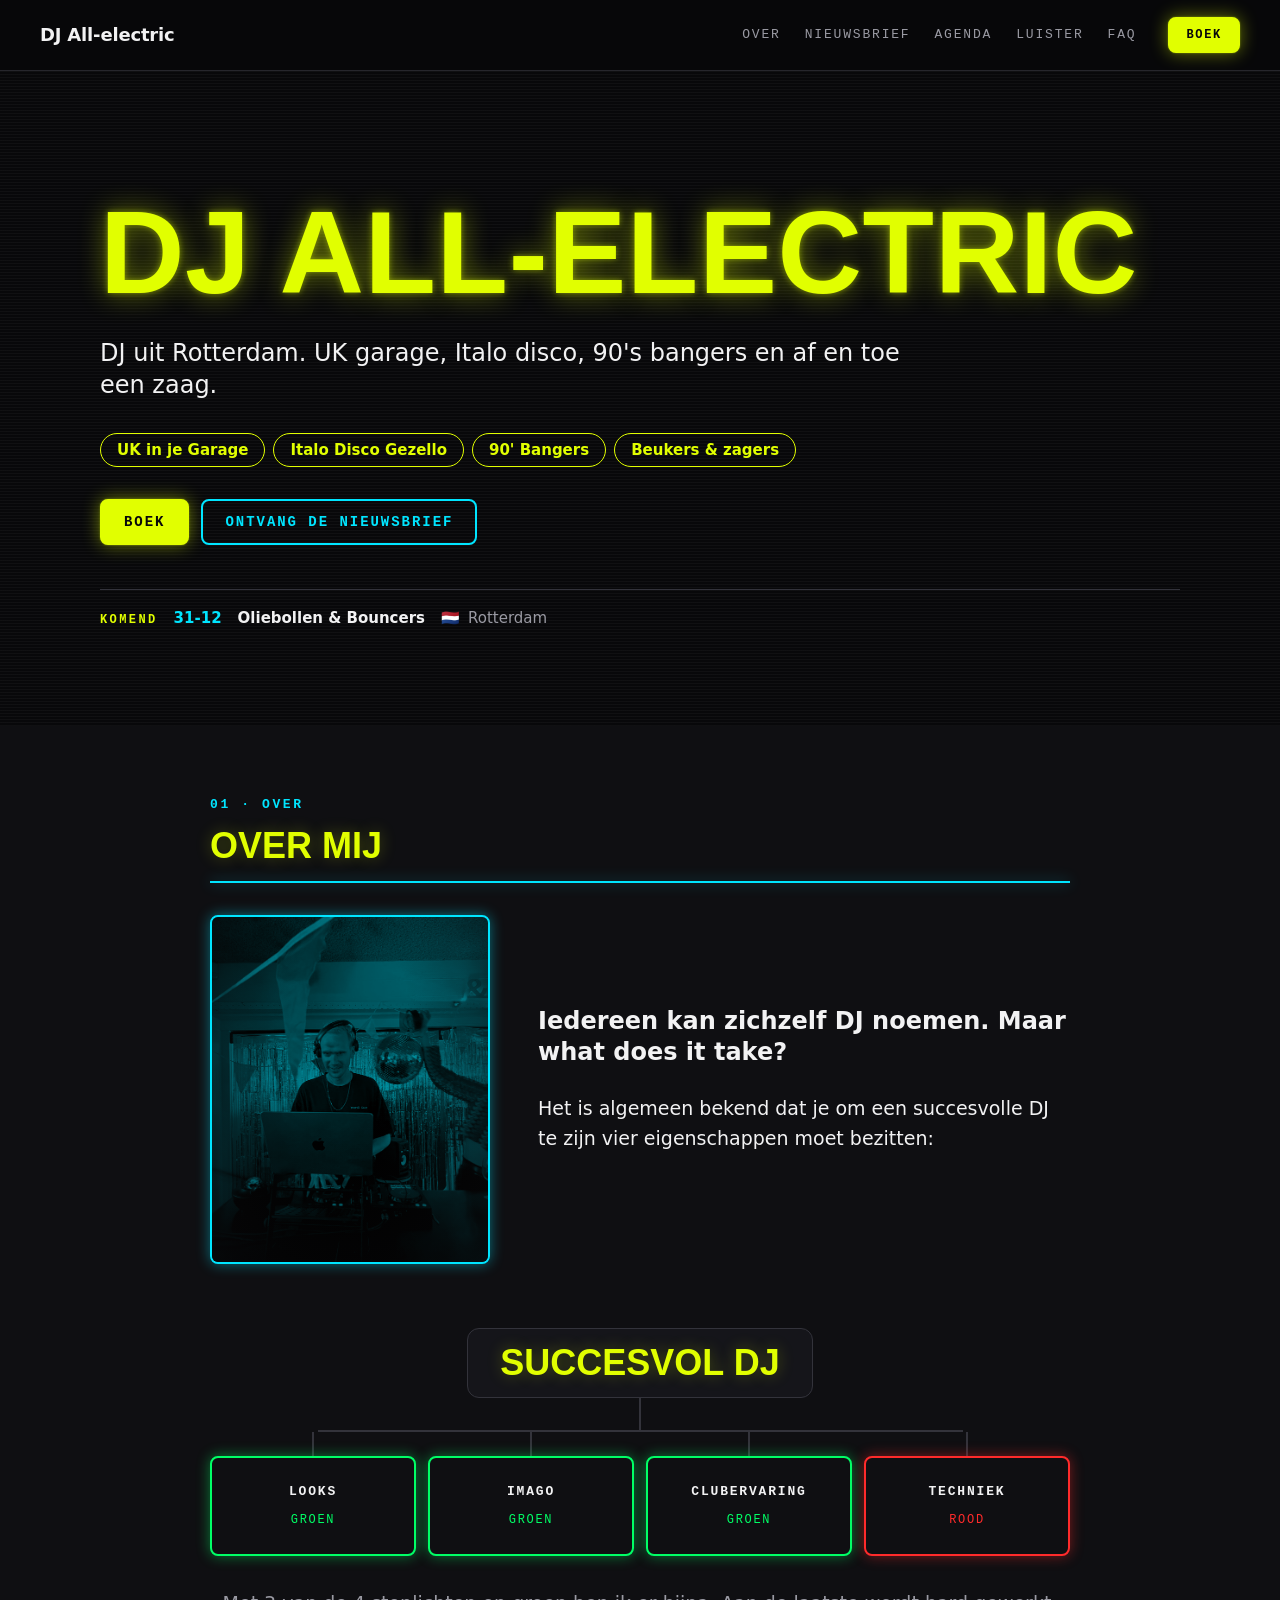
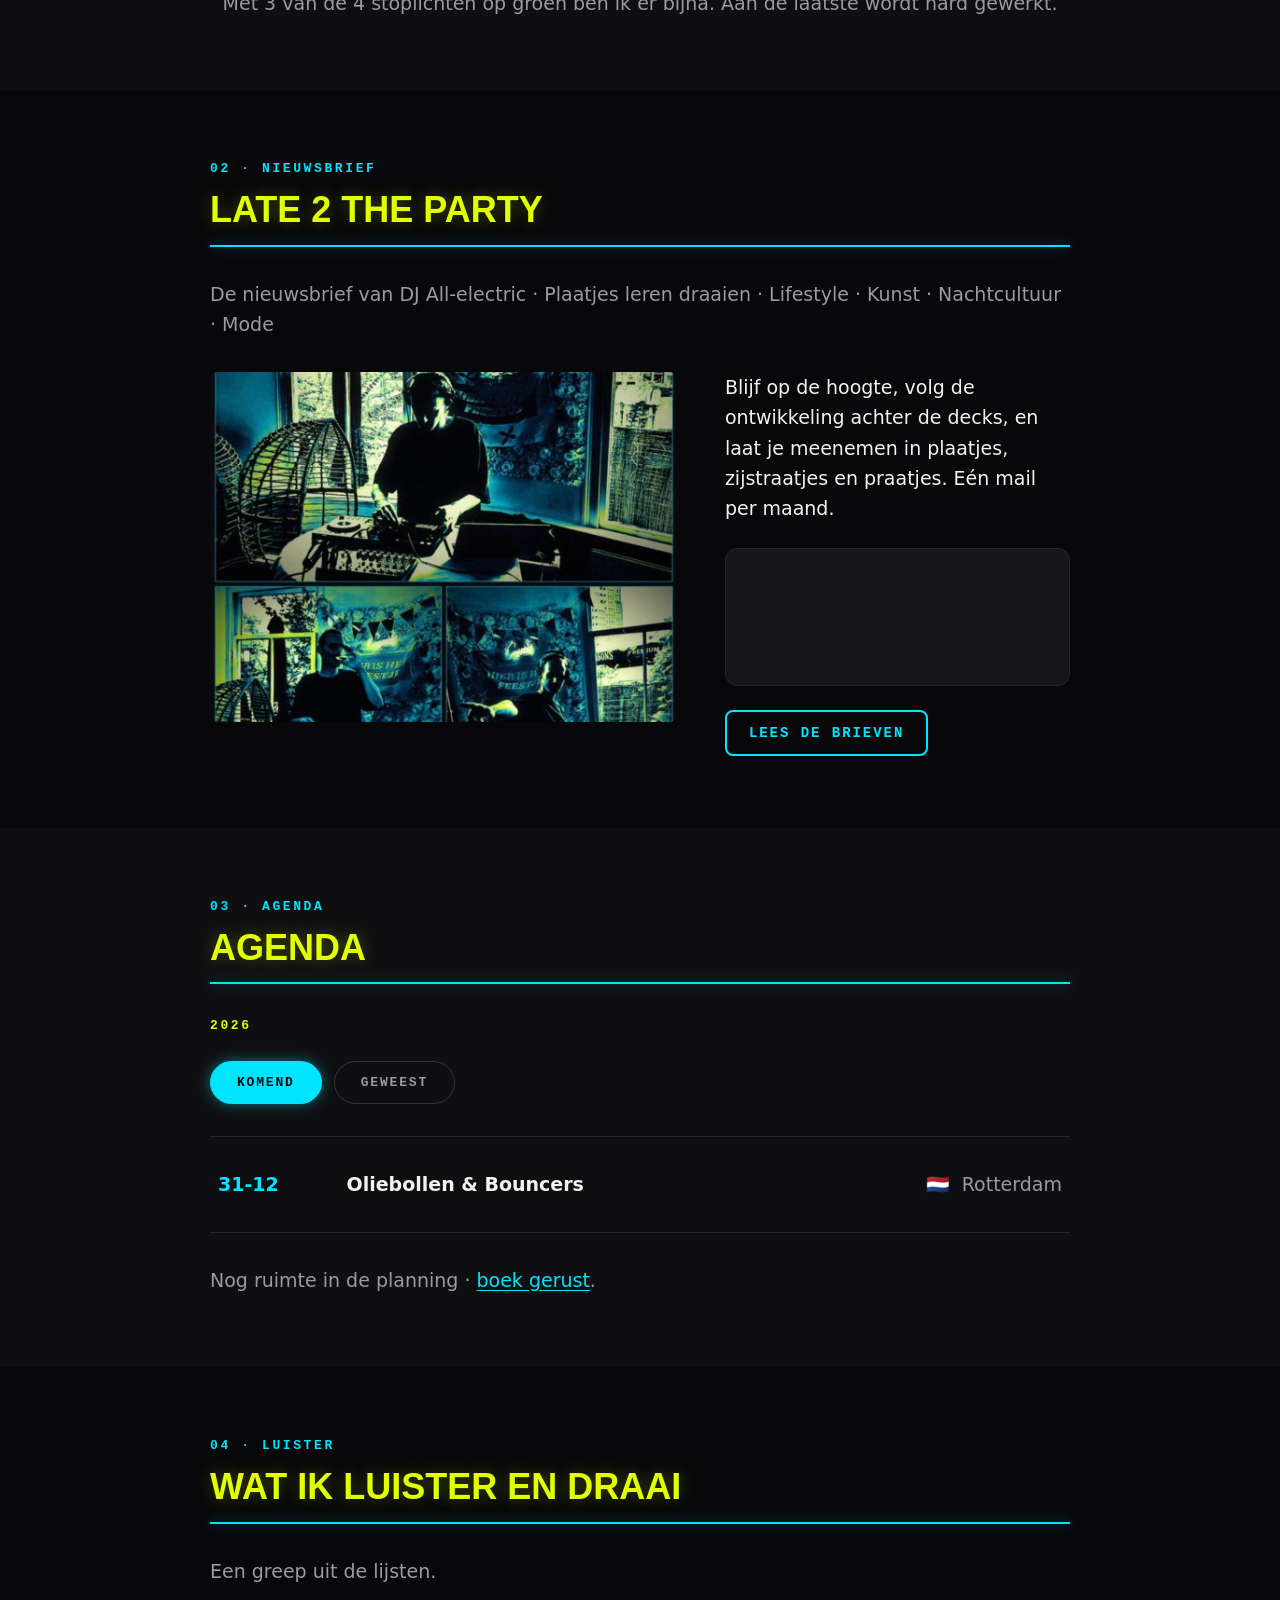
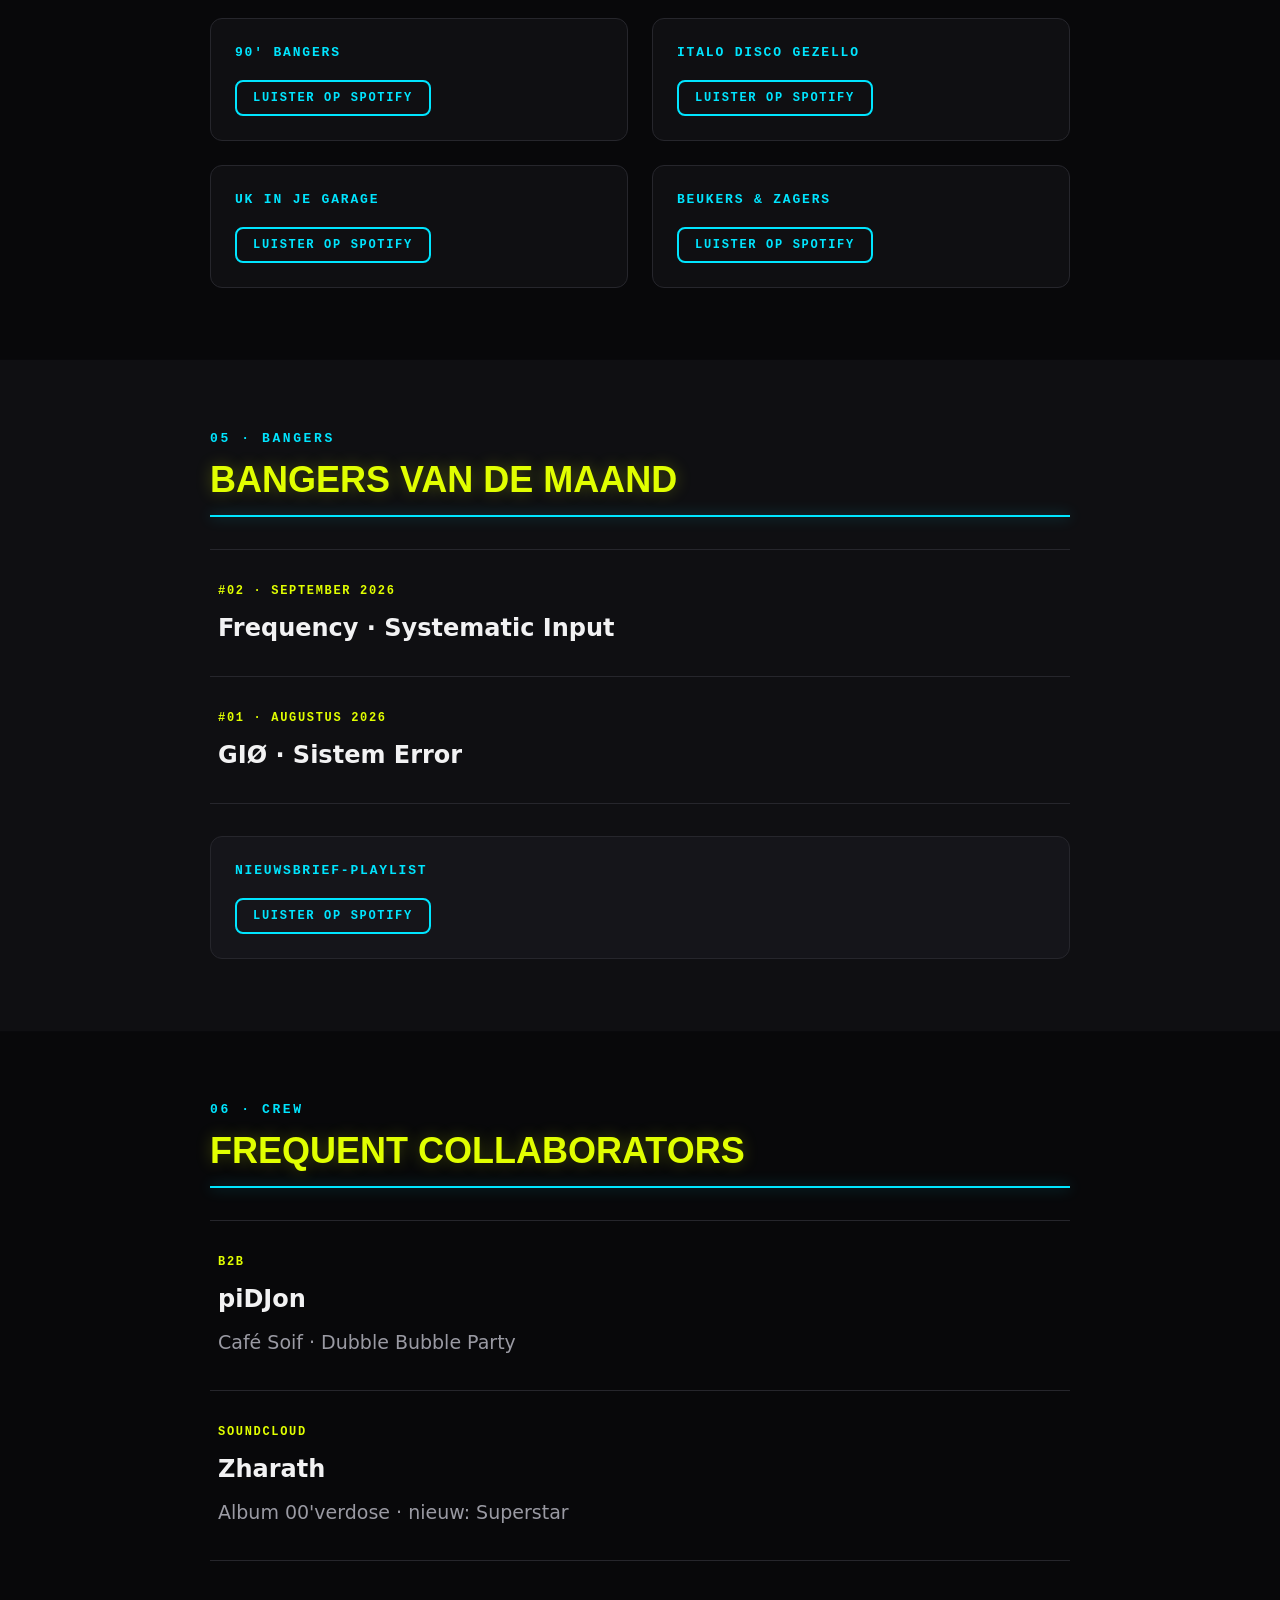
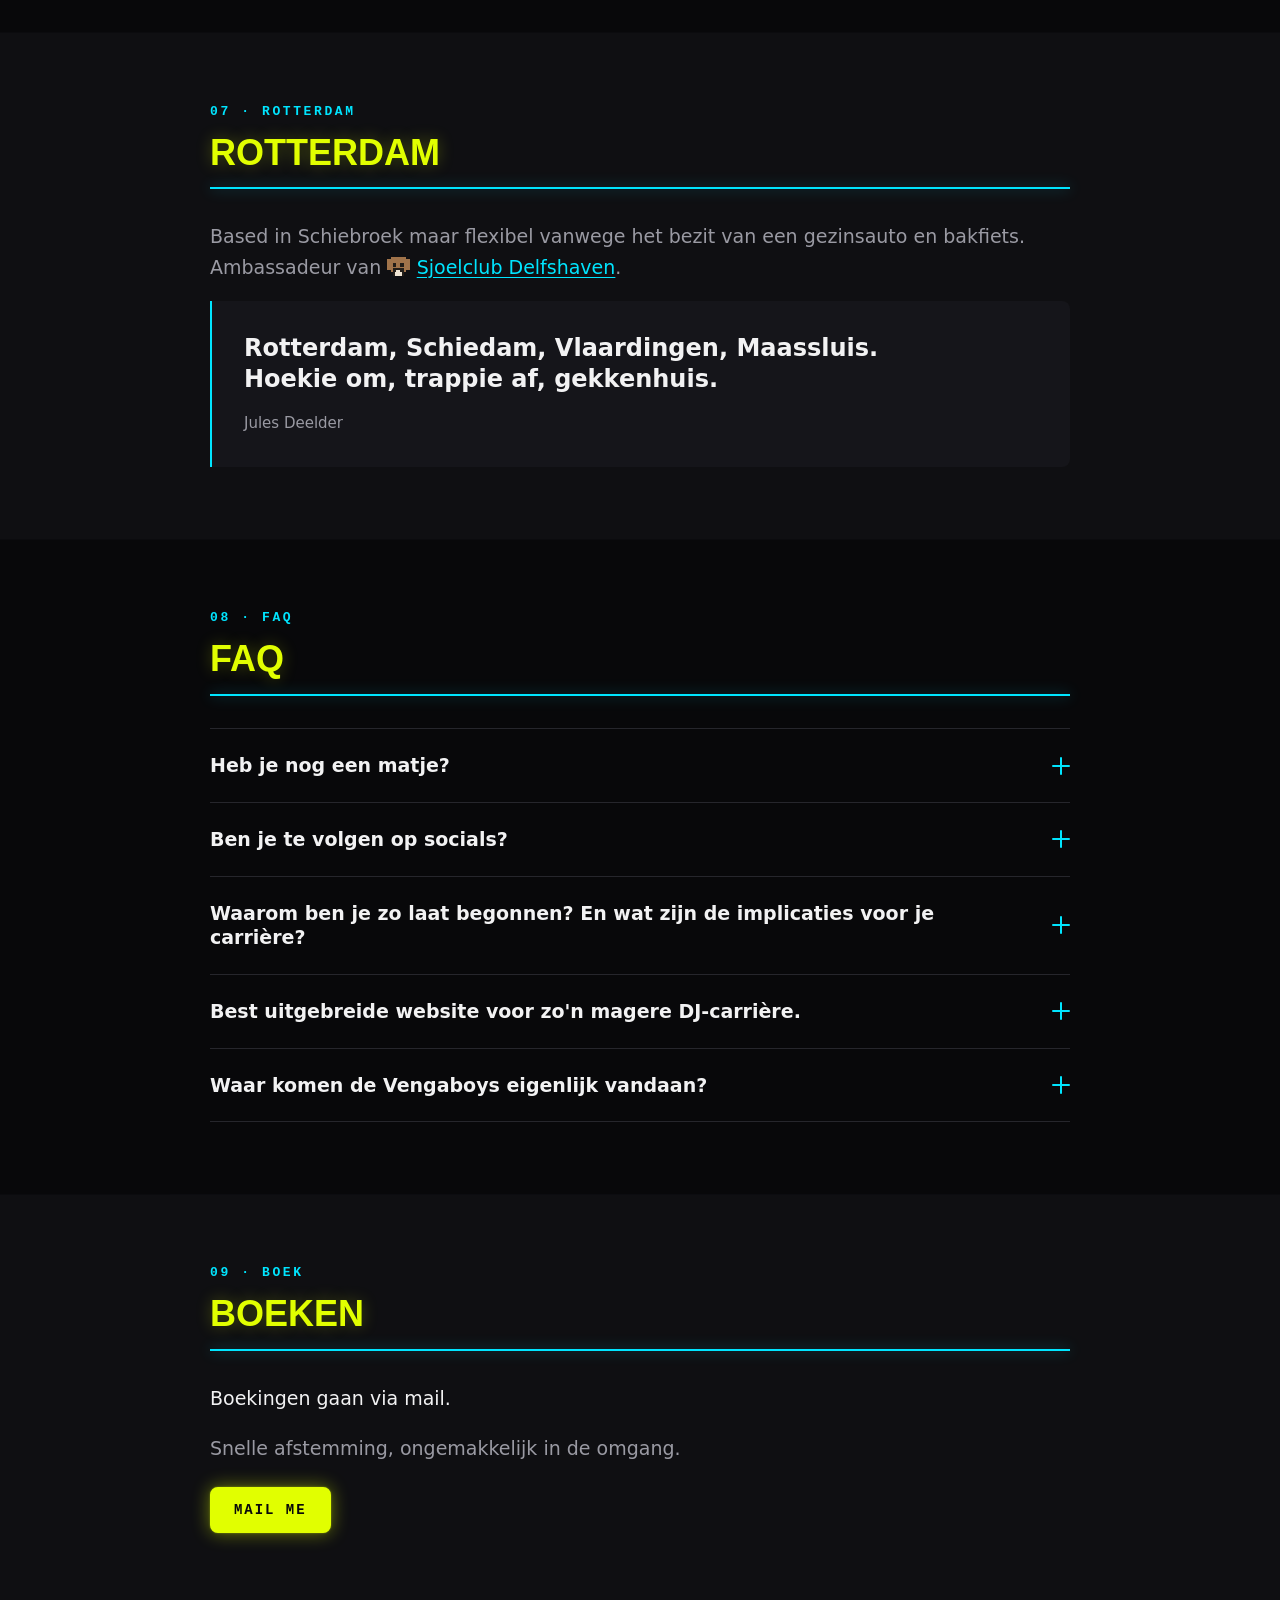
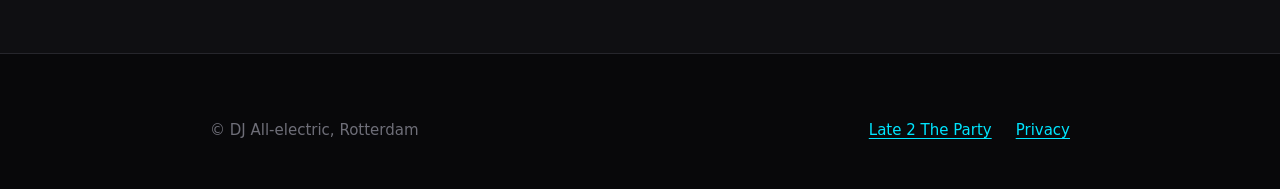
==== commit 234239ce: "Merge pull request #37 from rikvberkel-cloud/dj-all-electric-review Dj all electric review" ====
--- a/docs/all-electric.css
+++ b/docs/all-electric.css
@@ -25,7 +25,7 @@
 --line-strong:#33333b;
 --text-main:#f2f2f3;
 --text-muted:#9a9aa3;
---text-dim:#7a7a83;
+--text-dim:#6e6e78;
 /* Transparante afleidingen van de accenten, geen nieuwe kleuren */
 --neon-yellow-a10:rgba(225,255,0,.10);
 --neon-yellow-a45:rgba(225,255,0,.45);
